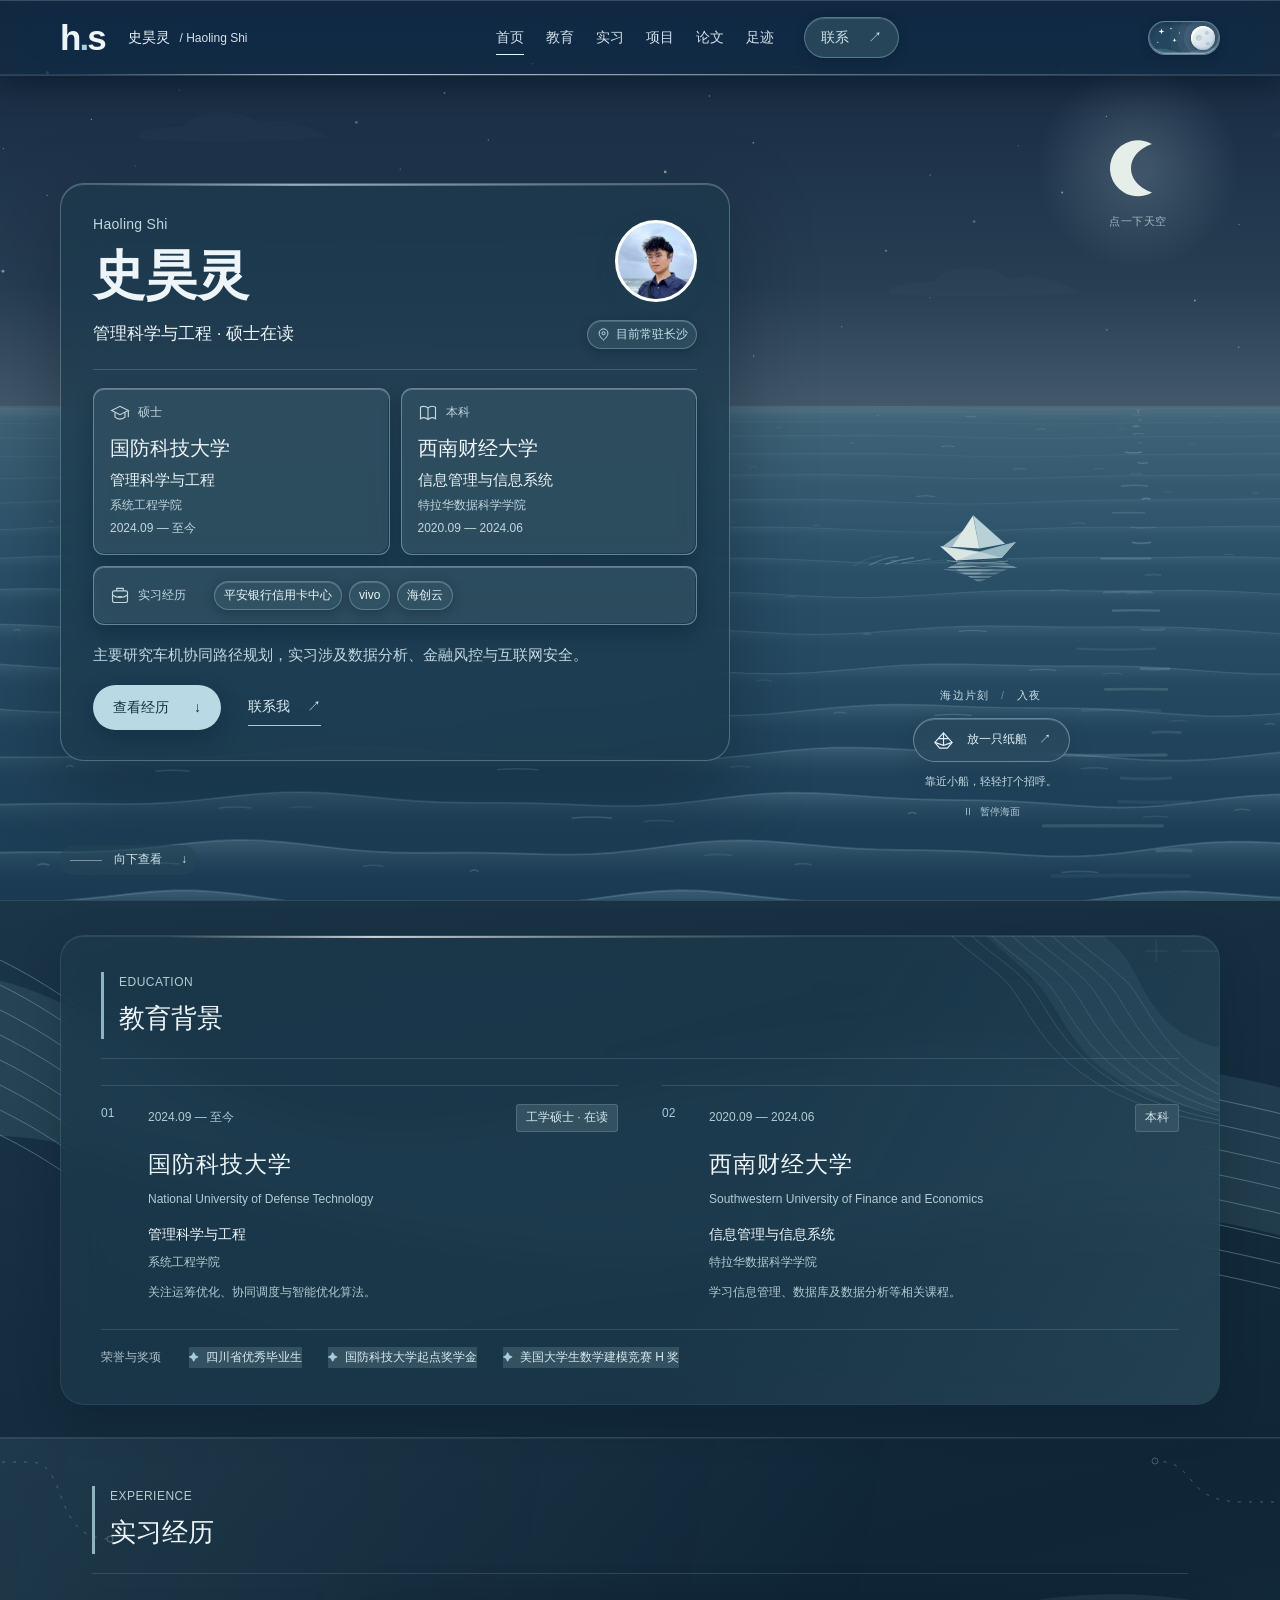
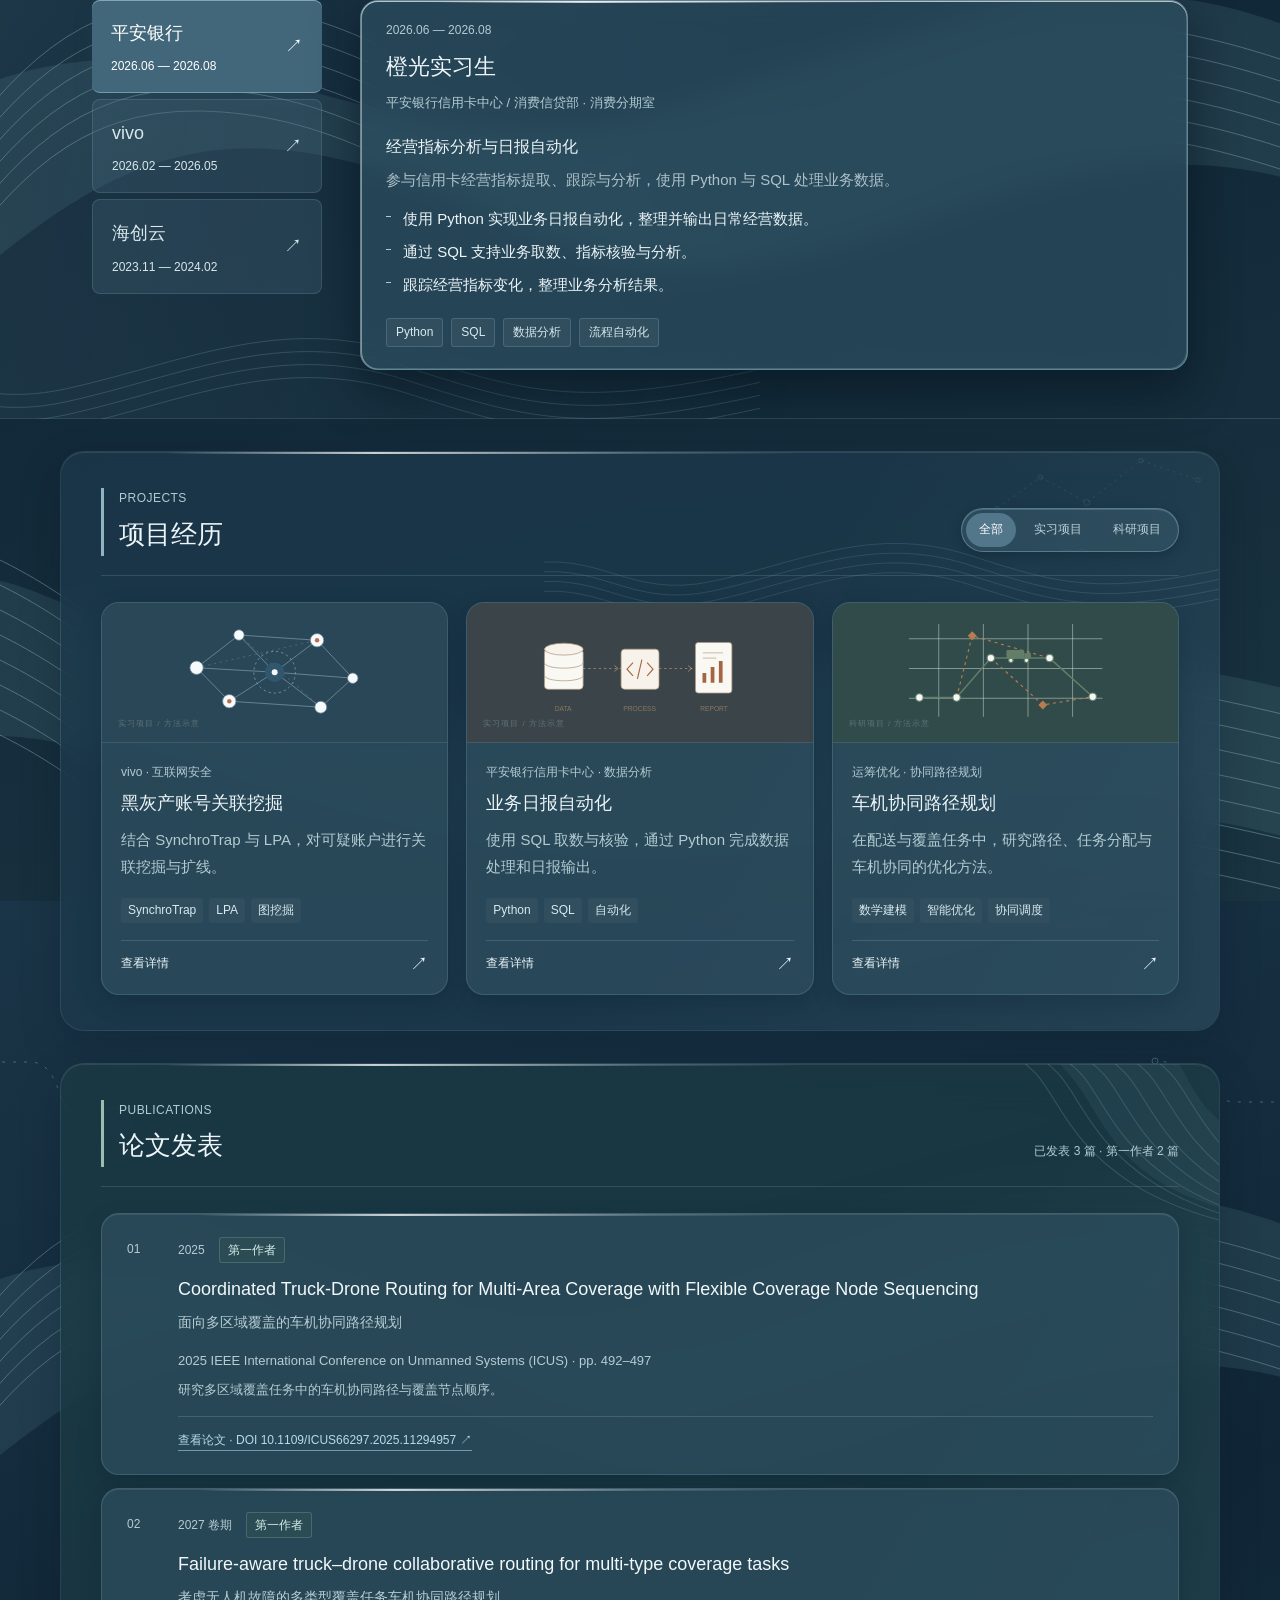
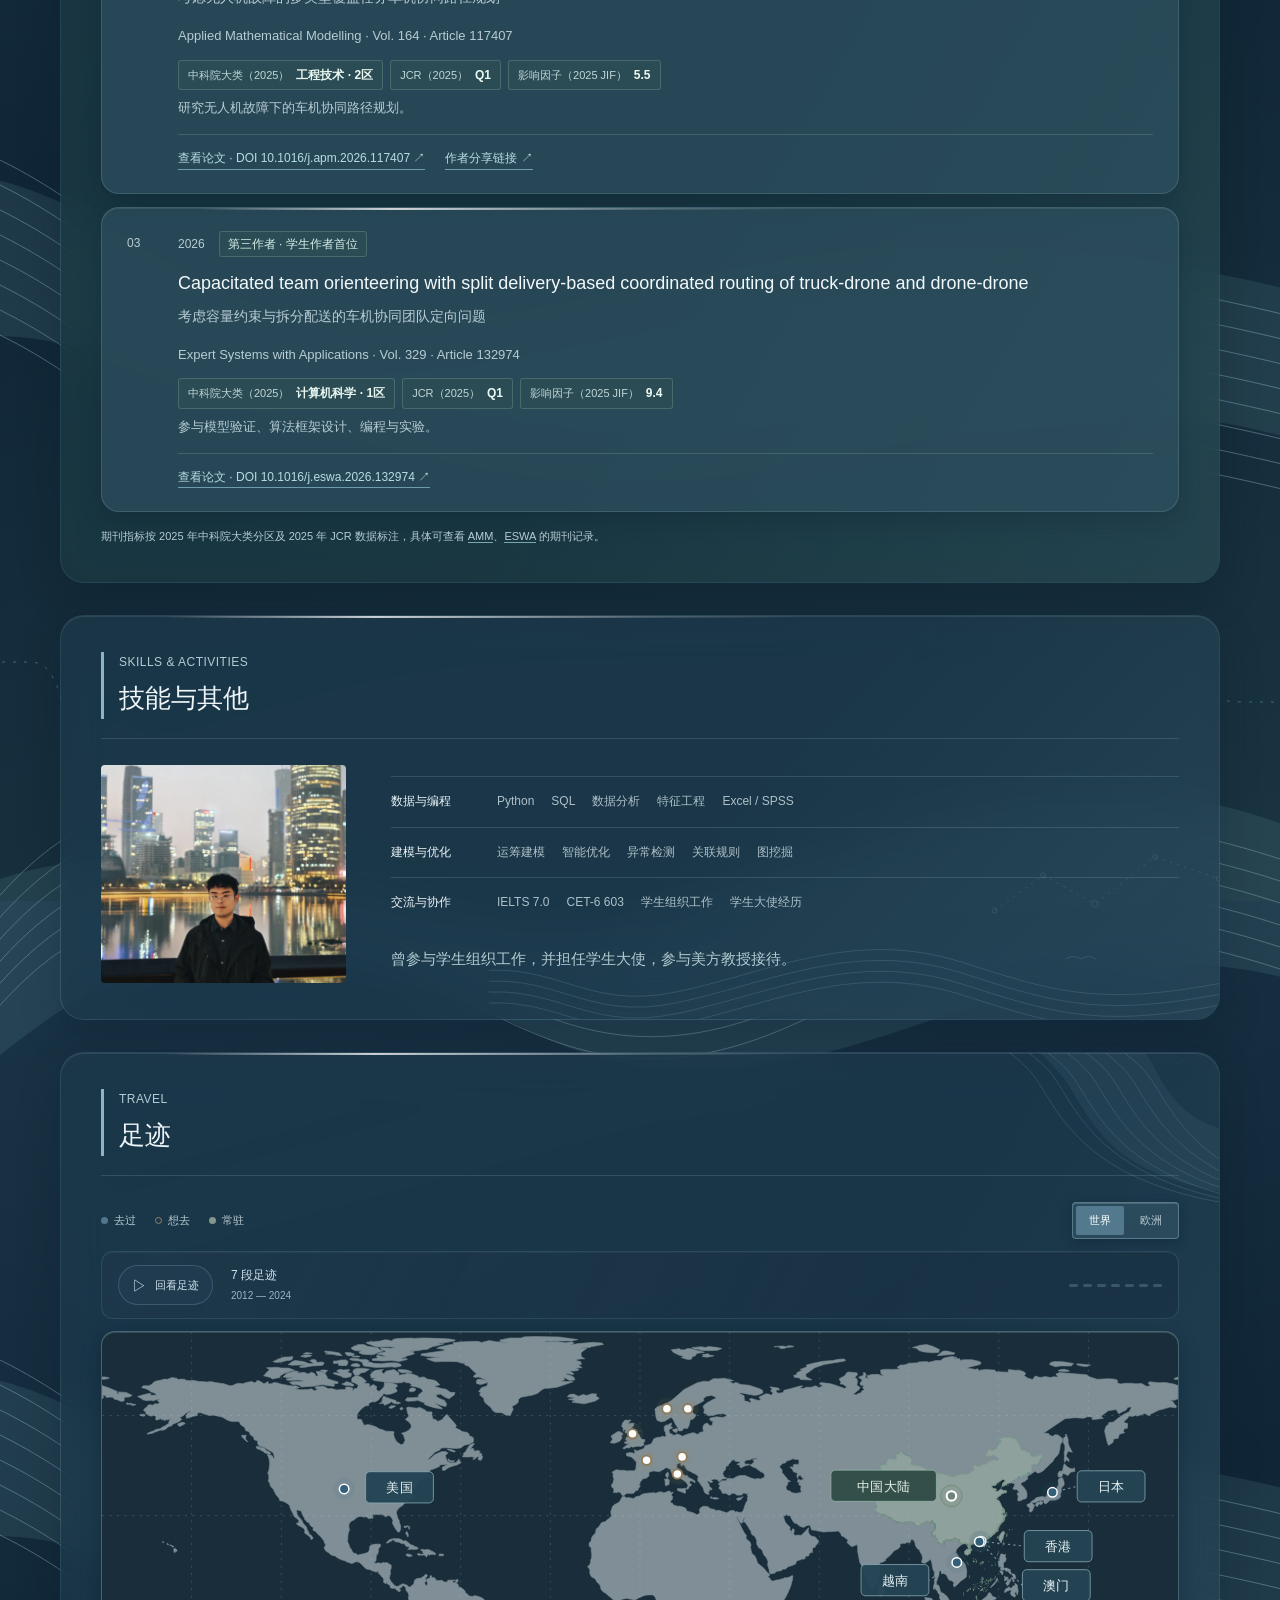
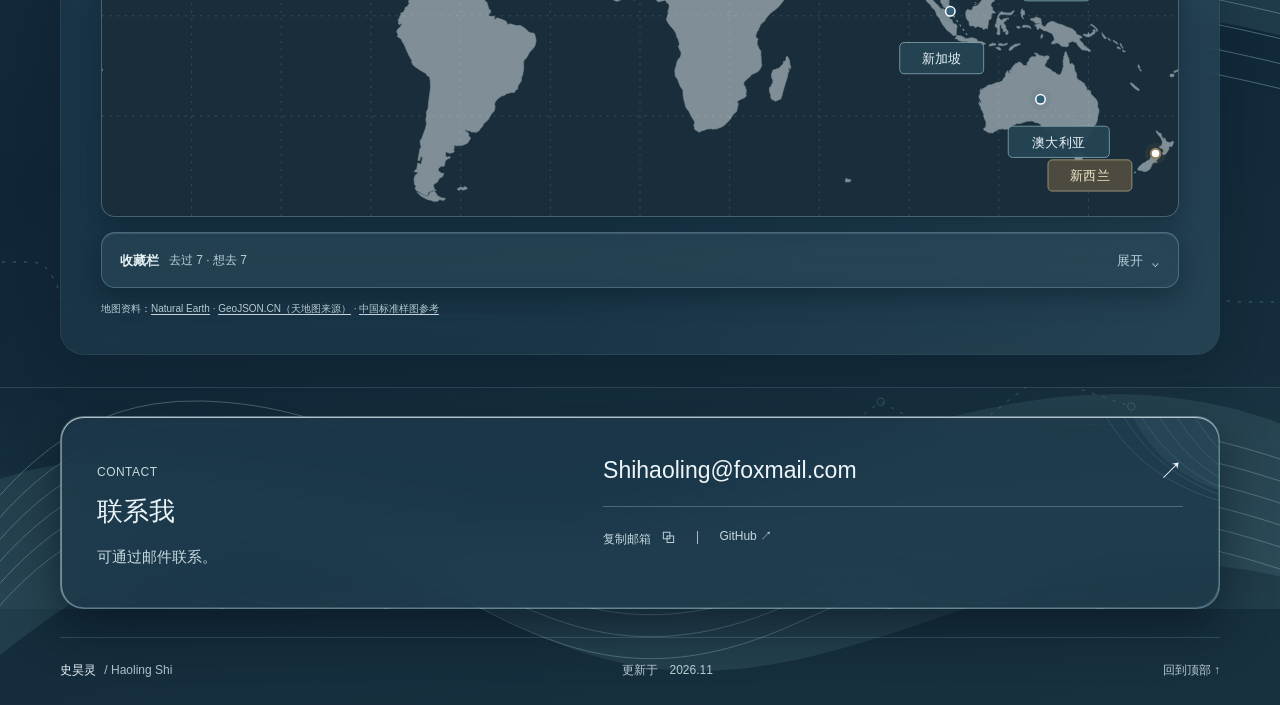
==== index.html @ b0a3d767 "Enrich sky surprises and sea motion; make day-night toggle compact" ====
<!doctype html>
<html lang="zh-CN">
<head>
  <meta charset="UTF-8">
  <meta name="viewport" content="width=device-width, initial-scale=1.0">
  <meta name="theme-color" content="#e6f0f4">
  <meta name="color-scheme" content="light dark">
  <meta name="description" content="史昊灵的个人主页。国防科技大学管理科学与工程硕士在读，展示教育、实习、项目、论文与旅行记录。">
  <title>史昊灵 Haoling Shi · 个人主页</title>
  <script>(() => { const now = new Date(); const hour = now.getHours(); let mode = hour >= 6 && hour < 18 ? 'light' : 'dark'; try { const saved = JSON.parse(localStorage.getItem('haoling-theme-override-v2') || 'null'); const zone = Intl.DateTimeFormat().resolvedOptions().timeZone || ''; if ((saved?.mode === 'light' || saved?.mode === 'dark') && saved.until > now.getTime() && saved.zone === zone) mode = saved.mode; } catch {} document.documentElement.dataset.theme = mode; })();</script>
  <link rel="icon" type="image/svg+xml" href="./assets/favicon.svg">
  <link rel="stylesheet" href="./styles/main.css">
  <link rel="stylesheet" href="./styles/ocean.css">
  <link rel="stylesheet" href="./styles/footprints.css?v=20261110">
  <link rel="stylesheet" href="./styles/refinements.css">
  <link rel="stylesheet" href="./styles/sections.css">
  <link rel="stylesheet" href="./styles/theme.css?v=20261111-switch">
  <link rel="stylesheet" href="./styles/liquid.css">
  <link rel="stylesheet" href="./styles/seaside.css?v=20261111-sky">
  <link rel="stylesheet" href="./styles/backdrops.css?v=20261111-cycle">
  <link rel="stylesheet" href="./styles/theme-switch.css?v=20261111-compact">
  <script type="module" src="./scripts/app.js?v=20261111-sky"></script>
</head>
<body>
  <div class="ocean-scene" aria-hidden="true"></div>
  <a class="skip-link" href="#main">跳到主要内容</a>
  <header class="site-header">
    <div class="nav-wrap">
      <a href="#home" class="brand" aria-label="史昊灵，返回首页"><span class="monogram">h<span>.</span>s</span><span class="brand-name">史昊灵 <span>/ Haoling Shi</span></span></a>
      <nav id="main-nav" aria-label="主要导航"><a href="#home">首页</a><a href="#education">教育</a><a href="#experience">实习</a><a href="#work">项目</a><a href="#publications">论文</a><a href="#travel">足迹</a><a class="nav-contact" href="#contact">联系 <span aria-hidden="true">↗</span></a></nav>
      <div class="header-controls">
        <button class="theme-toggle" id="theme-toggle" type="button" aria-label="夜间模式" aria-pressed="false" title="点击切换日间与夜间；默认按设备本地时间，手动选择保留至下一次昼夜交界">
          <span class="theme-track" aria-hidden="true">
            <span class="theme-clouds"><i></i><i></i></span>
            <svg class="theme-stars" viewBox="0 0 92 44" fill="currentColor"><path d="m15 9 1 3 3 1-3 1-1 3-1-3-3-1 3-1Zm18 13 .8 2.3 2.2.7-2.2.8L33 28l-.8-2.2L30 25l2.2-.7Z"/><circle cx="28" cy="9" r="1"/><circle cx="10" cy="28" r=".8"/><circle cx="40" cy="15" r=".7"/></svg>
            <svg class="theme-tide" viewBox="0 0 92 44" preserveAspectRatio="none"><path d="M0 36 Q14 29 30 35 T60 35 T92 32 V44 H0Z"/></svg>
            <span class="theme-knob"><span class="theme-sun-disc"></span><span class="theme-moon-disc"><i></i><i></i><i></i></span></span>
          </span>
        </button>
        <button class="menu-toggle" aria-expanded="false" aria-controls="main-nav" aria-label="打开导航"><span></span><span></span></button>
      </div>
    </div>
  </header>
  <main id="main">
    <section class="ocean-hero section-wrap" id="home" aria-labelledby="hero-title">
      <div class="profile-overview liquid-surface">
        <div class="identity-row"><div><p class="profile-english" id="hero-english">Haoling Shi</p><h1 id="hero-title">史昊灵</h1></div><div class="profile-avatar"><img src="./assets/portrait.webp" width="1400" height="1867" alt="史昊灵的生活照"></div></div>
        <div class="profile-meta"><p class="profile-role">管理科学与工程 · 硕士在读</p><p class="profile-location"><svg viewBox="0 0 24 24" fill="none" stroke="currentColor" stroke-width="1.6" aria-hidden="true"><path d="M19 10c0 5-7 11-7 11S5 15 5 10a7 7 0 1 1 14 0Z"/><circle cx="12" cy="10" r="2.5"/></svg><span id="hero-location">目前常驻长沙</span></p></div>
        <dl class="profile-facts" id="hero-facts"></dl>
        <p id="intro" class="profile-intro"></p>
        <div class="hero-actions"><a class="button button-primary" href="#experience">查看经历 <span aria-hidden="true">↓</span></a><a class="text-link" href="#contact">联系我 <span aria-hidden="true">↗</span></a></div>
      </div>
      <aside class="seaside" aria-label="海边小互动" hidden>
        <button class="sky-touch" type="button" aria-label="看看天空"><span class="sky-hint">点一下天空</span></button>
        <div class="seaside-dock">
          <span class="seaside-caption">海边片刻 <span aria-hidden="true">/</span> <span id="seaside-time">白天</span></span>
          <button class="launch-boat" type="button"><svg viewBox="0 0 24 24" fill="none" stroke="currentColor" stroke-width="1.2" aria-hidden="true"><path d="m3 14 9-10 9 10-5 6H8Z"/><path d="m3 14 9 3 9-3M12 4v13M7 10h10"/></svg><span>放一只纸船</span><span aria-hidden="true">↗</span></button>
          <p class="seaside-status" id="seaside-status" role="status" aria-live="polite">靠近小船，轻轻打个招呼。</p>
          <button class="sea-motion" type="button" aria-pressed="false" aria-label="暂停海面动画"><span aria-hidden="true">Ⅱ</span><span class="sea-motion-label">暂停海面</span></button>
        </div>
      </aside>
      <a href="#education" class="scroll-cue"><span class="scroll-line"></span> 向下查看 <span aria-hidden="true">↓</span></a>
    </section>
    <div class="content-surface">
      <div class="ambient-glow" aria-hidden="true"><span></span></div>
      <section class="education-section section-wrap liquid-surface" id="education" aria-labelledby="education-title">
        <div class="section-heading"><div><p class="section-kicker">EDUCATION</p><h2 id="education-title">教育背景</h2></div></div>
        <div class="education-grid" id="education-list"></div>
        <div class="honors-strip"><span class="honors-label">荣誉与奖项</span><div id="honors"></div></div>
      </section>
      <section class="experience-band" id="experience" aria-labelledby="experience-title"><div class="section-wrap">
        <div class="section-heading"><div><p class="section-kicker">EXPERIENCE</p><h2 id="experience-title">实习经历</h2></div></div>
        <div class="experience-layout"><div class="experience-tabs" role="tablist" aria-label="选择实习经历" aria-orientation="vertical" id="experience-tabs"></div><div id="experience-panels"></div></div>
      </div></section>
      <section class="work-section section-wrap liquid-surface" id="work" aria-labelledby="work-title">
        <div class="section-heading"><div><p class="section-kicker">PROJECTS</p><h2 id="work-title">项目经历</h2></div><div class="filters" role="group" aria-label="筛选项目"><button class="active" data-filter="all" aria-pressed="true">全部</button><button data-filter="industry" aria-pressed="false">实习项目</button><button data-filter="research" aria-pressed="false">科研项目</button></div></div>
        <div class="projects-grid" id="projects"></div><p class="sr-only" id="filter-status" aria-live="polite"></p>
      </section>
      <section class="publications-section section-wrap liquid-surface" id="publications" aria-labelledby="publications-title">
        <div class="section-heading"><div><p class="section-kicker">PUBLICATIONS</p><h2 id="publications-title">论文发表</h2></div><p id="publications-summary"></p></div>
        <div class="publications-list" id="papers"></div>
        <p class="publications-metric-note">期刊指标按 2025 年中科院大类分区及 2025 年 JCR 数据标注，具体可查看 <a href="https://xrxueshu.com/journal/0307-904X/applied-mathematical-modelling" target="_blank" rel="noopener noreferrer">AMM</a>、<a href="https://xrxueshu.com/journal/0957-4174/expert-systems-with-applications" target="_blank" rel="noopener noreferrer">ESWA</a> 的期刊记录。</p>
      </section>
      <section class="perspective-section section-wrap ruled liquid-surface" id="perspective" aria-labelledby="perspective-title">
        <div class="section-heading"><div><p class="section-kicker">SKILLS & ACTIVITIES</p><h2 id="perspective-title">技能与其他</h2></div></div>
        <div class="perspective-grid"><figure class="life-photo"><img src="./assets/city.webp" width="1000" height="1333" loading="lazy" alt="史昊灵在城市夜景前的生活照"></figure><div class="skills-area"><div id="skills"></div><p class="activities-note">曾参与学生组织工作，并担任学生大使，参与美方教授接待。</p></div></div>
      </section>
      <section class="travel-section section-wrap ruled liquid-surface" id="travel" aria-labelledby="travel-title">
        <div class="section-heading"><div><p class="section-kicker">TRAVEL</p><h2 id="travel-title">足迹</h2></div></div>
        <div class="travel-layout"><div id="travel-map"></div><p class="sr-only" id="travel-status" aria-live="polite"></p><details class="travel-collection"><summary><span class="travel-collection-title">收藏栏</span><span id="travel-summary" class="travel-collection-count"></span><span class="travel-collection-action" aria-hidden="true"><span class="travel-expand-label">展开</span><span class="travel-collapse-label">收起</span><span class="travel-collection-arrow">⌄</span></span></summary><aside class="travel-sidebar liquid-surface liquid-card" aria-label="访问记录"><div id="travel-detail"></div><div id="travel-list"></div></aside></details></div>
        <p class="travel-map-caption">地图资料：<a href="https://www.naturalearthdata.com/" target="_blank" rel="noopener noreferrer">Natural Earth</a> · <a href="https://geojson.cn/data/atlas/tiandi" target="_blank" rel="noopener noreferrer">GeoJSON.CN（天地图来源）</a> · <a href="https://fdi.swt.fujian.gov.cn/uploadfiles/file/20240904/1725417261979732.pdf#page=26" target="_blank" rel="noopener noreferrer">中国标准样图参考</a></p>
      </section>
      <section class="notes-section section-wrap ruled liquid-surface" id="notes" aria-labelledby="notes-title" hidden><div class="section-heading"><div><p class="section-kicker">NOTES</p><h2 id="notes-title">记录</h2></div></div><div id="notes-list"></div></section>
      <section class="contact-section" id="contact" aria-labelledby="contact-title"><div class="section-wrap contact-inner liquid-surface"><div><p class="section-kicker">CONTACT</p><h2 id="contact-title">联系我</h2><p>可通过邮件联系。</p></div><div class="contact-details"><a id="email-link" class="email-link"></a><div class="contact-options"><button id="copy-email">复制邮箱 <span aria-hidden="true">⧉</span></button><span class="contact-divider"></span><span id="github-slot" class="pending-link">GitHub · 待补充</span></div><div id="resume-slot"></div><p class="copy-status" id="copy-status" role="status" aria-live="polite"></p></div></div></section>
      <footer class="site-footer section-wrap"><a href="#home" class="footer-name">史昊灵 <span>/ Haoling Shi</span></a><span>更新于 <span id="updated"></span></span><a href="#home" class="back-top">回到顶部 ↑</a></footer>
    </div>
  </main>
  <dialog id="project-dialog" aria-labelledby="dialog-title"><div class="dialog-top"><span class="section-kicker">项目详情</span><button id="close-dialog" class="dialog-close" aria-label="关闭项目详情">×</button></div><div id="dialog-content"></div></dialog>
  <noscript><div class="noscript-note">史昊灵，国防科技大学管理科学与工程硕士在读。曾在平安银行信用卡中心、vivo、海创云实习。完整经历与地图交互需要启用 JavaScript。邮箱：Shihaoling@foxmail.com。</div></noscript>
</body>
</html>
---- styles/main.css ----
/* Layout and color tokens are centralized for future design changes. */
:root{--paper:#f7f8f7;--white:#fff;--ink:#233c50;--muted:#66747b;--accent:#b46642;--line:#dbe1e2;--tint:#eef1f1;--serif:"Songti SC","STSong","Noto Serif CJK SC",serif;--sans:"PingFang SC","Microsoft YaHei","Helvetica Neue",Arial,sans-serif;--max:1160px}
*{box-sizing:border-box}html{scroll-behavior:smooth;scroll-padding-top:100px}body{margin:0;background:var(--paper);color:var(--ink);font-family:var(--sans);font-size:15px;line-height:1.8;-webkit-font-smoothing:antialiased}body.modal-open{overflow:hidden}a{color:inherit;text-decoration:none}button{font:inherit;color:inherit;cursor:pointer}a,button{-webkit-tap-highlight-color:transparent}button{border:0}img{display:block;width:100%;object-fit:cover}figure,p,h1,h2,h3,h4{margin:0}h1,h2,h3,h4{font-weight:500}svg{display:block}button,a{touch-action:manipulation}button:focus-visible,a:focus-visible,summary:focus-visible{outline:3px solid var(--accent);outline-offset:5px}::selection{background:#d9e5e9}section{scroll-margin-top:30px}[hidden]{display:none!important}.section-wrap{width:min(var(--max),calc(100% - 96px));margin-inline:auto}.ruled{border-top:1px solid var(--line)}.sr-only{position:absolute;width:1px;height:1px;padding:0;margin:-1px;overflow:hidden;clip:rect(0,0,0,0);white-space:nowrap;border:0}.skip-link{position:fixed;top:-70px;left:20px;background:var(--ink);color:#fff;padding:10px 20px;z-index:100}.skip-link:focus{top:10px}
.site-header{height:88px;position:sticky;top:0;z-index:20;background:rgba(247,248,247,.96);border-bottom:1px solid var(--line);backdrop-filter:blur(15px)}.nav-wrap{max-width:1320px;width:calc(100% - 96px);margin:auto;height:100%;display:flex;align-items:center;justify-content:space-between;gap:24px}.brand{display:flex;align-items:center;gap:18px}.monogram{font:italic 35px Georgia,serif;letter-spacing:-4px;display:block;padding-right:5px}.monogram span{color:var(--accent)}.brand-name{font-size:14px;font-weight:500;letter-spacing:1px}.brand-name>span{font-size:11px;font-weight:400;margin-left:6px;letter-spacing:.4px;color:var(--muted)}nav{display:flex;align-items:center;gap:31px;font-size:13px}nav>a{position:relative;padding:10px 0}nav>a:not(.nav-contact):after{content:"";position:absolute;left:0;bottom:5px;width:100%;height:1px;background:var(--ink);transform:scaleX(0);transform-origin:left;transition:transform .2s}nav>a:hover:after,nav>a[aria-current="location"]:after{transform:scaleX(1)}nav .nav-contact{border:1px solid #b7c2c8;border-radius:4px;padding:7px 16px;margin-left:8px}.nav-contact span{margin-left:15px}.menu-toggle{display:none}
.hero{position:relative;display:grid;grid-template-columns:1.35fr 1fr;gap:64px;padding-top:70px;padding-bottom:92px;align-items:center;min-height:690px}.eyebrow,.section-kicker,.section-label>span{font:10px/1.8 "Helvetica Neue",Arial,sans-serif;letter-spacing:2px;font-weight:500}.eyebrow{display:flex;align-items:center;gap:10px;color:var(--muted);margin-bottom:34px}.status-dot{width:6px;height:6px;background:var(--accent);border-radius:50%}.greeting{font-size:20px;letter-spacing:1px;margin-bottom:18px}h1{font-family:var(--serif);font-size:clamp(38px,4.1vw,54px);line-height:1.5;letter-spacing:1px;font-weight:600;white-space:nowrap}.accent-word{position:relative}.accent-word svg{position:absolute;bottom:-10px;left:0;width:100%;height:16px;fill:none;stroke:var(--accent);stroke-width:2.5;opacity:.7}.hero-description{font-size:15px;color:var(--muted);line-height:2;margin-top:30px}.hero-actions{display:flex;align-items:center;gap:28px;margin-top:32px}.button{display:inline-flex;align-items:center;justify-content:center;gap:25px;border-radius:4px;padding:12px 20px;font-size:13px;transition:background .2s,transform .2s}.button-primary{background:var(--ink);color:var(--white)}.button-primary:hover{background:#35566c;transform:translateY(-2px)}.text-link{font-size:13px;border-bottom:1px solid #9aa9b3;padding:5px 0}.text-link span{margin-left:13px}.hero-topics{display:flex;align-items:center;gap:16px;font-size:11px;letter-spacing:1px;color:var(--muted);margin-top:42px}.hero-topics i{width:3px;height:3px;border-radius:50%;background:#9ba9b1}.hero-portrait{position:relative;padding:10px 0 0 12px;max-width:410px;justify-self:end;width:100%}.photo-frame{position:relative;background:#d9e3e7;border-radius:140px 6px 6px 6px;overflow:hidden;aspect-ratio:4/5;box-shadow:12px -10px 0 #e8eded}.photo-frame img{height:100%;object-position:center 62%;transform:scale(1.12)}.photo-corner{position:absolute;right:14px;bottom:12px;font:10px monospace;color:white;letter-spacing:2px;text-shadow:0 1px 4px #223847}.hero-portrait figcaption{display:flex;justify-content:space-between;align-items:center;margin-top:20px;font-size:11px;color:var(--muted)}.caption-en{font:8px Arial,sans-serif;letter-spacing:1.4px}.portrait-side{position:absolute;right:-30px;top:48px;writing-mode:vertical-rl;font:9px Arial,sans-serif;letter-spacing:2.2px;color:var(--muted)}.scroll-cue{position:absolute;left:0;bottom:28px;display:flex;align-items:center;gap:12px;font-size:10px;color:var(--muted);letter-spacing:1px}.scroll-line{height:1px;width:32px;background:#84949e}.scroll-cue>span:last-child{margin-left:7px}
.about-section{display:grid;grid-template-columns:1fr 1.55fr;gap:84px;padding-top:66px;padding-bottom:66px}.section-label>span{color:var(--muted)}h2{font:500 34px/1.5 var(--serif);letter-spacing:1px}.section-label h2{margin-top:15px;font-size:31px}.lead{font-size:17px;line-height:2.1}.secondary-copy{font-size:14px;color:var(--muted);line-height:2.1;margin-top:20px}.about-signoff{border-top:1px solid var(--line);margin-top:25px;padding-top:17px;display:flex;align-items:center;justify-content:space-between;gap:15px}.about-signoff>span:first-child{font-size:11px;letter-spacing:2px}.handwritten{font:italic 25px Georgia,serif;color:#536877}.section-heading{display:flex;align-items:flex-end;justify-content:space-between;gap:30px;margin-bottom:36px}.section-kicker{color:var(--muted);margin-bottom:12px}.section-heading>p{color:var(--muted);font-size:12px;margin-bottom:7px}.education-section{padding-block:62px 64px}.education-grid{display:grid;grid-template-columns:1fr 1fr;gap:50px}.education-item{border-top:1px solid #aab8c1;padding-top:24px;display:grid;grid-template-columns:32px 1fr;gap:15px}.edu-index{font:italic 15px Georgia,serif;color:var(--accent);padding-top:2px}.edu-meta{display:flex;justify-content:space-between;align-items:center;gap:12px;font-size:11px;color:var(--muted);margin-bottom:17px}.edu-degree{border:1px solid var(--line);padding:2px 9px;border-radius:3px;font-size:10px}.education-item h3{font-size:24px;letter-spacing:1px}.edu-en{font:10px/1.6 Arial,sans-serif;color:var(--muted);margin-top:5px;min-height:16px}.edu-major{font-size:14px;margin-top:20px}.edu-faculty{font-size:12px;color:var(--muted);margin-top:4px}.edu-note{font-size:12px;color:var(--muted);margin-top:15px}.honors-strip{display:flex;gap:28px;align-items:flex-start;border-top:1px solid var(--line);margin-top:32px;padding-top:22px;font-size:11px}.honors-label{color:var(--muted);flex-shrink:0}#honors{display:flex;gap:12px 26px;flex-wrap:wrap}#honors span:before{content:"✦";color:var(--accent);margin-right:7px;font-size:10px}
.experience-band{background:var(--tint);padding-block:62px 66px;border-block:1px solid #e2e7e7}.experience-layout{display:grid;grid-template-columns:250px 1fr;gap:48px}.experience-tabs{display:flex;flex-direction:column;gap:6px}.experience-tab{display:grid;grid-template-columns:1fr auto;background:transparent;text-align:left;border-bottom:1px solid #dbe1e1;padding:20px 19px;border-radius:3px;transition:background .2s}.experience-tab[aria-selected="true"]{background:var(--ink);color:#fff;border-color:var(--ink)}.experience-tab:hover:not([aria-selected="true"]){background:#e3e9ea}.tab-company{font-size:18px}.tab-period{font:10px/1.5 Arial,sans-serif;letter-spacing:.5px;margin-top:8px;grid-row:2}.tab-arrow{align-self:center;grid-column:2;grid-row:1/3;font-size:18px}.experience-panel{padding:9px 0;min-height:345px}.experience-panel .exp-period{font:11px Arial,sans-serif;letter-spacing:1px;color:var(--muted)}.experience-panel h3{font-size:22px;margin-top:14px}.exp-department{font-size:12px;color:var(--muted);margin-top:5px}.exp-summary{font-size:16px;font-weight:500;margin-top:24px}.exp-description{font-size:13px;color:var(--muted);margin-top:8px;max-width:670px}.exp-points{padding:0;list-style:none;display:grid;gap:6px;font-size:13px;margin:17px 0}.exp-points li{position:relative;padding-left:17px}.exp-points li:before{content:"";position:absolute;left:0;top:11px;width:5px;height:1px;background:var(--accent)}.tag-list{display:flex;gap:8px;flex-wrap:wrap;margin-top:20px}.tag{display:inline-block;font:10px/1.6 var(--sans);padding:4px 9px;border:1px solid #ced8db;border-radius:3px;color:#526b7a}
.work-section{padding-block:72px 66px}.filters{display:flex;gap:5px;flex-wrap:wrap;padding:4px;border:1px solid var(--line);border-radius:4px;margin-bottom:4px}.filters button{font-size:11px;padding:6px 13px;border-radius:3px;background:transparent;color:var(--muted)}.filters button.active{background:var(--ink);color:#fff}.filters button:hover:not(.active){background:#e7eded}.projects-grid{display:grid;grid-template-columns:repeat(3,1fr);gap:24px}.project-card{border:1px solid var(--line);border-radius:5px;overflow:hidden;background:var(--white);display:flex;flex-direction:column;transition:transform .25s,box-shadow .25s}.project-card:hover{transform:translateY(-5px);box-shadow:0 10px 30px #233c500b}.project-art{position:relative;height:195px;overflow:hidden;background:#e8eff1;border-bottom:1px solid #dce4e7;padding:16px 20px}.project-art>svg{width:100%;height:100%}.project-art.pipeline{background:#f3eee6}.project-art.routing{background:#eaf0e9}.art-label{position:absolute;bottom:10px;left:16px;font-size:8px;letter-spacing:1px;color:#5e7179}.project-body{padding:24px 23px;display:flex;flex:1;flex-direction:column}.project-context{font-size:10px;color:var(--muted);letter-spacing:.3px}.project-body h3{font-size:18px;line-height:1.6;margin-top:10px}.project-summary{font-size:12px;line-height:1.9;color:var(--muted);margin-top:12px;flex:1}.project-body .tag-list{gap:6px;margin-top:18px}.project-body .tag{font-size:9px;padding:3px 7px;background:#f8faf9;border:0}.project-open{display:flex;justify-content:space-between;align-items:center;width:100%;margin-top:23px;padding:12px 0 0;border-top:1px solid var(--line);background:none;font-size:11px;text-align:left}.project-open>span:last-child{font-size:18px;line-height:1}.project-open:hover{color:var(--accent)}.research-heading{display:flex;justify-content:space-between;align-items:center;gap:20px;margin-top:54px;margin-bottom:20px}.research-heading h3{font-size:18px}.research-heading h3 span{font:9px Arial,sans-serif;letter-spacing:1px;margin-left:10px;color:var(--muted)}.research-heading>p{font-size:11px;color:var(--muted)}.paper-item{border-top:1px solid var(--line)}.paper-item:last-child{border-bottom:1px solid var(--line)}.paper-item summary{list-style:none;cursor:pointer;display:grid;grid-template-columns:30px 1fr 78px 18px;gap:15px;align-items:center;padding:22px 0}.paper-item summary::-webkit-details-marker{display:none}.paper-index{font:12px Georgia,serif;color:var(--muted)}.paper-title{font-size:14px;line-height:1.7}.paper-venue{font:10px/1.7 Arial,sans-serif;color:var(--muted);display:block;margin-top:3px}.paper-status{font-size:10px;padding:3px 8px;border:1px solid var(--line);border-radius:3px;justify-self:end;white-space:nowrap}.paper-plus{font-size:20px;color:var(--muted);text-align:center}.paper-item[open] .paper-plus{transform:rotate(45deg)}.paper-detail{padding:0 110px 24px 45px;font-size:12px;color:var(--muted)}.paper-english{color:var(--ink);font:14px/1.7 Georgia,serif;margin-bottom:10px}.paper-link{font-size:11px;display:block;margin-top:12px}.paper-footnote{font-size:10px;line-height:1.8;color:var(--muted);margin-top:15px}
.perspective-section{padding-block:63px 73px}.perspective-grid{display:grid;grid-template-columns:340px 1fr;gap:70px;align-items:center}.life-photo{position:relative}.life-photo img{height:350px;border-radius:4px;object-position:center 69%}.life-photo figcaption{font-size:10px;display:flex;justify-content:space-between;color:var(--muted);padding-top:14px}.life-photo figcaption span{font-size:8px;letter-spacing:1px}.perspective-intro{font:24px/1.7 var(--serif)}.skills-area .secondary-copy{font-size:13px;margin-top:14px}.skill-row{display:grid;grid-template-columns:90px 1fr;gap:16px;border-top:1px solid var(--line);padding:17px 0}.skill-row:first-child{margin-top:26px}.skill-row h3{font-size:12px}.skill-items{display:flex;gap:8px 17px;flex-wrap:wrap;font-size:11px;color:var(--muted)}.notes-section{padding-block:50px}.note-card{border-top:1px solid var(--line);padding:20px 0}.note-card time{font-size:11px;color:var(--muted)}.note-card h3{font-size:18px}.note-card p{font-size:13px;color:var(--muted)}
.contact-section{background:var(--ink);color:#fff}.contact-inner{display:grid;grid-template-columns:1.2fr 1fr;gap:60px;align-items:center;padding-block:60px 58px}.contact-section .section-kicker{color:#b6c7d0}.contact-section h2{font-size:35px;line-height:1.65}.contact-section p:not(.section-kicker):not(.copy-status){font-size:12px;color:#c3d0d8;margin-top:20px}.contact-details{padding-top:28px}.email-link{font:clamp(19px,2.1vw,27px)/1.8 Georgia,serif;border-bottom:1px solid #61778a;padding-bottom:13px;display:flex;justify-content:space-between;align-items:center;gap:14px;overflow-wrap:anywhere}.email-link span{font-size:24px;font-family:var(--sans)}.contact-options{display:flex;align-items:center;gap:21px;margin-top:21px;font-size:11px}.contact-options button{background:transparent;color:#d3dfe7;font-size:11px;padding:5px 0}.contact-options button:hover,.contact-options a:hover{color:#fff}.contact-options button>span{margin-left:7px;font-size:15px}.contact-divider{height:13px;width:1px;background:#6a7f8e}.pending-link{color:#c3d0d8}.copy-status{height:22px;font-size:11px;color:#e6c3a8;margin-top:10px}.resume-link{display:inline-block;font-size:11px;margin-top:15px;border-bottom:1px solid #61778a}.site-footer{display:flex;justify-content:space-between;align-items:center;gap:25px;min-height:88px;font-size:10px;color:var(--muted)}.footer-name{color:var(--ink);font-size:12px}.footer-name span{margin-left:5px;font-size:10px;color:var(--muted)}#updated{margin-left:8px}.back-top{white-space:nowrap}
dialog{width:min(680px,calc(100% - 36px));max-height:85dvh;background:var(--paper);color:var(--ink);border:1px solid var(--line);border-radius:8px;padding:32px 38px;box-shadow:0 20px 100px #0b233533}dialog::backdrop{background:#132c40a8;backdrop-filter:blur(5px)}.dialog-top{display:flex;justify-content:space-between;align-items:center;gap:20px}.dialog-top .section-kicker{margin:0}.dialog-close{background:#e8edef;border-radius:50%;width:36px;height:36px;font:25px Arial,sans-serif;flex-shrink:0}.dialog-context{font-size:12px;color:var(--muted);margin-top:22px}#dialog-title{font:28px/1.6 var(--serif);margin-top:8px}.dialog-block{margin-top:23px}.dialog-block h3{font-size:12px;color:var(--accent);margin-bottom:7px}.dialog-block p{font-size:14px;line-height:1.95}.dialog-footnote{border-top:1px solid var(--line);padding-top:14px;margin-top:25px;font-size:11px;color:var(--muted)}.noscript-note{padding:25px;border:1px solid var(--line)}
@media(min-width:1500px){.hero{gap:85px;padding-block:90px 100px;min-height:750px}.hero-portrait{max-width:430px}}
@media(max-width:1100px){.section-wrap{width:calc(100% - 64px)}.nav-wrap{width:calc(100% - 64px)}nav{gap:20px}.brand-name>span{display:none}.hero{gap:40px;padding-top:50px;min-height:620px}h1{font-size:clamp(32px,4.2vw,46px);letter-spacing:0}.hero-portrait{max-width:350px}.portrait-side{right:-22px;font-size:8px}.about-section{gap:45px}.experience-layout{grid-template-columns:210px 1fr;gap:35px}.projects-grid{gap:16px}.project-body{padding:20px 18px}.project-body h3{font-size:16px}.perspective-grid{grid-template-columns:300px 1fr;gap:40px}.hero-topics{margin-top:30px}.hero-description{font-size:14px}.hero-actions{gap:20px}.contact-inner{gap:30px}.contact-section h2{font-size:30px}}
@media(max-width:800px){.site-header{height:72px}.brand-name>span{display:inline}.nav-wrap{width:calc(100% - 40px)}.menu-toggle{display:flex;flex-direction:column;justify-content:center;gap:6px;width:44px;height:44px;background:transparent;padding:10px}.menu-toggle span{display:block;width:23px;height:1px;background:var(--ink);transition:transform .2s}.menu-toggle[aria-expanded="true"] span:first-child{transform:translateY(3.5px) rotate(45deg)}.menu-toggle[aria-expanded="true"] span:last-child{transform:translateY(-3.5px) rotate(-45deg)}nav{display:none;position:absolute;left:0;top:71px;width:100%;background:var(--paper);padding:18px 24px 25px;box-shadow:0 10px 15px #233c500d;border-bottom:1px solid var(--line);flex-direction:column;align-items:stretch;gap:4px}nav.open{display:flex}nav>a{padding:11px 5px}nav .nav-contact{margin:8px 0 0;align-self:flex-start}.section-wrap{width:calc(100% - 48px)}.hero{gap:30px;min-height:570px;padding-block:45px 75px;grid-template-columns:1.3fr 1fr}.eyebrow{font-size:8px;letter-spacing:1.3px;margin-bottom:25px}.greeting{font-size:17px}h1{font-size:30px}.hero-description{font-size:12px;margin-top:26px}.hero-actions{gap:15px;margin-top:25px}.hero-actions .button{padding:10px 13px;gap:12px;font-size:11px}.hero-actions .text-link{font-size:11px}.hero-topics{font-size:9px;gap:10px}.photo-frame{border-top-left-radius:90px}.hero-portrait figcaption{font-size:9px;margin-top:14px}.caption-en{display:none}.portrait-side{right:-18px;font-size:7px}.about-section{gap:25px;padding-block:45px;grid-template-columns:1fr 1.5fr}.section-label h2{font-size:25px}.lead{font-size:15px}.secondary-copy{font-size:13px}h2{font-size:29px}.section-heading{gap:20px}.education-grid{gap:26px}.edu-meta{flex-direction:column;align-items:flex-start;gap:9px}.edu-en{min-height:32px}.education-item h3{font-size:21px}.education-item{grid-template-columns:22px 1fr;gap:8px}.education-section{padding-block:45px}.honors-strip{gap:18px;font-size:10px}#honors{gap:9px 18px}.experience-band{padding-block:45px}.experience-layout{grid-template-columns:175px 1fr;gap:26px}.experience-tab{padding:17px 14px}.tab-company{font-size:16px}.tab-period{font-size:9px}.experience-panel h3{font-size:19px}.exp-summary{font-size:15px}.exp-points,.exp-description{font-size:12px}.work-section{padding-block:48px}.projects-grid{gap:12px}.project-art{height:150px;padding:10px}.project-body{padding:18px 13px}.project-context{font-size:9px}.project-body h3{font-size:15px}.project-body .tag-list{gap:4px}.project-body .tag{font-size:8px;padding:2px 5px}.project-summary{font-size:11px}.research-heading{align-items:flex-start}.research-heading>p{max-width:180px}.perspective-section{padding-block:48px}.perspective-grid{grid-template-columns:250px 1fr;gap:28px}.perspective-intro{font-size:20px}.skill-row{grid-template-columns:1fr;gap:5px;padding-block:12px}.skills-area .secondary-copy{font-size:12px}.life-photo img{height:360px}.contact-inner{grid-template-columns:1.05fr 1fr;gap:24px;padding-block:45px}.contact-section h2{font-size:26px}.contact-section p:not(.section-kicker):not(.copy-status){font-size:11px}.email-link{font-size:18px}.contact-options{gap:14px}.site-footer{gap:10px}.site-footer>span{font-size:9px}}
@media(max-width:600px){html{scroll-padding-top:86px}.brand{gap:13px}.brand-name{font-size:12px}.brand-name>span{font-size:9px}.monogram{font-size:32px}.section-wrap{width:calc(100% - 40px)}.hero{display:flex;flex-direction:column;align-items:stretch;gap:37px;padding-top:39px;padding-bottom:68px;min-height:auto}.hero-copy{padding:0 4px}.eyebrow{font-size:8px;margin-bottom:22px;letter-spacing:1.4px}.greeting{font-size:17px;margin-bottom:12px}h1{font-size:clamp(29px,7.8vw,42px);line-height:1.55}.hero-description{font-size:13px;margin-top:25px}.hero-actions{margin-top:25px;gap:26px}.hero-actions .button{font-size:12px;padding:12px 17px;gap:20px}.hero-actions .text-link{font-size:12px}.hero-topics{margin-top:26px;font-size:10px;gap:14px}.hero-portrait{max-width:none;padding:8px 14px 0 0;align-self:stretch;width:100%}.photo-frame{height:330px;aspect-ratio:auto;border-radius:90px 4px 4px 4px;box-shadow:8px -8px 0 #e8eded}.photo-frame img{object-position:50% 56%;transform:scale(1.02)}.hero-portrait figcaption{font-size:10px;margin-top:14px}.caption-en{display:inline;font-size:7px}.portrait-side{right:-2px;top:27px;font-size:7px;letter-spacing:1.5px}.scroll-cue{bottom:23px;font-size:9px}.about-section{display:block;padding-block:40px}.section-label h2{font-size:28px;margin-top:12px}.section-label h2 br{display:none}.about-body{margin-top:23px}.lead{font-size:15px;line-height:2.05}.secondary-copy{font-size:13px}.about-signoff{margin-top:21px;padding-top:13px}.about-signoff>span:first-child{font-size:10px}.handwritten{font-size:23px}.section-heading{display:block;margin-bottom:26px}.section-heading>p{font-size:11px;margin-top:12px}.section-kicker,.section-label>span{font-size:9px;letter-spacing:1.8px;margin-bottom:10px}h2{font-size:29px}.education-grid{grid-template-columns:1fr;gap:29px}.education-item{grid-template-columns:26px 1fr;gap:10px;padding-top:21px}.edu-meta{flex-direction:row;align-items:center;margin-bottom:13px}.edu-en{min-height:auto;font-size:9px}.edu-major{margin-top:16px}.education-item h3{font-size:23px}.honors-strip{flex-direction:column;gap:10px;margin-top:26px;padding-top:17px}#honors{gap:9px 15px}.experience-layout{display:block}.experience-tabs{flex-direction:row;gap:6px;margin-bottom:22px}.experience-tab{display:block;flex:1;border:1px solid #d6dfe0;text-align:center;padding:12px 5px}.tab-company{font-size:14px}.tab-period{display:block;font-size:8px;margin-top:4px;letter-spacing:0}.tab-arrow{display:none}.experience-panel{min-height:390px;padding:7px 1px}.experience-panel h3{font-size:20px}.exp-summary{font-size:15px;margin-top:21px}.exp-description,.exp-points{font-size:13px}.exp-points{gap:8px}.tag-list{margin-top:18px}.filters{width:max-content;margin-top:20px}.filters button{font-size:11px;padding:6px 15px}.projects-grid{grid-template-columns:1fr;gap:20px}.project-art{height:190px;padding:15px 30px}.project-body{padding:23px}.project-body h3{font-size:20px}.project-context{font-size:10px}.project-summary{font-size:13px}.project-body .tag{font-size:10px;padding:3px 8px}.project-body .tag-list{gap:7px}.project-open{margin-top:20px;font-size:12px}.research-heading{display:block;margin-top:40px}.research-heading>p{max-width:none;font-size:10px;margin-top:8px}.paper-item summary{grid-template-columns:19px 1fr 66px 12px;gap:8px;padding:20px 0}.paper-title{font-size:13px}.paper-venue{font-size:9px}.paper-status{font-size:9px;padding:2px 5px}.paper-index{font-size:11px}.paper-detail{padding:0 20px 21px 27px;font-size:12px}.paper-english{font-size:13px;overflow-wrap:anywhere}.paper-footnote{font-size:10px}.perspective-grid{display:flex;flex-direction:column-reverse;gap:30px;align-items:stretch}.skills-area .secondary-copy{font-size:13px}.perspective-intro{font-size:22px}.skill-row{grid-template-columns:82px 1fr;gap:10px;padding-block:17px}.skill-row:first-child{margin-top:23px}.skill-items{gap:7px 13px}.life-photo img{height:310px;object-position:center 66%}.contact-inner{display:block;padding-block:42px 32px}.contact-section h2{font-size:30px}.contact-section p:not(.section-kicker):not(.copy-status){font-size:12px;max-width:280px}.contact-details{padding-top:30px}.email-link{font-size:24px}.contact-options{gap:20px}.site-footer{min-height:110px;flex-wrap:wrap;gap:12px;padding-block:23px}.site-footer>span{order:3;width:100%;font-size:9px}.footer-name{font-size:12px}.back-top{font-size:10px}dialog{padding:24px}#dialog-title{font-size:25px}.dialog-block p{font-size:13px}.dialog-context{font-size:11px}}
@media(prefers-reduced-motion:reduce){html{scroll-behavior:auto}*,*:before,*:after{transition:none!important;animation:none!important}.project-card:hover,.button-primary:hover{transform:none}}
@media print{.site-header,.scroll-cue,.filters,.project-open,.contact-options,.back-top,.hero-actions{display:none}.section-wrap{width:100%}body{background:#fff;color:#182e46;font-size:11px}.hero{min-height:auto;padding:20px 0 30px;gap:30px}.hero-portrait{max-width:210px}h1{font-size:32px}.experience-layout{display:block}.experience-tabs{display:none}.experience-panel[hidden]{display:block!important}.experience-panel{min-height:0;padding:20px 0}.project-card,.paper-item,.education-item{break-inside:avoid}.contact-section{background:#fff;color:#182e46;border-top:1px solid #ccc}.contact-section p:not(.section-kicker):not(.copy-status),.contact-section .section-kicker{color:#52616a}.section-heading,.about-section,.education-section,.work-section,.perspective-section{padding-top:25px;padding-bottom:25px}.contact-inner{padding:20px 0}.perspective-grid{grid-template-columns:200px 1fr}.site-footer{min-height:50px}dialog{display:none}}
---- styles/ocean.css ----
/* Ocean introduction and compact layout. Component styles remain in main.css. */
:root {
  --ocean-opacity: 1;
  --header-opacity: .35;
  --ink: #203b4e;
  --accent: #507b91;
}
body { isolation: isolate; }
.ocean-scene {
  position: fixed;
  inset: 0;
  z-index: -1;
  pointer-events: none;
  background: url('../assets/ocean.webp') center center / cover no-repeat;
  opacity: var(--ocean-opacity);
  will-change: opacity;
}
.ocean-scene::after {
  content: '';
  position: absolute;
  inset: 0;
  background:
    linear-gradient(90deg, rgba(244,249,250,.85) 0%, rgba(244,249,250,.71) 34%, rgba(244,249,250,.2) 67%, rgba(244,249,250,.02) 100%),
    linear-gradient(0deg, rgba(247,248,247,.38), transparent 30%);
}
.site-header {
  height: 76px;
  background: rgba(247,248,247,var(--header-opacity));
  border-bottom: 1px solid rgba(118,144,157,.17);
  backdrop-filter: blur(12px);
}
.nav-wrap { max-width: 1160px; }
nav { gap: 29px; }
nav .nav-contact { border-color: rgba(32,59,78,.3); }
.ocean-hero {
  position: relative;
  display: flex;
  align-items: center;
  height: calc(100svh - 76px);
  min-height: 640px;
  max-height: 870px;
  padding-block: 35px 80px;
}
.profile-overview { max-width: 720px; width: 100%; }
.identity-row { display: flex; align-items: center; gap: 33px; }
.profile-english { font: 15px/1.6 'Helvetica Neue', Arial, sans-serif; letter-spacing: 2px; color: #496576; }
#hero-title { font: 500 66px/1.4 var(--sans); letter-spacing: 5px; margin: 8px 0 0; }
.profile-avatar { width: 90px; height: 90px; border: 3px solid #ffffffbd; border-radius: 50%; overflow: hidden; flex: 0 0 auto; background: #d5e9f1; }
.profile-avatar img { width: 100%; height: 100%; object-fit: cover; object-position: 50% 47%; transform: scale(1.9); transform-origin: 50% 44%; }
.profile-role { margin-top: 17px; font-size: 19px; letter-spacing: .5px; }
.profile-facts { margin: 29px 0 0; display: grid; gap: 14px; }
.profile-fact { display: grid; grid-template-columns: 48px 1fr; gap: 17px; }
.profile-fact dt { font-size: 12px; color: #526e80; padding-top: 2px; }
.profile-fact dd { margin: 0; font-size: 14px; line-height: 1.85; }
.profile-fact strong { font-weight: 500; }
.profile-fact small { display: block; font-size: 12px; color: #456172; }
.profile-intro { max-width: 530px; font-size: 13px; line-height: 1.95; color: #425e6e; margin-top: 24px; }
.ocean-hero .hero-actions { margin-top: 25px; gap: 27px; }
.ocean-hero .button { padding: 10px 20px; }
.ocean-hero .scroll-cue { bottom: 25px; color: #34576a; font-size: 11px; }
.content-surface { background: rgba(247,248,247,.96); position: relative; }
.content-surface h2 { font: 500 28px/1.5 var(--sans); letter-spacing: 0; }
.section-kicker { font-size: 9px; letter-spacing: 1.5px; margin-bottom: 7px; }
.section-heading { margin-bottom: 24px; }
.education-section, .perspective-section { padding-block: 42px; }
.education-grid { gap: 44px; }
.education-item { padding-top: 18px; }
.education-item h3 { font-size: 23px; }
.edu-meta { margin-bottom: 12px; }
.edu-major { margin-top: 13px; }
.edu-note { margin-top: 9px; }
.honors-strip { margin-top: 25px; padding-top: 17px; }
.experience-band { padding-block: 40px; }
.experience-layout { gap: 38px; grid-template-columns: 230px 1fr; }
.experience-panel { min-height: 300px; }
.experience-panel h3 { margin-top: 10px; }
.exp-summary { margin-top: 18px; font-size: 15px; }
.exp-description { margin-top: 5px; }
.exp-points { margin-block: 12px; }
.experience-tab { padding-block: 17px; }
.work-section { padding-block: 42px; }
.project-art { height: 150px; padding-block: 6px 14px; }
.project-body { padding: 20px; }
.project-body h3 { margin-top: 6px; font-size: 18px; }
.project-summary { margin-top: 8px; }
.project-open { margin-top: 17px; }
.research-heading { margin-top: 32px; margin-bottom: 15px; }
.paper-item summary { padding-block: 17px; }
.perspective-grid { grid-template-columns: 245px 1fr; gap: 45px; }
.life-photo img { height: 225px; object-position: center 66%; }
.skill-row { padding-block: 14px; }
.skill-row:first-child { margin-top: 0; }
.activities-note { margin-top: 17px; font-size: 12px; color: var(--muted); line-height: 1.9; }
.travel-section { padding-block: 42px; }
.travel-note { font-size: 11px; color: var(--muted); margin-top: 14px; }
.contact-section { background: #e9eff0; color: var(--ink); border-top: 1px solid var(--line); }
.contact-inner { padding-block: 32px 25px; grid-template-columns: 1fr 1.3fr; }
.contact-section .section-kicker, .contact-section p:not(.section-kicker):not(.copy-status) { color: var(--muted); }
.contact-section p:not(.section-kicker):not(.copy-status) { margin-top: 10px; }
.contact-details { padding-top: 0; }
.email-link { font: 23px/1.8 var(--sans); border-color: #bacad2; }
.contact-options { margin-top: 12px; }
.contact-options button, .pending-link { color: #536d7c; }
.contact-options button:hover, .contact-options a:hover { color: var(--ink); }
.contact-divider { background: #a7bac5; }
.copy-status { color: #476d82; margin-top: 5px; }
.site-footer { min-height: 68px; }
#dialog-title { font: 500 26px/1.6 var(--sans); }

@media (max-width: 1100px) {
  nav { gap: 22px; }
  .profile-overview { max-width: 640px; }
  .ocean-hero { min-height: 630px; }
  #hero-title { font-size: 60px; }
}
@media (max-width: 800px) {
  .site-header { height: 72px; }
  nav { top: 71px; gap: 4px; }
  .ocean-hero { height: calc(100svh - 72px); min-height: 640px; max-height: 800px; }
  .profile-overview { max-width: 580px; }
  .ocean-scene::after { background: linear-gradient(90deg, #f4f9fadb, #f4f9fa99 55%, #f4f9fa33); }
  .experience-layout { grid-template-columns: 175px 1fr; gap: 25px; }
  .perspective-grid { grid-template-columns: 210px 1fr; gap: 28px; }
  .life-photo img { height: 270px; }
  .skill-row { grid-template-columns: 80px 1fr; gap: 10px; }
  .project-body { padding: 17px 14px; }
  .project-body h3 { font-size: 16px; }
}
@media (max-width: 600px) {
  .ocean-hero { min-height: 650px; max-height: 780px; padding-block: 54px 70px; align-items: flex-start; }
  .ocean-scene { background-position: 60% center; }
  .ocean-scene::after { background: linear-gradient(90deg, #f4f9fad9, #f4f9fa94 70%, #f4f9fa59); }
  .identity-row { gap: 23px; }
  .profile-english { font-size: 12px; letter-spacing: 1.5px; }
  #hero-title { font-size: 49px; letter-spacing: 3px; margin-top: 6px; }
  .profile-avatar { width: 71px; height: 71px; border-width: 2px; }
  .profile-role { font-size: 16px; margin-top: 16px; }
  .profile-facts { gap: 15px; margin-top: 25px; }
  .profile-fact { grid-template-columns: 34px 1fr; gap: 14px; }
  .profile-fact dd { font-size: 13px; }
  .profile-fact dt, .profile-fact small { font-size: 11px; }
  .profile-intro { font-size: 12px; margin-top: 21px; max-width: 330px; }
  .ocean-hero .hero-actions { margin-top: 23px; }
  .ocean-hero .button { font-size: 12px; padding: 10px 18px; }
  .ocean-hero .text-link { font-size: 12px; }
  .ocean-hero .scroll-cue { bottom: 22px; font-size: 10px; }
  .content-surface h2 { font-size: 25px; }
  .education-section, .work-section, .perspective-section, .travel-section { padding-block: 31px; }
  .section-heading { margin-bottom: 22px; }
  .education-grid { gap: 23px; }
  .education-item { padding-top: 17px; }
  .education-item h3 { font-size: 22px; }
  .experience-band { padding-block: 31px; }
  .experience-layout { display: block; }
  .experience-tabs { margin-bottom: 16px; }
  .experience-tab { padding-block: 11px; }
  .experience-panel { min-height: 345px; }
  .experience-panel h3 { font-size: 19px; }
  .exp-summary { margin-top: 15px; }
  .exp-description { font-size: 12px; }
  .exp-points { font-size: 12px; }
  .project-art { height: 155px; padding-inline: 40px; }
  .project-body { padding: 20px; }
  .project-body h3 { font-size: 18px; }
  .paper-item summary { padding-block: 16px; }
  .perspective-grid { display: grid; grid-template-columns: 1fr; gap: 23px; }
  .skills-area { grid-row: 1; }
  .life-photo img { height: 210px; object-position: 50% 64%; }
  .skill-row { grid-template-columns: 80px 1fr; padding-block: 13px; }
  .travel-note { font-size: 10px; }
  .contact-inner { display: block; padding-block: 29px 21px; }
  .contact-details { padding-top: 19px; }
  .email-link { font-size: 20px; }
  .site-footer { min-height: 85px; padding-block: 18px; }
}
@media (prefers-reduced-motion: reduce) {
  .ocean-scene { will-change: auto; }
}
@media print {
  .ocean-scene, .profile-avatar { display: none; }
  .content-surface { background: white; }
  .ocean-hero { height: auto; min-height: 0; padding-block: 20px; }
  #hero-title { font-size: 36px; }
  .profile-facts { margin-top: 15px; gap: 8px; }
  .profile-intro { margin-top: 13px; }
}
---- styles/footprints.css ----
.map-host,.travel-detail,.travel-list{font-family:var(--sans)}
.map-host{position:relative;min-width:0;max-width:100%}
.map-toolbar{display:flex;align-items:center;justify-content:space-between;gap:18px;margin-bottom:12px}
.map-legend{display:flex;align-items:center;gap:19px;color:#667d88;font-size:11px}
.map-legend-item{display:inline-flex;align-items:center;gap:6px;white-space:nowrap}
.map-key-dot{display:inline-block;width:7px;height:7px;border-radius:50%;background:#52768b}
.map-key-wishlist{background:transparent;border:1.5px solid #978367}
.map-key-base{background:#84978b}
.map-view-control{display:flex;padding:3px;border:1px solid #cfdbdf;border-radius:4px;gap:3px;flex-shrink:0}
.map-view-button{padding:5px 13px;background:transparent;border:0;border-radius:2px;color:#647d89;font:11px var(--sans);cursor:pointer;min-height:29px}
.map-view-button[aria-pressed="true"]{background:#2e5268;color:white}
.map-view-button:focus-visible{outline:2px solid #9a805f;outline-offset:3px}
.map-replay{display:flex;align-items:center;gap:18px;min-height:68px;padding:12px 16px;margin:0 0 12px;border:1px solid #d8e3e6;border-radius:12px;background:linear-gradient(115deg,#ffffffb8,#e8f1f480);box-shadow:inset 0 1px 0 #ffffffa8;color:#345568}
.map-replay[hidden],.map-replay-stop[hidden]{display:none}
.map-replay-button{display:inline-flex;align-items:center;justify-content:center;gap:8px;min-height:40px;padding:8px 13px;border:1px solid #bccfd7;border-radius:24px;background:#ffffff94;color:#345568;font:500 11px var(--sans);white-space:nowrap;cursor:pointer;transition:background .2s,border-color .2s}
.map-replay-button:hover{background:#fff;border-color:#86a9b9}
.map-replay-icon{display:inline-block;min-width:12px;font-size:15px;line-height:1;text-align:center}
.map-replay-caption{display:flex;flex-direction:column;gap:3px;min-width:0}
.map-replay-place{font-size:12px;font-weight:500;line-height:1.5}
.map-replay-date{font-size:10px;color:#748994;font-variant-numeric:tabular-nums;white-space:nowrap}
.map-replay-progress{display:flex;gap:5px;margin-left:auto;min-width:65px}
.map-replay-progress span{display:block;width:9px;height:3px;border-radius:3px;background:#cbdbe1;transition:background .3s,width .3s}
.map-replay-progress .is-past{background:#8ca9b7}
.map-replay-progress .is-current{width:21px;background:#3f7189}
.map-replay-stop{flex-shrink:0;min-width:40px;min-height:40px;padding:7px 0;border:0;background:transparent;color:#708591;font:11px var(--sans);cursor:pointer}
.map-replay-stop:hover{color:#244b60}
.map-replay-button:focus-visible,.map-replay-stop:focus-visible{outline:2px solid #9a805f;outline-offset:4px}
.map-host.is-replaying .map-country{transition:fill .65s ease,stroke .65s ease}
.map-host.is-replaying .map-point.is-active .map-pin-halo{stroke-width:1;fill-opacity:.2}
html[data-theme="dark"] .map-replay{border-color:#65869745;background:linear-gradient(115deg,#20394bc2,#152c3d70);box-shadow:inset 0 1px 0 #d4e8f00b;color:#d1e2eb}
html[data-theme="dark"] .map-replay-button{border-color:#6586976b;background:#253f5480;color:#d0e5ef}
html[data-theme="dark"] .map-replay-button:hover{background:#304e64;border-color:#84acbf}
html[data-theme="dark"] .map-replay-date,html[data-theme="dark"] .map-replay-stop{color:#9eb5c4}
html[data-theme="dark"] .map-replay-stop:hover{color:#d8edf6}
html[data-theme="dark"] .map-replay-progress span{background:#3b5668}
html[data-theme="dark"] .map-replay-progress .is-past{background:#668c9f}
html[data-theme="dark"] .map-replay-progress .is-current{background:#a5cfdd}
.map-scroll{overflow-x:auto;overscroll-behavior-x:contain;scrollbar-width:thin;scrollbar-color:#b8c9d0 #eef3f4;border:1px solid #dbe5e9;border-radius:6px;background:#f4f7f8;-webkit-overflow-scrolling:touch}
.map-scroll:focus-visible{outline:2px solid #52768a;outline-offset:4px}
.map-canvas{position:relative;width:100%;min-width:680px}
.map-world{display:block;width:100%;height:auto;overflow:hidden}
.map-grid{stroke:#dde7eb;stroke-width:.65;stroke-dasharray:2 5}
.map-country{fill:transparent;stroke:transparent;stroke-width:1;pointer-events:fill;cursor:pointer;outline:none;transition:fill .12s,stroke .12s}
.map-country-visited.is-active{fill:#7c9cad;fill-opacity:.62;stroke:#66899d}
.map-country-wishlist.is-active{fill:#b9ab8e;fill-opacity:.65;stroke:#9d8b6c}
.map-country-base.is-active{fill:#9aaea1;fill-opacity:.58;stroke:#7d9687}
.map-china-boundary{fill:none;stroke:#7d9687;stroke-width:.8;visibility:hidden;pointer-events:none}
.map-country-base.is-active + .map-china-boundary{visibility:visible}
.map-country:focus-visible{stroke:#6b4f2d;stroke-width:1.8;stroke-dasharray:3 2}
.map-point{--point:#345f78;cursor:pointer;outline:none}
.map-wishlist{--point:#8f7c5d}
.map-base{--point:#6e8476}
.map-leader{stroke:#7b9aaa;stroke-width:1;stroke-dasharray:2 3;pointer-events:none}
.map-pin-halo{fill:var(--point);fill-opacity:.1;stroke:none;pointer-events:all}
.map-pin{fill:var(--point);stroke:#fff;stroke-width:1.4;pointer-events:all}
.map-wishlist .map-pin{fill:#fbfcfc;stroke:var(--point);stroke-width:1.8}
.map-label-bg{fill:#fafcfc;fill-opacity:.97;stroke:#c8d7de;stroke-width:.7}
.map-label{fill:#3b596a;font:12px var(--sans);letter-spacing:.3px;pointer-events:none}
.map-base .map-label{fill:#5a7363}
.map-base .map-label-bg{fill:#f1f5f1;stroke:#cad6cd}
.map-wishlist .map-label{fill:#79694e}
.map-wishlist .map-label-bg{fill:#f8f6f0;stroke:#d8d0c0}
.map-point:hover .map-label-bg,.map-point:focus-visible .map-label-bg,.map-point.is-active .map-label-bg{fill:var(--point);stroke:var(--point)}
.map-point:hover .map-label,.map-point:focus-visible .map-label,.map-point.is-active .map-label{fill:#fff}
.map-point.is-active .map-pin{fill:var(--point);stroke-width:2}
.map-point.is-active .map-pin-halo{fill-opacity:.15;stroke:var(--point);stroke-width:.7}
.map-point:focus-visible .map-label-bg{stroke:#b68755;stroke-width:2.5}
.map-tooltip{position:absolute;z-index:4;pointer-events:none;min-width:125px;padding:10px 14px;border-radius:4px;background:#203f53;color:#fff;box-shadow:0 3px 12px #233c5015;font-size:12px;line-height:1.7;white-space:nowrap}
.map-tooltip strong{font-size:13px;font-weight:500;display:block}
.map-tooltip span{display:block;color:#d5e1e7;font-size:11px}
.map-mobile-hint{display:none;color:#768b96;font-size:10px;line-height:1.6;margin-top:9px}
.travel-detail{display:flex;align-items:baseline;gap:12px;min-height:48px;padding:15px 0;border-bottom:1px solid #dbe5e9;flex-wrap:wrap}
.travel-detail-label{font-size:10px;letter-spacing:.5px;color:#6e8b9b}
.travel-status-wishlist{color:#907b5a}
.travel-status-base{color:#7a8e80}
.travel-detail strong{font-weight:500;font-size:17px;color:#254458}
.travel-detail-date{font-size:12px;color:#617986}
.travel-list{display:block;margin-top:17px}
.travel-group+.travel-group{margin-top:21px}
.travel-group-title{display:flex;gap:9px;align-items:baseline;margin:0 0 1px;font:500 13px var(--sans);color:#345568}
.travel-group-title span{font-size:10px;color:#8a9ba3;font-weight:400}
.travel-group-wishlist .travel-group-title{color:#8c785b}
.travel-group-items{display:grid;grid-template-columns:repeat(4,minmax(0,1fr));gap:0 22px}
.travel-place{display:flex;align-items:center;justify-content:space-between;gap:10px;padding:13px 0;text-align:left;background:transparent;border:0;border-bottom:1px solid #e0e8eb;border-radius:0;color:#345568;font:12px var(--sans);min-height:47px;cursor:pointer;transition:color .15s}
.travel-place-date{font-size:10px;color:#7b8c94;white-space:nowrap}
.travel-place-wish{font-size:13px;color:#9a8a6f;line-height:1}
.travel-place:hover,.travel-place.is-active{color:#183e56;border-bottom-color:#6d92a6}
.travel-place.is-active .travel-place-date{color:#345568}
.travel-place-wishlist:hover,.travel-place-wishlist.is-active{color:#7c6746;border-bottom-color:#a18c6b}
.travel-place-wishlist.is-active .travel-place-wish{color:#7c6746}
.travel-place:focus-visible{outline:2px solid #52768a;outline-offset:3px}
.travel-map-caption{font-size:10px;color:#819098;margin-top:12px}
.travel-map-caption a{border-bottom:1px solid #c8d3d8}
.travel-layout{min-width:0}
.travel-section{padding-block:46px}
@media(max-width:900px){.travel-group-items{grid-template-columns:repeat(3,minmax(0,1fr));gap:0 20px}}
@media(max-width:700px){
 .map-replay{gap:12px;padding:10px 12px;flex-wrap:wrap}.map-replay-caption{flex:1;min-width:95px}.map-replay-progress{gap:3px;min-width:47px}.map-replay-progress span{width:5px}.map-replay-progress .is-current{width:13px}
 .map-label{font-size:15px;letter-spacing:0}.map-mobile-hint{display:block}
 .map-legend{font-size:10px;gap:12px}.map-view-button{font-size:10px;padding-inline:10px}
 .travel-group-items{grid-template-columns:repeat(2,minmax(0,1fr));gap:0 18px}
 .travel-place{font-size:12px;gap:5px}.travel-place-date{font-size:10px}
 .travel-detail{padding-block:12px;gap:9px}.travel-detail strong{font-size:16px}.travel-detail-date{font-size:11px}
 .travel-section{padding-block:36px}
}
@media(max-width:480px){.map-replay-progress{display:none}}
@media(max-width:380px){
 .map-replay{gap:10px;flex-wrap:wrap}.map-replay-button{padding-inline:10px}.map-replay-progress{display:none}.map-replay-stop{margin-left:auto}.map-replay-date{font-size:9px}
 .map-toolbar{gap:9px}.map-legend{gap:9px;font-size:9px}.map-view-button{padding-inline:8px;min-height:30px}
 .travel-group-items{column-gap:12px}.travel-place-visited{flex-direction:column;align-items:flex-start;gap:4px;padding-block:10px}
 .map-mobile-hint{font-size:9px}
}
@media(prefers-reduced-motion:reduce){.travel-place,.map-country,.map-host.is-replaying .map-country,.map-replay-button,.map-replay-progress span{transition:none}}
---- styles/refinements.css ----
/* Typography: one system sans-serif family for natural Chinese/Latin screen reading. */
:root {
  --sans: -apple-system, BlinkMacSystemFont, "PingFang SC", "Hiragino Sans GB", "Microsoft YaHei", "Segoe UI", "Noto Sans CJK SC", sans-serif;
  --serif: var(--sans);
  --ink: #213c4c;
}
body { font-family: var(--sans); font-size: 15px; font-weight: 400; line-height: 1.8; letter-spacing: 0; }
h1, h2, h3, h4, nav, button, .brand, .section-kicker, .profile-role,
.tag, .edu-meta, .edu-faculty, .edu-note, .exp-period, .exp-department,
.project-context, .paper-status, .paper-venue, .paper-action, .paper-footnote,
.skill-items, .travel-section, .site-footer, .contact-options, .copy-status {
  font-family: var(--sans);
}
.section-kicker { font-size: 12px; font-weight: 500; letter-spacing: .04em; }
h1, h2, h3, h4 { letter-spacing: 0; }
.brand-name, .brand-name>span, .profile-role, .project-context { letter-spacing: 0; }
.brand-name>span { font-size: 12px; }
.monogram { font-family: var(--sans); font-style: normal; font-weight: 600; letter-spacing: -2px; }
nav { font-size: 14px; }
.button, .text-link { font-size: 14px; font-weight: 500; }
.edu-en, .edu-index, .paper-index, .tab-period, .experience-panel .exp-period { font-family: var(--sans); font-style: normal; font-size: 12px; letter-spacing: 0; }
.edu-meta, .edu-degree, .edu-faculty, .edu-note, .honors-strip, .project-context, .paper-venue, .paper-status, .paper-footnote, .paper-unavailable { font-size: 12px; }
.tag, .project-body .tag, .filters button, .project-open, .skill-row h3, .skill-items { font-size: 12px; }
.tab-company, .project-body h3, .education-item h3 { font-weight: 500; }
.section-heading>p, .research-heading>p, .contact-options, .contact-options button, .copy-status, .site-footer, .site-footer>span, .footer-name span, .back-top { font-size: 12px; }
.exp-points, .exp-description, .project-summary, .activities-note { line-height: 1.8; }
.dialog-context, .dialog-block h3, .dialog-footnote { font-size: 13px; }
.ocean-hero {
  min-height: calc(100svh - 76px);
  height: auto;
  max-height: none;
  padding-block: 40px 72px;
  align-items: center;
}
.profile-overview {
  max-width: 670px;
  padding: 29px 32px 30px;
  border: 1px solid #ffffffd9;
  border-radius: 12px;
  background: linear-gradient(135deg, #fdfefeef, #f8fbfbd9);
  box-shadow: 0 16px 50px #244a6012, inset 0 1px #ffffff;
  backdrop-filter: blur(14px);
}
.identity-row { justify-content: space-between; gap: 25px; }
.profile-english { font: 14px/1.6 var(--sans); letter-spacing: .02em; }
#hero-title { font: 600 52px/1.3 var(--sans); margin-top: 7px; letter-spacing: 0; }
.profile-avatar { width: 82px; height: 82px; border-color: white; }
.profile-meta { display: flex; flex-wrap: wrap; align-items: center; justify-content: space-between; gap: 10px 16px; margin-top: 9px; padding-bottom: 19px; border-bottom: 1px solid #c7d7dd; }
.profile-role { font-size: 17px; margin: 0; }
.profile-location { display: inline-flex; align-items: center; gap: 5px; padding: 4px 8px; border: 1px solid #d2dfe4; border-radius: 4px; color: #547080; background: #ffffff8c; font: 12px/1.6 var(--sans); white-space: nowrap; }
.profile-location svg { width: 15px; height: 15px; flex-shrink: 0; }
.profile-facts { grid-template-columns: 1fr 1fr; gap: 11px; margin-top: 18px; }
.profile-fact { display: block; padding: 14px 16px; border: 1px solid #d2dfe4; border-radius: 6px; background: #ffffffad; }
.profile-fact dt { display: flex; align-items: center; gap: 8px; padding: 0; font: 12px/1.6 var(--sans); color: #547080; }
.profile-fact dt svg { width: 20px; height: 20px; flex-shrink: 0; }
.profile-fact dd { margin-top: 9px; line-height: 1.75; }
.profile-fact strong { display: block; font: 500 20px/1.6 var(--sans); }
.fact-major { display: block; font: 15px/1.8 var(--sans); margin-top: 2px; }
.profile-fact small { font: 12px/1.8 var(--sans); margin-top: 2px; }
.profile-fact .fact-period { color: #5c6f79; font-size: 12px; letter-spacing: 0; }
.profile-fact-wide { grid-column: 1 / -1; display: grid; grid-template-columns: 92px 1fr; align-items: center; gap: 12px; }
.profile-fact-wide dd { margin-top: 0; }
.internship-chips { display: flex; flex-wrap: wrap; gap: 7px; }
.internship-chips span { font: 12px/1.6 var(--sans); background: #eaf0f2; padding: 4px 9px; border-radius: 3px; }
.profile-intro { font-size: 15px; line-height: 1.8; margin-top: 16px; max-width: none; }
.ocean-hero .hero-actions { margin-top: 17px; }
.ocean-hero .scroll-cue { font-family: var(--sans); font-size: 12px; letter-spacing: 0; }
.content-surface {
  background-color: #f0f4f4;
  background-image: url('../assets/page-texture.svg'), radial-gradient(#a8c0ca38 .7px, transparent .8px);
  background-size: 1440px 960px, 24px 24px;
  background-position: center top, center top;
  background-repeat: repeat-y, repeat;
  padding-top: 24px;
  border-top: 1px solid #dce7eb;
}
.education-section, .work-section, .perspective-section, .travel-section, .notes-section {
  background: #ffffffd9;
  border: 1px solid #dce5e7;
  border-radius: 9px;
  padding: 30px 32px;
  margin-bottom: 24px;
  box-shadow: 0 5px 20px #24475b04;
}
.content-surface h2 { font: 500 26px/1.6 var(--sans); }
.section-heading { margin-bottom: 23px; }
.section-heading>p { font-family: var(--sans); }
.experience-band { background: #e9f0f2cf; margin-block: 24px; border-color: #d7e2e6; padding-block: 31px; }
.experience-band>.section-wrap { padding-inline: 32px; }
.education-item h3 { font-family: var(--sans); }
.honors-strip { font-family: var(--sans); }
.exp-points, .exp-description { font-family: var(--sans); font-size: 15px; }
.exp-summary { font-size: 16px; }
.exp-department { font-size: 13px; }
.project-summary { font: 15px/1.8 var(--sans); }
.project-body h3 { font-family: var(--sans); }
.projects-grid { gap: 18px; }
.project-art { height: 140px; }
.project-body { padding: 19px; }
.research-heading { margin-top: 29px; }
.research-heading>p { font-family: var(--sans); }
.paper-row { display: grid; grid-template-columns: minmax(0, 1fr) 105px; gap: 16px; align-items: start; border-top: 1px solid var(--line); }
.paper-row:last-child { border-bottom: 1px solid var(--line); }
.paper-item, .paper-item:last-child { border: 0; min-width: 0; }
.paper-item summary { grid-template-columns: 24px minmax(0, 1fr) 61px 16px; gap: 12px; }
.paper-title { font-family: var(--sans); font-size: 15px; font-weight: 500; min-width: 0; overflow-wrap: anywhere; }
.paper-status { font-size: 12px; font-weight: 400; }
.paper-plus { font-size: 18px; line-height: 1; }
.paper-item[open] .paper-plus { transform: none; font-size: 0; }
.paper-item[open] .paper-plus::after { content: "−"; font-size: 18px; line-height: 1; }
.paper-action { padding-top: 23px; text-align: right; }
.paper-direct { display: inline-flex; align-items: center; white-space: nowrap; gap: 8px; font-size: 12px; color: #34677e; border-bottom: 1px solid #a7bfca; }
.paper-direct:hover { color: #143e53; border-color: #34677e; }
.paper-unavailable { color: #5c6f79; font-size: 12px; }
.paper-detail { padding-right: 15px; padding-left: 36px; font-size: 14px; }
.paper-english { font: 15px/1.8 var(--sans); }
.paper-citation { font: 12px/1.8 var(--sans); margin-top: 11px; }
.paper-doi { font: 12px/1.8 var(--sans); margin-top: 5px; overflow-wrap: anywhere; }
.activities-note { font: 15px/1.8 var(--sans); }
.life-photo img { height: 218px; }
.contact-section { background: #e1eaede6; }
.contact-inner { padding-inline: 32px; }
.email-link { font-family: var(--sans); }
.contact-section p:not(.section-kicker):not(.copy-status) { font-family: var(--sans); font-size: 15px; }
.travel-note { font-family: var(--sans); }
.travel-place-date, .map-mobile-hint, .travel-detail-date { color: #5c6f79; }
#dialog-title { font-family: var(--sans); }
.dialog-block p { font-family: var(--sans); font-size: 15px; line-height: 1.8; }
.profile-fact .fact-period, .experience-panel .exp-period, .tab-period, .paper-citation { font-variant-numeric: tabular-nums; }

@media (max-width: 1100px) {
  .profile-overview { max-width: 620px; padding: 26px 28px; }
  #hero-title { font-size: 50px; }
  .education-section, .work-section, .perspective-section, .travel-section, .notes-section { padding-inline: 25px; }
  .experience-band>.section-wrap, .contact-inner { padding-inline: 25px; }
}
@media (max-width: 800px) {
  .ocean-hero { min-height: calc(100svh - 72px); height: auto; max-height: none; padding-block: 30px 65px; }
  .profile-overview { max-width: 600px; }
  .paper-row { grid-template-columns: minmax(0,1fr) 80px; gap: 8px; }
  .paper-item summary { grid-template-columns: 20px minmax(0, 1fr) 57px 12px; gap: 8px; }
  .paper-title { font-size: 14px; }
  .paper-direct { font-size: 12px; }
  .project-body { padding: 15px; }
  .project-body h3 { font-size: 16px; }
  .project-summary { font-size: 14px; }
}
@media (max-width: 600px) {
  .ocean-hero { padding-top: 22px; padding-bottom: 62px; align-items: center; }
  .profile-overview { padding: 23px 19px; border-radius: 9px; }
  .identity-row { gap: 15px; }
  #hero-title { font-size: 42px; letter-spacing: 0; }
  .profile-english { font-size: 13px; }
  .profile-avatar { width: 68px; height: 68px; }
  .profile-meta { margin-top: 8px; padding-bottom: 15px; gap: 8px; }
  .profile-role { font-size: 15px; }
  .profile-facts { gap: 9px; margin-top: 13px; }
  .profile-fact { padding: 10px 11px; }
  .profile-fact dt { font-size: 12px; gap: 6px; }
  .profile-fact dt svg { width: 16px; height: 16px; }
  .profile-fact dd { margin-top: 7px; }
  .profile-fact strong { font-size: 16px; line-height: 1.7; }
  .fact-major { font-size: 13px; line-height: 1.8; min-height: 43px; }
  .profile-fact small { font-size: 12px; min-height: 36px; }
  .profile-fact .fact-period { font-size: 12px; letter-spacing: 0; min-height: 0; white-space: normal; }
  .profile-fact-wide { display: block; padding: 11px; }
  .profile-fact-wide dd { margin-top: 8px; }
  .internship-chips { gap: 5px; }
  .internship-chips span { font-size: 12px; padding: 3px 7px; }
  .profile-intro { font-size: 14px; margin-top: 13px; line-height: 1.8; }
  .ocean-hero .hero-actions { gap: 20px; margin-top: 15px; }
  .ocean-hero .button { font-size: 13px; padding: 9px 15px; }
  .ocean-hero .text-link { font-size: 13px; }
  .ocean-hero .scroll-cue { bottom: 21px; }
  .content-surface { padding-top: 16px; background-size: 900px 600px, 22px 22px; }
  .education-section, .work-section, .perspective-section, .travel-section, .notes-section { padding: 23px 17px; margin-bottom: 16px; border-radius: 7px; }
  .content-surface h2 { font-size: 23px; }
  .section-heading { margin-bottom: 20px; }
  .section-heading>p { font-size: 12px; }
  .experience-band { margin-block: 16px; padding-block: 25px; }
  .experience-band>.section-wrap { padding-inline: 0; }
  .experience-panel { padding-inline: 3px; }
  .education-item { grid-template-columns: 20px 1fr; }
  .education-item h3 { font-size: 20px; }
  .edu-meta { gap: 5px; font-size: 12px; }
  .edu-degree { font-size: 12px; padding-inline: 6px; }
  .edu-en { font-size: 12px; }
  .edu-major { font-size: 14px; }
  .edu-note { font-size: 12px; }
  .exp-description, .exp-points { font-size: 14px; }
  .project-body { padding: 18px; }
  .project-body h3 { font-size: 18px; }
  .project-art { height: 143px; }
  .project-summary { font-size: 14px; }
  .paper-row { grid-template-columns: minmax(0,1fr); gap: 0; padding-bottom: 12px; }
  .paper-action { padding-top: 0; padding-left: 28px; text-align: left; }
  .paper-direct { font-size: 12px; }
  .paper-item summary { padding-block: 15px 9px; }
  .paper-detail { padding-left: 28px; padding-right: 0; padding-bottom: 12px; font-size: 14px; }
  .paper-english { font-size: 14px; }
  .paper-footnote { font-size: 12px; }
  .perspective-grid { gap: 19px; }
  .skill-row { grid-template-columns: 67px 1fr; gap: 8px; }
  .skill-items { gap: 7px 11px; }
  .activities-note { font-size: 14px; }
  .contact-inner { padding-inline: 0; }
  .email-link { font-size: 19px; }
}
@media (max-width: 360px) {
  .profile-overview { padding-inline: 15px; }
  .profile-fact { padding-inline: 8px; }
  .profile-fact strong { font-size: 14px; }
  .profile-role { font-size: 14px; }
  #hero-title { font-size: 39px; }
  .profile-avatar { width: 59px; height: 59px; }
  .internship-chips span { font-size: 12px; padding-inline: 6px; }
  .filters button { padding-inline: 10px; }
}
@media print {
  .content-surface { background: white; padding-top: 0; }
  .ocean-hero { min-height: 0; padding-block: 10px; }
  .profile-overview { box-shadow: none; backdrop-filter: none; border: 0; padding: 0; max-width: none; }
  .education-section, .work-section, .perspective-section, .travel-section, .notes-section { box-shadow: none; border: 0; padding: 15px 0; }
}
---- styles/sections.css ----
/* Give each part of the profile its own visual boundary. */
.content-surface { padding-top: 34px; }
.education-section, .work-section, .publications-section, .perspective-section, .travel-section, .notes-section {
  margin-bottom: 32px;
  padding: 36px 40px;
}
.experience-band { margin-block: 0 32px; padding-block: 48px; }
.section-heading {
  align-items: end;
  border-bottom: 1px solid #d5e0e4;
  padding-bottom: 19px;
  margin-bottom: 26px;
}
.section-heading > div:first-child { border-left: 3px solid #8fa8b3; padding-left: 15px; }
.section-heading .section-kicker { margin-bottom: 4px; }
.work-section .projects-grid { margin-bottom: 0; }
.publications-section { background: #e9f1f0; border-color: #d2e1df; }
.publications-section .section-heading > div:first-child { border-left-color: #77968d; }
#publications-summary { color: #587075; line-height: 1.5; }
.publications-list { display: grid; gap: 13px; }
.publication-card {
  display: grid;
  grid-template-columns: 34px minmax(0, 1fr);
  gap: 17px;
  padding: 23px 25px;
  background: #ffffffed;
  border: 1px solid #d4e0df;
  border-radius: 6px;
}
.publication-index { padding-top: 2px; color: #738b8b; font: 500 12px/1.7 var(--sans); font-variant-numeric: tabular-nums; }
.publication-body { min-width: 0; }
.publication-meta { display: flex; flex-wrap: wrap; align-items: center; gap: 9px 14px; color: #687d82; font-size: 12px; line-height: 1.5; }
.publication-role { padding: 3px 8px; border-radius: 3px; border: 1px solid #cddbd8; color: #3e6466; background: #f5f9f8; }
.publication-title { font: 500 18px/1.55 var(--sans); color: #203c4b; margin-top: 13px; overflow-wrap: anywhere; }
.publication-chinese { margin-top: 6px; color: #526d78; font-size: 14px; }
.publication-venue { margin-top: 15px; color: #475f6a; font-size: 13px; line-height: 1.65; overflow-wrap: anywhere; }
.publication-metrics { display: flex; flex-wrap: wrap; gap: 7px; margin-top: 13px; }
.publication-metric { display: inline-flex; flex-wrap: wrap; align-items: baseline; gap: 2px 7px; padding: 5px 9px; border: 1px solid #d7e4e0; border-radius: 3px; background: #f5f9f7; line-height: 1.55; }
.publication-metric small { color: #61777a; font-size: 11px; }
.publication-metric strong { color: #31585d; font-size: 12px; font-weight: 600; }
.publication-note { margin-top: 7px; color: #61777f; font-size: 13px; line-height: 1.7; }
.publication-action { display: flex; flex-wrap: wrap; gap: 7px 20px; margin-top: 15px; padding-top: 13px; border-top: 1px solid #e1e9e8; min-width: 0; }
.publication-link { display: inline-block; color: #315f70; border-bottom: 1px solid #abc2c7; font-size: 12px; line-height: 1.7; overflow-wrap: anywhere; }
.publication-link:hover { color: #1e4556; border-color: #6f9ba5; }
.publication-share-link { color: #52757b; }
.publication-unavailable { color: #6a7b7f; font-size: 12px; }
.publications-metric-note { margin-top: 15px; color: #63797b; font-size: 11px; line-height: 1.7; }
.publications-metric-note a { border-bottom: 1px solid #9cb9b7; }
.publications-metric-note a:hover { color: #315f70; }

@media (max-width: 800px) {
  .education-section, .work-section, .publications-section, .perspective-section, .travel-section, .notes-section { padding: 27px 28px; }
  .publication-title { font-size: 17px; }
}
@media (max-width: 600px) {
  .content-surface { padding-top: 20px; }
  .education-section, .work-section, .publications-section, .perspective-section, .travel-section, .notes-section { margin-bottom: 22px; padding: 25px 18px; }
  .experience-band { margin-block: 0 22px; padding-block: 29px; }
  .section-heading { padding-bottom: 14px; margin-bottom: 21px; }
  .section-heading > div:first-child { padding-left: 11px; }
  #publications-summary { margin-top: 9px; }
  .publication-card { display: block; padding: 18px 17px; }
  .publication-index { display: block; margin-bottom: 6px; }
  .publication-title { font-size: 16px; line-height: 1.55; margin-top: 11px; }
  .publication-chinese { font-size: 13px; }
  .publication-venue, .publication-note { font-size: 12px; }
}
@media print {
  .content-surface { padding-top: 0; }
  .education-section, .work-section, .publications-section, .perspective-section, .travel-section, .notes-section { padding: 20px 0; margin: 0; border: 0; box-shadow: none; background: white; }
  .publication-card { break-inside: avoid; }
}
---- styles/theme.css ----
/* A quiet glass layer over the existing sea, with readable light and dark surfaces. */
:root {
  --paper: #edf3f5;
  --white: #ffffff;
  --ink: #203d4d;
  --muted: #5e7480;
  --line: #d3e0e4;
  --accent: #577f91;
  color-scheme: light;
}
html[data-theme="dark"] {
  --paper: #101e2a;
  --white: #1b303e;
  --ink: #edf5f8;
  --muted: #aec1c9;
  --line: #3c5663;
  --accent: #a7ccdc;
  color-scheme: dark;
}
body { transition: background-color .35s ease, color .35s ease; }
.site-header {
  background: #edf5f8;
  border-bottom-color: #ffffff9c;
  box-shadow: 0 4px 22px #284d6310, inset 0 1px #fff9;
  -webkit-backdrop-filter: blur(22px) saturate(1.35);
  backdrop-filter: blur(22px) saturate(1.35);
  transition: background-color .85s ease, border-color .85s ease, box-shadow .85s ease;
}
.nav-wrap { gap: 16px; }
nav { gap: 22px; }
nav .nav-contact { border-radius: 999px; border-color: #a9c0ca; background: #ffffff45; }
.header-controls { display: flex; align-items: center; gap: 8px; flex: 0 0 auto; }
.ocean-scene::before {
  content: '';
  position: absolute;
  inset: 0;
  background: linear-gradient(90deg, #0b1e2b70 0%, #0b1e2b40 43%, #0b1e2b0d 100%), url('../assets/ocean-night-v2.jpg') center center / cover no-repeat;
  opacity: 0;
  transition: opacity 1.25s cubic-bezier(.22,1,.36,1);
}
.ocean-scene::after { transition: opacity 1.1s ease; }
html[data-theme="dark"] .ocean-scene::before { opacity: 1; }
html[data-theme="dark"] .ocean-scene::after { opacity: 0; }
.ocean-hero { isolation: isolate; }
.sky-decor { position: absolute; top: 8%; right: 4%; width: clamp(120px, 13vw, 175px); height: auto; pointer-events: none; opacity: .78; z-index: 0; filter: drop-shadow(0 10px 24px #f4e6bc66); }
.sky-day, .sky-night { transform-origin: center; transition: opacity .85s ease, transform 1s ease; }
.sky-night { opacity: 0; transform: translateY(8px) scale(.94); }
.sky-halo { fill: #fff3d677; }
.sky-sun { fill: #ffedc4; stroke: #fffcf0; stroke-width: 2; }
.sky-rays { fill: none; stroke: #fff4d4; stroke-width: 2.4; stroke-linecap: round; }
.sky-moon-halo { fill: #a2c4d422; }
.sky-moon { fill: #e3edf7; stroke: #ffffffa8; stroke-width: 1.5; }
.sky-stars { fill: none; stroke: #e7eff8; stroke-width: 2; stroke-linecap: round; }
.sky-small-star { fill: #f5f8ff; }
.profile-overview {
  position: relative;
  z-index: 1;
  overflow: hidden;
  border: 1px solid #ffffffef;
  border-radius: 22px;
  background: #f2fafb;
  box-shadow: 0 24px 70px #224b611d, 0 3px 12px #224b610d, inset 0 1px #fff;
  -webkit-backdrop-filter: blur(26px) saturate(1.32);
  backdrop-filter: blur(26px) saturate(1.32);
  transition: box-shadow .85s ease, border-color .85s ease, background-color .85s ease;
}
.profile-overview::before {
  content: '';
  position: absolute;
  inset: 0 0 auto;
  height: 2px;
  background: linear-gradient(90deg, transparent 4%, #fff 37%, #ffffff52 76%, transparent);
  pointer-events: none;
}
.profile-overview::after {
  content: '';
  position: absolute;
  top: -110px;
  left: -100px;
  width: 300px;
  height: 250px;
  border-radius: 50%;
  background: radial-gradient(circle, #ffffff75, transparent 70%);
  pointer-events: none;
  opacity: .5;
  transition: transform .5s ease, opacity .5s ease;
}
.profile-overview > * { position: relative; z-index: 1; }
.profile-fact {
  border-color: #d5e4e8;
  border-radius: 11px;
  background: #fafdfe;
  box-shadow: 0 5px 16px #3e69730a, inset 0 1px #fff;
  -webkit-backdrop-filter: blur(10px);
  backdrop-filter: blur(10px);
  transition: border-color .75s ease, background-color .75s ease, color .75s ease, transform .25s ease, box-shadow .25s ease;
}
.profile-location { border-radius: 999px; }
.internship-chips span { border-radius: 999px; border: 1px solid #d5e3e7; background: #edf5f6; }
.button-primary { border-radius: 999px; box-shadow: 0 7px 18px #284c6026; }
.ocean-hero .text-link { border-bottom: 1px solid #7d9eaa; }
.content-surface { background-color: #edf3f5; transition: background-color .9s ease, border-color .9s ease; }
.education-section, .work-section, .publications-section, .perspective-section, .travel-section, .notes-section {
  border-radius: 16px;
  border-color: #ffffffd9;
  background: #ffffffed;
  box-shadow: 0 12px 35px #3153640c, inset 0 1px #fff;
  transition: background-color .85s ease, border-color .85s ease, color .85s ease, box-shadow .85s ease;
}
.publications-section { background: #eaf3f1eb; border-color: #ffffffdd; }
.section-heading { border-bottom-color: #d5e2e6; }
.experience-band { background: #e9f3f5dc; border-block: 1px solid #ffffffbb; box-shadow: inset 0 1px #ffffffa8; transition: background-color .85s ease, border-color .85s ease; }
.project-card, .publication-card {
  border-radius: 11px;
  border-color: #d6e3e6;
  box-shadow: 0 6px 18px #284d5e0a, inset 0 1px #fff;
  transition: transform .26s ease, box-shadow .26s ease, border-color .75s ease, background-color .75s ease, color .75s ease;
}
.publication-card { background: #fffffff5; }
.project-art { border-bottom-color: #dbe7e9; }
.filters { border-radius: 999px; background: #ffffff8c; }
.filters button { border-radius: 999px; }
.experience-tab { border-radius: 8px; }
.contact-section { background: #eaf3f3; border-top-color: #fff; transition: background-color .9s ease, border-color .9s ease, color .9s ease; }
.contact-inner { position: relative; }
.contact-inner::before { content: ''; position: absolute; width: 210px; height: 210px; right: 4%; top: -90px; border-radius: 50%; background: radial-gradient(circle, #ffffffb0, transparent 70%); pointer-events: none; }
.contact-inner > * { position: relative; }
dialog { border-radius: 18px; border-color: #f4ffff; background: #f5f9fa; box-shadow: 0 26px 90px #102c3b55, inset 0 1px #fff; }

@supports (backdrop-filter: blur(1px)) {
  .site-header { background: rgb(237 246 249 / var(--header-opacity)); }
  .profile-overview { background: #f7fbfbd8; }
  .profile-fact { background: #ffffffa8; }
}

html[data-theme="dark"] body { background: #0e1b27; }
html[data-theme="dark"] .site-header { background: #172b39; border-bottom-color: #90b7c332; box-shadow: 0 5px 24px #020b1442, inset 0 1px #ffffff18; }
html[data-theme="dark"] .brand-name > span, html[data-theme="dark"] nav a { color: #d4e2e9; }
html[data-theme="dark"] nav .nav-contact { border-color: #7397a67a; background: #a7cfdf12; }
html[data-theme="dark"] .menu-toggle span { background: #e5f0f4; }
html[data-theme="dark"] .sky-decor { filter: drop-shadow(0 10px 28px #c4ddff4d); opacity: .88; }
html[data-theme="dark"] .sky-day { opacity: 0; transform: translateY(-8px) scale(.94); }
html[data-theme="dark"] .sky-night { opacity: 1; transform: none; }
html[data-theme="dark"] .profile-overview { background: #1b3242; border-color: #a1c3d05e; box-shadow: 0 28px 80px #06121f66, inset 0 1px #ffffff35; }
html[data-theme="dark"] .profile-overview::before { background: linear-gradient(90deg, transparent 5%, #d9f1ff8a 35%, #e1f3ff25 75%, transparent); }
html[data-theme="dark"] .profile-overview::after { background: radial-gradient(circle, #87b5c124, transparent 70%); }
html[data-theme="dark"] .profile-english, html[data-theme="dark"] .profile-intro, html[data-theme="dark"] .profile-fact dt, html[data-theme="dark"] .profile-fact small, html[data-theme="dark"] .ocean-hero .scroll-cue { color: #c2d7df; }
html[data-theme="dark"] .profile-meta { border-bottom-color: #84a8b64d; }
html[data-theme="dark"] .profile-location { color: #c8e0e9; background: #a2c7d119; border-color: #aacbd448; }
html[data-theme="dark"] .profile-fact { background: #254253; border-color: #85aebb49; box-shadow: 0 6px 18px #07172230, inset 0 1px #ffffff22; }
html[data-theme="dark"] .internship-chips span { background: #3a5869; color: #ecf6f8; border-color: #8eafbb47; }
html[data-theme="dark"] .button-primary { background: #b9d9e4; color: #17313f; box-shadow: 0 8px 22px #0719274d; }
html[data-theme="dark"] .button-primary:hover { background: #d5edf3; }
html[data-theme="dark"] .ocean-hero .text-link { color: #dfedf2; border-color: #a5cbd7; }
html[data-theme="dark"] .content-surface { background-color: #101f2b; border-top-color: #6a91a033; }
html[data-theme="dark"] .education-section, html[data-theme="dark"] .work-section, html[data-theme="dark"] .publications-section, html[data-theme="dark"] .perspective-section, html[data-theme="dark"] .travel-section, html[data-theme="dark"] .notes-section { background: #1b2f3be8; border-color: #7698a13d; box-shadow: 0 15px 42px #06131e38, inset 0 1px #ffffff18; }
html[data-theme="dark"] .publications-section { background: #1b343ce8; }
html[data-theme="dark"] .section-heading { border-bottom-color: #799ba342; }
html[data-theme="dark"] .section-heading > div:first-child { border-left-color: #8eb5bd; }
html[data-theme="dark"] .publications-section .section-heading > div:first-child { border-left-color: #9bbdb0; }
html[data-theme="dark"] #publications-summary, html[data-theme="dark"] .edu-meta, html[data-theme="dark"] .edu-en, html[data-theme="dark"] .edu-faculty, html[data-theme="dark"] .edu-note, html[data-theme="dark"] .exp-period, html[data-theme="dark"] .exp-department, html[data-theme="dark"] .project-context, html[data-theme="dark"] .project-summary, html[data-theme="dark"] .activities-note, html[data-theme="dark"] .section-kicker { color: #b3cbd2; }
html[data-theme="dark"] .education-item, html[data-theme="dark"] .honors-strip, html[data-theme="dark"] .skill-row { border-color: #7b9aa246; }
html[data-theme="dark"] .honors-strip #honors span, html[data-theme="dark"] .edu-degree { color: #d7eaf0; background: #335161; border-color: #789ca85c; }
html[data-theme="dark"] .experience-band { background: #172e3bdf; border-color: #6f9aab35; box-shadow: inset 0 1px #ffffff12; }
html[data-theme="dark"] .experience-tab { color: #d8e8ed; border-color: #698b994f; }
html[data-theme="dark"] .experience-tab[aria-selected="true"] { background: #42677a; border-color: #719aab; color: #fff; }
html[data-theme="dark"] .experience-tab:hover:not([aria-selected="true"]) { background: #2b4858; }
html[data-theme="dark"] .project-card, html[data-theme="dark"] .publication-card { background: #213946; border-color: #7594a34d; box-shadow: 0 8px 22px #06162133, inset 0 1px #ffffff16; }
html[data-theme="dark"] .project-art { background: #294756; border-bottom-color: #62809059; }
html[data-theme="dark"] .project-art.pipeline { background: #3b4549; }
html[data-theme="dark"] .project-art.routing { background: #304b49; }
html[data-theme="dark"] .project-body .tag, html[data-theme="dark"] .tag { background: #304e5d; border-color: #779ba755; color: #d8e9ef; }
html[data-theme="dark"] .project-open, html[data-theme="dark"] .publication-action { border-top-color: #809fa74d; }
html[data-theme="dark"] .filters { background: #1a313d; border-color: #7498a552; }
html[data-theme="dark"] .filters button { color: #bfd1d8; }
html[data-theme="dark"] .filters button.active { background: #52768a; color: white; }
html[data-theme="dark"] .filters button:hover:not(.active) { background: #2c4c5a; }
html[data-theme="dark"] .publication-title { color: #f1f8fa; }
html[data-theme="dark"] .publication-meta, html[data-theme="dark"] .publication-chinese, html[data-theme="dark"] .publication-venue, html[data-theme="dark"] .publication-note, html[data-theme="dark"] .publication-index, html[data-theme="dark"] .publications-metric-note { color: #b7ccd4; }
html[data-theme="dark"] .publication-role, html[data-theme="dark"] .publication-metric { background: #2b4c55; border-color: #7fa59b57; color: #d4ece6; }
html[data-theme="dark"] .publication-metric small { color: #c0d6d6; }
html[data-theme="dark"] .publication-metric strong { color: #eaf8f1; }
html[data-theme="dark"] .publication-link { color: #b5dde7; border-bottom-color: #6a9ead; }
html[data-theme="dark"] .publication-link:hover { color: #e4f9fd; }
html[data-theme="dark"] .publications-metric-note a { border-bottom-color: #79a6af; }
html[data-theme="dark"] .map-scroll { background: #192e3a; border-color: #6888956b; scrollbar-color: #527080 #1b3441; }
html[data-theme="dark"] .map-world image { opacity: .54; }
html[data-theme="dark"] .map-grid { stroke: #73949d77; }
html[data-theme="dark"] .map-view-control { background: #203a48; border-color: #7596a65e; }
html[data-theme="dark"] .map-view-button, html[data-theme="dark"] .map-legend, html[data-theme="dark"] .map-mobile-hint, html[data-theme="dark"] .travel-map-caption { color: #b8cbd2; }
html[data-theme="dark"] .map-view-button[aria-pressed="true"] { background: #52798d; color: white; }
html[data-theme="dark"] .map-label-bg { fill: #244454; fill-opacity: .96; stroke: #8baeba; }
html[data-theme="dark"] .map-label { fill: #e8f2f5; }
html[data-theme="dark"] .map-base .map-label-bg { fill: #304c47; stroke: #95b4a5; }
html[data-theme="dark"] .map-base .map-label { fill: #e7f4e9; }
html[data-theme="dark"] .map-wishlist .map-label-bg { fill: #504c40; stroke: #b8aa87; }
html[data-theme="dark"] .map-wishlist .map-label { fill: #f2eacb; }
html[data-theme="dark"] .map-tooltip { background: #dbeaf0; color: #173340; box-shadow: 0 8px 20px #020b14a8; }
html[data-theme="dark"] .map-tooltip span { color: #42606c; }
html[data-theme="dark"] .travel-detail { border-bottom-color: #73909c55; }
html[data-theme="dark"] .travel-detail strong, html[data-theme="dark"] .travel-group-title, html[data-theme="dark"] .travel-place { color: #e1eff3; }
html[data-theme="dark"] .travel-detail-label, html[data-theme="dark"] .travel-detail-date, html[data-theme="dark"] .travel-place-date { color: #abc5ce; }
html[data-theme="dark"] .travel-group-wishlist .travel-group-title, html[data-theme="dark"] .travel-place-wish { color: #d4c59e; }
html[data-theme="dark"] .travel-place { border-bottom-color: #6c8a9752; }
html[data-theme="dark"] .travel-place:hover, html[data-theme="dark"] .travel-place.is-active { color: #fff; border-bottom-color: #9dc6d5; }
html[data-theme="dark"] .travel-note { color: #a9c1ca; }
html[data-theme="dark"] .contact-section { background: #1c3442; border-top-color: #6a91a047; }
html[data-theme="dark"] .contact-inner::before { background: radial-gradient(circle, #6a9cad20, transparent 70%); }
html[data-theme="dark"] .contact-section p:not(.section-kicker):not(.copy-status), html[data-theme="dark"] .contact-section .section-kicker, html[data-theme="dark"] .contact-options, html[data-theme="dark"] .contact-options button { color: #c6d9e0; }
html[data-theme="dark"] .email-link { border-color: #82a7b675; }
html[data-theme="dark"] .copy-status { color: #b7d7e0; }
html[data-theme="dark"] .site-footer { color: #b8cbd3; }
html[data-theme="dark"] dialog { background: #1c3341; color: #edf5f8; border-color: #8bb1bd60; box-shadow: 0 28px 90px #030a12ae, inset 0 1px #ffffff27; }
html[data-theme="dark"] .dialog-close { background: #345464; color: #eef8fa; }
html[data-theme="dark"] .dialog-context, html[data-theme="dark"] .dialog-footnote { color: #b5cbd4; }
@supports (backdrop-filter: blur(1px)) {
  html[data-theme="dark"] .site-header { background: rgb(21 40 53 / var(--header-opacity)); }
  html[data-theme="dark"] .profile-overview { background: #223b4cdb; }
  html[data-theme="dark"] .profile-fact { background: #2b4b5eb8; }
}
@media (hover: hover) and (pointer: fine) {
  .profile-overview:hover::after { opacity: .8; transform: translate(26px, 12px); }
  .profile-fact:hover { transform: translateY(-2px); border-color: #a5cad3; box-shadow: 0 9px 20px #3e69731a, inset 0 1px #fff; }
  .project-card:hover, .publication-card:hover { transform: translateY(-3px); border-color: #a9c6cc; box-shadow: 0 16px 35px #284d5e19, inset 0 1px #fff; }
  html[data-theme="dark"] .project-card:hover, html[data-theme="dark"] .publication-card:hover { border-color: #8bb8c4; box-shadow: 0 18px 38px #020f1970, inset 0 1px #ffffff28; }
}
@media (max-width: 1000px) { .sky-decor { width: 105px; right: 0; top: 4%; opacity: .57; } }
@media (max-width: 800px) {
  .site-header nav { background: #edf5f8f2; border-bottom-color: #d6e4e8; }
  html[data-theme="dark"] .site-header nav { background: #1b3442f2; border-bottom-color: #7095a463; }
}
@media (max-width: 600px) {
  .nav-wrap { gap: 8px; }
  .sky-decor { display: none; }
  .ocean-scene::before { background-position: center, 60% center; }
  .profile-overview { border-radius: 16px; }
  .profile-fact { border-radius: 8px; }
  .education-section, .work-section, .publications-section, .perspective-section, .travel-section, .notes-section { border-radius: 12px; }
}
@media (prefers-reduced-transparency: reduce) {
  .site-header, html[data-theme="dark"] .site-header { -webkit-backdrop-filter: none; backdrop-filter: none; }
  .profile-overview, html[data-theme="dark"] .profile-overview, .profile-fact, html[data-theme="dark"] .profile-fact, .theme-toggle { -webkit-backdrop-filter: none; backdrop-filter: none; }
  .site-header { background: #edf5f8 !important; }
  html[data-theme="dark"] .site-header { background: #172b39 !important; }
  .profile-overview { background: #f2fafb !important; }
  html[data-theme="dark"] .profile-overview { background: #1b3242 !important; }
  .profile-fact { background: #fafdfe !important; }
  html[data-theme="dark"] .profile-fact { background: #254253 !important; }
}
@media (prefers-reduced-motion: reduce) {
  body, .site-header, .ocean-scene::before, .ocean-scene::after, .sky-day, .sky-night, .theme-toggle, .theme-symbol::before, .theme-icon, .theme-label > span, .profile-overview, .profile-overview::after, .profile-fact, .project-card, .publication-card, .content-surface, .education-section, .work-section, .publications-section, .perspective-section, .travel-section, .notes-section, .experience-band, .contact-section { transition: none !important; animation: none !important; }
}
@media print {
  :root, html[data-theme="dark"] { --paper: #fff; --white: #fff; --ink: #182e46; --muted: #52616a; --line: #ccd4d8; color-scheme: light; }
  .theme-toggle, .sky-decor { display: none !important; }
  .site-header, .profile-overview, .profile-fact, .education-section, .work-section, .publications-section, .perspective-section, .travel-section, .notes-section, .experience-band, .project-card, .publication-card, .contact-section, dialog { background: #fff !important; color: #182e46 !important; box-shadow: none !important; border-color: #ccd4d8 !important; -webkit-backdrop-filter: none !important; backdrop-filter: none !important; }
  .content-surface { background: #fff !important; }
}
---- styles/liquid.css ----
/* More visible liquid glass on broad panels, with readable content above the shine. */
:root {
  --liquid-solid: #f5fafb;
  --liquid-clear: #f5fafbb8;
  --liquid-card-solid: #f9fcfc;
  --liquid-card-clear: #ffffffae;
  --liquid-edge: #ffffffd9;
  --liquid-glint: #ffffffdc;
  --liquid-caustic: #8ebfcb8a;
  --liquid-rim: #9ebdc864;
  --liquid-shadow: #244d641c;
}
html[data-theme="dark"] {
  --liquid-solid: #203a4a;
  --liquid-clear: #1e394ac4;
  --liquid-card-solid: #294656;
  --liquid-card-clear: #305061ac;
  --liquid-edge: #b6d5df6e;
  --liquid-glint: #c6e7f987;
  --liquid-caustic: #82b8d080;
  --liquid-rim: #91bdcb43;
  --liquid-shadow: #030d1880;
}
.content-surface {
  background-image:
    url('../assets/page-texture.svg'),
    radial-gradient(#a8c0ca38 .7px, transparent .8px);
  background-size: 1440px 960px, 24px 24px;
  background-position: center top, center top;
  background-repeat: repeat-y, repeat;
  isolation: isolate;
}
.content-surface > :not(.ambient-glow) { position: relative; z-index: 1; }
.ambient-glow { position: absolute; inset: 0; z-index: 0; overflow: hidden; pointer-events: none; }
.ambient-glow > span {
  position: absolute;
  top: 0;
  left: 0;
  width: 860px;
  height: 560px;
  background:
    radial-gradient(ellipse 58% 44% at 46% 47%, #9bcfd641 0%, #a9d8d32a 34%, transparent 78%),
    radial-gradient(ellipse 34% 36% at 68% 64%, #83bbce22 0%, transparent 86%);
  opacity: 0;
  transform: translate3d(-900px, -600px, 0);
  transition: opacity .4s ease;
  will-change: transform, opacity;
}
.ambient-glow.is-visible > span { opacity: .6; }
html[data-theme="dark"] .ambient-glow.is-visible > span { opacity: .46; }
.site-header {
  -webkit-backdrop-filter: blur(28px) saturate(1.6);
  backdrop-filter: blur(28px) saturate(1.6);
  box-shadow: 0 8px 30px #254a601e, inset 0 1px #ffffff9e, inset 0 -1px #ffffff75;
}
.site-header::after {
  content: '';
  position: absolute;
  inset: auto 6% 0;
  height: 1px;
  pointer-events: none;
  background: linear-gradient(90deg, transparent, #ffffffc2 24%, #ffffff39 70%, transparent);
}
html[data-theme="dark"] .site-header {
  box-shadow: 0 9px 30px #020b146b, inset 0 1px #d4efff32, inset 0 -1px #add0dd21;
}
.liquid-surface {
  --liquid-x: 18%;
  --liquid-y: 0%;
  position: relative;
  isolation: isolate;
  border: 1px solid var(--liquid-edge);
  border-radius: 24px;
  background-color: var(--liquid-solid);
  box-shadow: inset 0 1px #ffffffac, inset 1px 0 #ffffff6b, inset -1px -1px var(--liquid-rim), 0 19px 46px var(--liquid-shadow), 0 3px 10px #244d6410;
  transition: background-color .85s ease, border-color .85s ease, box-shadow .45s ease;
}
.liquid-surface::after {
  content: '';
  position: absolute;
  inset: 0;
  width: auto;
  height: auto;
  z-index: 0;
  pointer-events: none;
  border-radius: inherit;
  background: radial-gradient(ellipse 330px 220px at var(--liquid-x) var(--liquid-y), var(--liquid-glint) 0%, #ffffff75 21%, var(--liquid-caustic) 42%, transparent 75%);
  opacity: 0;
  transform: none;
  transition: opacity .35s ease;
}
html[data-theme="dark"] .liquid-surface::after {
  background: radial-gradient(ellipse 330px 220px at var(--liquid-x) var(--liquid-y), var(--liquid-glint) 0%, #9fced656 21%, var(--liquid-caustic) 42%, transparent 75%);
}
.liquid-surface > * { position: relative; z-index: 1; }
.liquid-surface:not(.profile-overview):not(.contact-inner)::before {
  content: '';
  position: absolute;
  z-index: 0;
  top: 0;
  left: 9%;
  width: 55%;
  height: 2px;
  pointer-events: none;
  background: linear-gradient(90deg, transparent, #fffffff0 33%, #ffffff33 76%, transparent);
  opacity: .8;
}
.profile-overview.liquid-surface::after { top: 0; left: 0; right: 0; bottom: 0; }
.profile-overview.liquid-surface:hover::after { transform: none; }
.profile-avatar { box-shadow: 0 6px 20px #234a602b, inset 0 1px #fff; }
.liquid-card { border-radius: 18px; background-color: var(--liquid-card-solid); }
.publications-section.liquid-surface { background-color: #eaf5f0; }
html[data-theme="dark"] .publications-section.liquid-surface { background-color: #1d3a42; }
.experience-panel.liquid-card { padding: 22px 25px; min-height: 315px; }
.travel-sidebar.liquid-card { padding: 18px 22px; margin-top: 20px; }
.contact-inner.liquid-surface { padding-inline: 36px; margin-block: 28px; }
.contact-inner::before { display: none; }
.contact-section, html[data-theme="dark"] .contact-section { background-image: none; }
.email-link { overflow-wrap: anywhere; }
.profile-fact {
  background-color: #ffffffb1;
  border-color: #ffffffd6;
  box-shadow: inset 0 1px #fff, inset -1px -1px #a8c4cc50, 0 7px 18px #315d6d18;
}
html[data-theme="dark"] .profile-fact {
  background-color: #355768a9;
  border-color: #9fc5d47a;
  box-shadow: inset 0 1px #dff4ff42, inset -1px -1px #05121e4d, 0 8px 19px #03121d4d;
}
.profile-location, .internship-chips span, nav .nav-contact, .filters, .map-view-control {
  border-color: #ffffffaf;
  background-color: #ffffff96;
  box-shadow: inset 0 1px #ffffffd9, 0 3px 12px #31586a12;
}
html[data-theme="dark"] .profile-location, html[data-theme="dark"] .internship-chips span, html[data-theme="dark"] nav .nav-contact, html[data-theme="dark"] .filters, html[data-theme="dark"] .map-view-control {
  border-color: #9abdc869;
  background-color: #3657689e;
  box-shadow: inset 0 1px #e7f7ff2b, 0 3px 12px #02111d45;
}
.theme-toggle {
  border-color: #ffffffd9;
  box-shadow: inset 0 1px #fff, inset -1px -1px #b3cad258, 0 8px 22px #31586a27;
}
html[data-theme="dark"] .theme-toggle {
  border-color: #a8ccda83;
  box-shadow: inset 0 1px #e8f7ff4d, inset -1px -1px #0719258c, 0 8px 23px #02101c7a;
}
.experience-tab:not([aria-selected="true"]) { background-color: #ffffff52; border: 1px solid #ffffff81; }
html[data-theme="dark"] .experience-tab:not([aria-selected="true"]) { background-color: #43647555; border-color: #7da2af3d; }
.experience-tab[aria-selected="true"] { box-shadow: inset 0 1px #d4f1fb72, 0 8px 20px #1d405526; }
.map-scroll { border-radius: 14px; border-color: #ffffffb7; box-shadow: inset 0 1px #fff, 0 7px 20px #31586a13; }
html[data-theme="dark"] .map-scroll { border-color: #7da5b173; box-shadow: inset 0 1px #cbe8f02b, 0 7px 20px #03121d48; }
.travel-collection { margin-top: 15px; border: 1px solid #ffffffc9; border-radius: 14px; background: #ffffff94; box-shadow: inset 0 1px #fff, 0 8px 24px #31586a13; -webkit-backdrop-filter: blur(14px); backdrop-filter: blur(14px); }
.travel-collection > summary { display: flex; align-items: center; gap: 10px; min-height: 54px; padding: 11px 18px; list-style: none; cursor: pointer; font: 13px/1.5 var(--sans); color: #294d60; }
.travel-collection > summary::-webkit-details-marker { display: none; }
.travel-collection > summary:focus-visible { outline: 2px solid #52768a; outline-offset: 3px; border-radius: 12px; }
.travel-collection-title { font-weight: 600; white-space: nowrap; }
.travel-collection-count { color: #6c858f; font-size: 12px; }
.travel-collection-action { display: inline-flex; align-items: center; gap: 7px; margin-left: auto; white-space: nowrap; color: #4a7083; }
.travel-collapse-label { display: none; }
.travel-collection[open] .travel-expand-label { display: none; }
.travel-collection[open] .travel-collapse-label { display: inline; }
.travel-collection-arrow { display: inline-block; font-size: 19px; line-height: 1; transition: transform .25s ease; }
.travel-collection[open] .travel-collection-arrow { transform: rotate(180deg); }
.travel-collection .travel-sidebar.liquid-card { margin: 0 14px 14px; padding: 8px 18px 18px; }
html[data-theme="dark"] .travel-collection { border-color: #8ab1bc5d; background: #294858a6; box-shadow: inset 0 1px #d8f1ff25, 0 8px 24px #020d1859; }
html[data-theme="dark"] .travel-collection > summary { color: #e5f2f5; }
html[data-theme="dark"] .travel-collection-count, html[data-theme="dark"] .travel-collection-action { color: #b4d0da; }
@supports ((backdrop-filter: blur(1px)) or (-webkit-backdrop-filter: blur(1px))) {
  .liquid-surface {
    background-color: var(--liquid-clear);
    -webkit-backdrop-filter: blur(22px) saturate(1.45);
    backdrop-filter: blur(22px) saturate(1.45);
  }
  html[data-theme="dark"] .liquid-surface { background-color: var(--liquid-clear); }
  .liquid-card {
    background-color: var(--liquid-card-clear);
    -webkit-backdrop-filter: none;
    backdrop-filter: none;
  }
  html[data-theme="dark"] .liquid-card { background-color: var(--liquid-card-clear); }
  .experience-panel.liquid-card { -webkit-backdrop-filter: blur(14px) saturate(1.25); backdrop-filter: blur(14px) saturate(1.25); }
  .publications-section.liquid-surface { background-color: #eaf5f0bc; }
  html[data-theme="dark"] .publications-section.liquid-surface { background-color: #1d3a42c4; }
}
@media (hover: hover) and (pointer: fine) and (prefers-reduced-motion: no-preference) {
  .liquid-surface.is-liquid-active::after { opacity: .42; }
  .liquid-card:hover { box-shadow: inset 0 1px #fff, inset -1px -1px var(--liquid-rim), 0 20px 42px var(--liquid-shadow); }
}
html.pointer-outside .liquid-surface::after { opacity: 0; }
@media (max-width: 800px) {
  .site-header nav { -webkit-backdrop-filter: blur(22px) saturate(1.35); backdrop-filter: blur(22px) saturate(1.35); box-shadow: 0 14px 30px #1a3c501e, inset 0 1px #fff8; }
  html[data-theme="dark"] .site-header nav { box-shadow: 0 14px 30px #020b1469, inset 0 1px #d7efff22; }
}
@media (max-width: 600px) {
  .liquid-surface { border-radius: 17px; }
  .liquid-card { border-radius: 14px; }
  .experience-panel.liquid-card { padding: 18px; min-height: 0; }
  .travel-sidebar.liquid-card { padding: 14px 15px; }
  .travel-collection > summary { padding-inline: 13px; gap: 7px; }
  .travel-collection-count { font-size: 10px; }
  .travel-collection .travel-sidebar.liquid-card { margin: 0 9px 9px; padding: 7px 12px 14px; }
  .contact-inner.liquid-surface { padding-inline: 18px; margin-block: 18px; }
}
@media (prefers-reduced-transparency: reduce) {
  .ambient-glow { display: none; }
  .travel-collection, html[data-theme="dark"] .travel-collection { background: var(--liquid-solid); -webkit-backdrop-filter: none; backdrop-filter: none; }
  .liquid-surface, html[data-theme="dark"] .liquid-surface { background-color: var(--liquid-solid) !important; -webkit-backdrop-filter: none !important; backdrop-filter: none !important; }
  .liquid-card, html[data-theme="dark"] .liquid-card { background-color: var(--liquid-card-solid) !important; }
  .liquid-surface::after, .liquid-surface::before { display: none !important; }
  .site-header nav, .site-header { -webkit-backdrop-filter: none !important; backdrop-filter: none !important; }
}
@media (prefers-reduced-motion: reduce) {
  .ambient-glow { display: none; }
  .travel-collection-arrow { transition: none; }
  .liquid-surface, .liquid-surface::after { transition: none !important; }
  .liquid-surface::after { display: none; }
}
@media print {
  .ambient-glow { display: none; }
  .liquid-surface, html[data-theme="dark"] .liquid-surface, .liquid-card, html[data-theme="dark"] .liquid-card { background: #fff !important; color: #182e46 !important; box-shadow: none !important; border-color: #ccd4d8 !important; -webkit-backdrop-filter: none !important; backdrop-filter: none !important; }
  .liquid-surface::before, .liquid-surface::after, .site-header::after { display: none !important; }
}
---- styles/seaside.css ----
/* One illustrated scene: sky, moonlight, moving water and paper boats. */
.ocean-scene { position: absolute; inset: 0 0 auto; height: var(--seaside-height, 100svh); }
.ocean-scene.is-painted { background: none; }
.ocean-scene.is-painted::before, .ocean-scene.is-painted::after { display: none; }
.painted-ocean { display: block; width: 100%; height: 100%; }
.ocean-hero.has-seaside { display: grid; grid-template-columns: minmax(0, 670px) minmax(230px, 1fr); gap: 32px; }
.seaside { position: relative; align-self: stretch; min-height: 460px; isolation: isolate; }
.sky-touch { position: absolute; top: 2%; right: 7%; width: 100px; height: 100px; padding: 0; background: none; border-radius: 50%; color: #426b79; }
.sky-hint { position: absolute; bottom: 0; width: 100%; left: 0; display: block; font: 11px/1.6 var(--sans); letter-spacing: .05em; opacity: .75; transition: opacity .2s; }
.sky-touch:hover .sky-hint, .sky-touch:focus-visible .sky-hint { opacity: 1; }
.seaside.is-changing .sky-touch { pointer-events: none; }
.seaside.is-changing .sky-hint { opacity: 0; }
.sky-touch:focus-visible { outline-offset: 2px; }
.seaside.is-playing .sky-hint { opacity: .35; }
.seaside-dock { position: absolute; bottom: 0; left: 0; right: 0; display: flex; flex-direction: column; align-items: center; text-align: center; }
.seaside-caption { color: #173e50; font-size: 11px; letter-spacing: .12em; margin-bottom: 12px; }
.seaside-caption > span:first-child { margin-inline: 7px; opacity: .45; }
.launch-boat { display: inline-flex; align-items: center; gap: 12px; min-height: 44px; padding: 9px 18px; border: 1px solid #ffffffbf; border-radius: 999px; background: #edf7f9b8; color: #305363; box-shadow: inset 0 1px #fff, 0 7px 22px #23475b12; backdrop-filter: blur(12px); -webkit-backdrop-filter: blur(12px); font-size: 12px; transition: background-color .3s, transform .3s; }
.launch-boat svg { width: 23px; height: 23px; transition: transform .3s; }
.launch-boat:hover svg { transform: rotate(-8deg) translateY(-2px); }
.launch-boat:active { transform: scale(.97); }
.seaside-status { min-height: 24px; margin-top: 10px; max-width: 270px; padding-inline: 6px; color: #173e50; font-size: 11px; line-height: 1.8; }
.sea-motion { display: inline-flex; align-items: center; justify-content: center; gap: 7px; min-height: 32px; padding: 5px 10px; background: transparent; border-radius: 20px; color: #173e50; font-size: 10px; }
.sea-motion:hover { background: #ffffff26; }
.sea-motion[aria-disabled="true"] { cursor: default; }
.ocean-hero.has-seaside .scroll-cue { color: #173e50; background: #f1fafb94; padding: 4px 10px; border-radius: 20px; }
html[data-theme="dark"] .ocean-hero.has-seaside .scroll-cue { color: #d1e5ed; background: #27475994; }
html[data-theme="dark"] .sky-touch, html[data-theme="dark"] .seaside-caption, html[data-theme="dark"] .seaside-status { color: #c6dce6; }
html[data-theme="dark"] .sea-motion { color: #b1cbd9; }
html[data-theme="dark"] .launch-boat { background: #29495dbb; color: #e3f0f5; border-color: #bcdbe96b; box-shadow: inset 0 1px #e2f4ff35, 0 8px 24px #05101e22; }
@media (max-width: 1000px) {
  .ocean-hero.has-seaside { grid-template-columns: minmax(0, 1fr) 220px; gap: 22px; }
  .seaside { min-height: 460px; }
  .seaside-status { max-width: 210px; }
}
@media (max-width: 800px) {
  .ocean-hero.has-seaside { grid-template-columns: 1fr; gap: 10px; }
  .ocean-hero.has-seaside .profile-overview { max-width: none; }
  .seaside { min-height: 325px; }
  .sky-touch { width: 82px; height: 80px; right: 5%; top: 1%; }
  .sky-hint { font-size: 10px; }
  .seaside-dock { bottom: 0; }
  .seaside-caption { margin-bottom: 7px; }
  .seaside-status { margin-top: 7px; min-height: 20px; max-width: none; }
  .sea-motion { min-height: 36px; }
}
@media (prefers-reduced-motion: reduce) { .seaside *, .seaside *::before, .seaside *::after { animation: none !important; transition: none !important; } }
@media (prefers-reduced-transparency: reduce) {
  .launch-boat { background: #edf7f9; backdrop-filter: none; -webkit-backdrop-filter: none; }
  html[data-theme="dark"] .launch-boat { background: #29495d; }
}
@media print { .seaside, .painted-ocean { display: none !important; } .ocean-hero.has-seaside { display: block; } }
---- styles/backdrops.css ----
/* Quiet nautical layers beneath the glass; decorative only, with no motion. */
:root {
  --shore-paper: #dfecef;
  --shore-top: #eaf3f5;
  --shore-mid: #dbe9ec;
  --shore-bottom: #e7efec;
  --shore-wash: #bfdde126;
  --shore-edge: #b5cfd75c;
}
html[data-theme="dark"] {
  --shore-paper: #142b3b;
  --shore-top: #1a3547;
  --shore-mid: #102637;
  --shore-bottom: #1a3441;
  --shore-wash: #6c9aa620;
  --shore-edge: #a8cdd12e;
}
.content-surface,
html[data-theme="dark"] .content-surface {
  background-color: var(--shore-paper);
  background-image:
    url('../assets/coastal-contours.svg'),
    linear-gradient(165deg, var(--shore-top) 0%, var(--shore-mid) 46%, var(--shore-bottom) 100%);
  background-position: center top, center top;
  background-size: 1600px 1200px, 100% 1600px;
  background-repeat: repeat-y;
  border-top-color: var(--shore-edge);
}
/* Each pane gets a different crop, leaving the reading area calm. */
:root .content-surface :is(.education-section, .work-section, .publications-section, .perspective-section, .travel-section, .notes-section) {
  background-image: url('../assets/current-corner.svg'), linear-gradient(120deg, transparent 58%, var(--shore-wash));
  background-position: right -34px top -30px, center;
  background-size: 420px 238px, 100% 100%;
  background-repeat: no-repeat;
  background-clip: padding-box;
}
:root .content-surface .work-section {
  background-image: url('../assets/tidal-route.svg'), linear-gradient(120deg, transparent 55%, var(--shore-wash));
  background-position: right -15px top -20px, center;
  background-size: 690px 195px, 100% 100%;
}
:root .content-surface .publications-section {
  background-position: right -92px top -76px, center;
  background-size: 470px 266px, 100% 100%;
}
:root .content-surface .perspective-section {
  background-image: url('../assets/tidal-route.svg'), linear-gradient(135deg, transparent 54%, var(--shore-wash));
  background-position: right -40px bottom -24px, center;
  background-size: 770px 218px, 100% 100%;
}
:root .content-surface .travel-section {
  background-position: right -44px top -56px, center;
  background-size: 400px 226px, 100% 100%;
}
.content-surface .experience-band,
html[data-theme="dark"] .content-surface .experience-band {
  background-color: transparent;
  background-image: url('../assets/tidal-route.svg'), linear-gradient(100deg, var(--shore-wash), transparent 65%);
  background-position: left -160px bottom -32px, center;
  background-size: 920px 260px, 100% 100%;
  background-repeat: no-repeat;
  border-color: var(--shore-edge);
}
.content-surface .contact-section,
html[data-theme="dark"] .content-surface .contact-section {
  background-color: transparent;
  background-image: url('../assets/tidal-route.svg'), linear-gradient(175deg, transparent, var(--shore-wash));
  background-position: center bottom -32px, center;
  background-size: 1100px 310px, 100% 100%;
  background-repeat: no-repeat;
  border-top-color: var(--shore-edge);
}
:root .content-surface .contact-inner {
  background-image: url('../assets/current-corner.svg');
  background-position: right -85px top -95px;
  background-size: 370px auto;
  background-repeat: no-repeat;
  background-clip: padding-box;
}
.site-footer { border-top: 1px solid var(--shore-edge); }
@media (max-width: 800px) {
  .content-surface, html[data-theme="dark"] .content-surface { background-size: 1100px 825px, 100% 1400px; }
  :root .content-surface :is(.education-section, .work-section, .publications-section, .perspective-section, .travel-section, .notes-section) { background-size: 300px auto, 100% 100%; background-position: right -68px top -40px, center; }
  :root .content-surface .work-section { background-size: 550px auto, 100% 100%; background-position: right -145px top -20px, center; }
  :root .content-surface .perspective-section { background-size: 620px auto, 100% 100%; background-position: right -95px bottom -35px, center; }
}
@media (max-width: 480px) {
  .content-surface, html[data-theme="dark"] .content-surface { background-size: 850px 638px, 100% 1200px; }
  :root .content-surface :is(.education-section, .work-section, .publications-section, .perspective-section, .travel-section, .notes-section) { background-size: 240px auto, 100% 100%; background-position: right -95px top -36px, center; }
  :root .content-surface .work-section, :root .content-surface .perspective-section { background-size: 450px auto, 100% 100%; background-position: right -190px top -24px, center; }
  :root .content-surface .contact-inner { background-size: 260px auto; background-position: right -100px top -55px; }
}
@media (prefers-reduced-transparency: reduce) {
  :root .content-surface :is(.education-section, .work-section, .publications-section, .perspective-section, .travel-section, .notes-section, .contact-inner) { background-image: none; }
}
@media print {
  .content-surface, html[data-theme="dark"] .content-surface,
  :root .content-surface :is(.education-section, .work-section, .publications-section, .perspective-section, .travel-section, .notes-section, .experience-band, .contact-section, .contact-inner) { background-image: none !important; }
  .site-footer { border-top: 0; }
}
---- styles/theme-switch.css ----
/* A tiny coastal sky. Original CSS; the button retains native keyboard behavior. */
.theme-toggle {
  --switch-travel: 38px;
  position: relative;
  width: 72px;
  min-width: 72px;
  height: 44px;
  flex: 0 0 auto;
  padding: 0;
  border: 0;
  border-radius: 999px;
  background: transparent;
  box-shadow: none;
  cursor: pointer;
  -webkit-tap-highlight-color: transparent;
}
/* Keep the 44px touch target; the visible track is only 34px high. */
.theme-track {
  position: absolute; inset: 5px 0; overflow: hidden;
  border: 1px solid #ffffffdb; border-radius: inherit;
  background: #9ec9dc;
  box-shadow: inset 0 2px 4px #36698432, 0 3px 10px #365a6e22;
  pointer-events: none;
  transition: background-color 1.1s ease, border-color .8s ease, box-shadow .4s ease;
}
.theme-track::after { content: ''; position: absolute; inset: 0; border-radius: inherit; box-shadow: inset 0 1px 3px #1f405a2b, inset 0 -1px 2px #ffffff9c; }
.theme-knob {
  position: absolute; left: 4px; top: 4px; width: 24px; height: 24px;
  border-radius: 50%;
  box-shadow: 0 2px 4px #334b6640, 0 0 0 7px #ffffff18, 0 0 0 14px #ffffff13, 0 0 0 21px #ffffff0e;
  transform: translateX(0);
  transition: transform 1s cubic-bezier(.22,.8,.24,1), box-shadow 1s ease;
}
.theme-sun-disc, .theme-moon-disc { position: absolute; inset: 0; border-radius: 50%; transition: opacity .75s ease, transform 1s cubic-bezier(.22,.8,.24,1); }
.theme-sun-disc { background: linear-gradient(145deg, #fff5ba, #f6d476 80%); box-shadow: inset 1px 2px 2px #fff9dd, inset -1px -2px 2px #dca85580; }
.theme-moon-disc { opacity: 0; transform: rotate(-65deg) scale(.82); background: linear-gradient(135deg, #f3f6f3, #c2d4e4); box-shadow: inset 1px 2px 2px #fff, inset -1px -2px 2px #849bb55c; }
.theme-moon-disc i { position: absolute; display: block; border-radius: 50%; background: #93adc450; box-shadow: inset 1px 1px 2px #647e9526, 0 1px 1px #ffffff60; }
.theme-moon-disc i:nth-child(1) { width: 6px; height: 6px; left: 5px; top: 9px; }
.theme-moon-disc i:nth-child(2) { width: 4px; height: 4px; left: 14px; top: 5px; }
.theme-moon-disc i:nth-child(3) { width: 4px; height: 4px; left: 15px; top: 16px; }
.theme-clouds { position: absolute; inset: 0; transition: transform .85s ease, opacity .65s ease; }
.theme-clouds i { position: absolute; display: block; height: 6px; width: 22px; right: 0; bottom: 7px; border-radius: 12px; background: #f6fcffed; box-shadow: 0 1px 2px #416c8212; }
.theme-clouds i::before, .theme-clouds i::after { content: ''; position: absolute; border-radius: 50%; background: inherit; }
.theme-clouds i::before { width: 9px; height: 9px; left: 3px; bottom: 1px; }
.theme-clouds i::after { width: 7px; height: 7px; right: 3px; bottom: 2px; }
.theme-clouds i + i { width: 16px; height: 4px; bottom: 19px; right: 9px; opacity: .5; transform: scale(.7); }
.theme-stars { position: absolute; inset: 0; width: 100%; height: 100%; color: #e9f4ff; opacity: 0; transform: translateY(-10px); transition: opacity .45s ease, transform .7s ease; }
.theme-tide { position: absolute; inset: 0; width: 100%; height: 100%; fill: #d7edf2; opacity: .65; transition: fill 1s ease, transform 1s ease; }
html[data-theme="dark"] .theme-toggle { background: transparent; border: 0; box-shadow: none; }
html[data-theme="dark"] .theme-track { background: #25465f; border-color: #9dc3d67a; box-shadow: inset 0 2px 4px #061c375e, 0 3px 10px #03101c40; }
html[data-theme="dark"] .theme-knob { transform: translateX(var(--switch-travel)); box-shadow: 0 2px 4px #071a3155, 0 0 0 7px #ffffff0f, 0 0 0 14px #ffffff0b, 0 0 0 21px #ffffff08; }
html[data-theme="dark"] .theme-sun-disc { opacity: 0; transform: rotate(70deg) scale(.82); }
html[data-theme="dark"] .theme-moon-disc { opacity: 1; transform: rotate(0) scale(1); }
html[data-theme="dark"] .theme-clouds { opacity: 0; transform: translate(12px, 14px); }
html[data-theme="dark"] .theme-stars { opacity: 1; transform: translateY(0); transition-delay: .2s; }
html[data-theme="dark"] .theme-tide { fill: #416a84; transform: translateY(3px); }
.theme-toggle:focus-visible { outline: 3px solid #80b6cf; outline-offset: 4px; }
.theme-toggle:active .theme-knob { box-shadow: 0 1px 2px #19344d40, 0 0 0 8px #ffffff1c, 0 0 0 16px #ffffff10; }
@media (hover: hover) and (pointer: fine) {
  .theme-toggle:hover .theme-track { border-color: #fff; box-shadow: inset 0 2px 5px #36698432, 0 5px 15px #365a6e30; }
  html[data-theme="dark"] .theme-toggle:hover .theme-track { border-color: #d4eafa; box-shadow: inset 0 2px 5px #061c375e, 0 5px 15px #03101c60; }
}
@media (max-width: 600px) {
  .theme-toggle { --switch-travel: 30px; width: 64px; min-width: 64px; }
}
@media (max-width: 380px) {
  .brand-name > span { display: none; }
  .brand-name { white-space: nowrap; }
}
@media (prefers-reduced-motion: reduce) {
  .theme-toggle, .theme-toggle * { animation: none !important; transition: none !important; }
}
@media (forced-colors: active) {
  .theme-track, .theme-toggle:hover .theme-track, html[data-theme="dark"] .theme-track, html[data-theme="dark"] .theme-toggle:hover .theme-track { background: Canvas; border-color: ButtonText; box-shadow: none; }
  .theme-knob, .theme-toggle:active .theme-knob, html[data-theme="dark"] .theme-knob { background: ButtonText; box-shadow: none; }
  .theme-track::after { box-shadow: none; }
  .theme-toggle:focus-visible { outline-color: ButtonText; }
  .theme-clouds, .theme-stars, .theme-tide, .theme-sun-disc, .theme-moon-disc { display: none; }
}
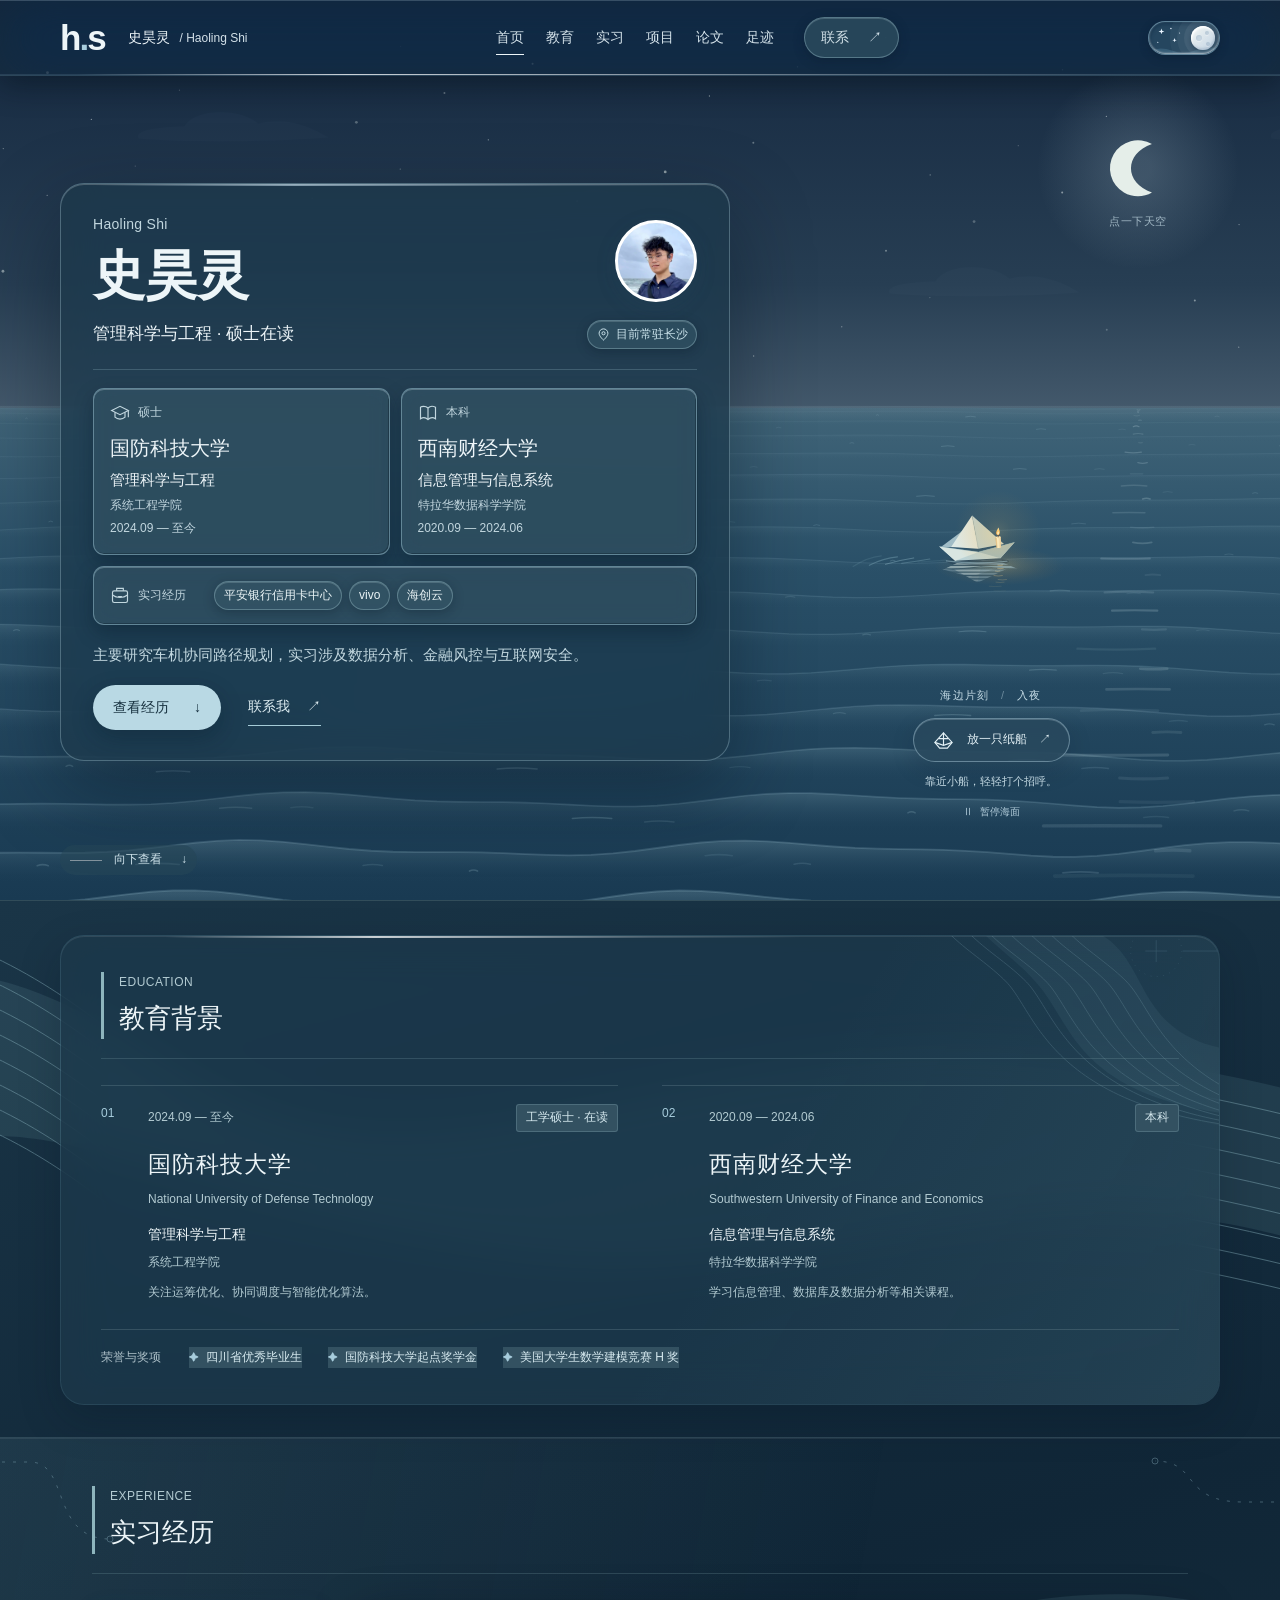
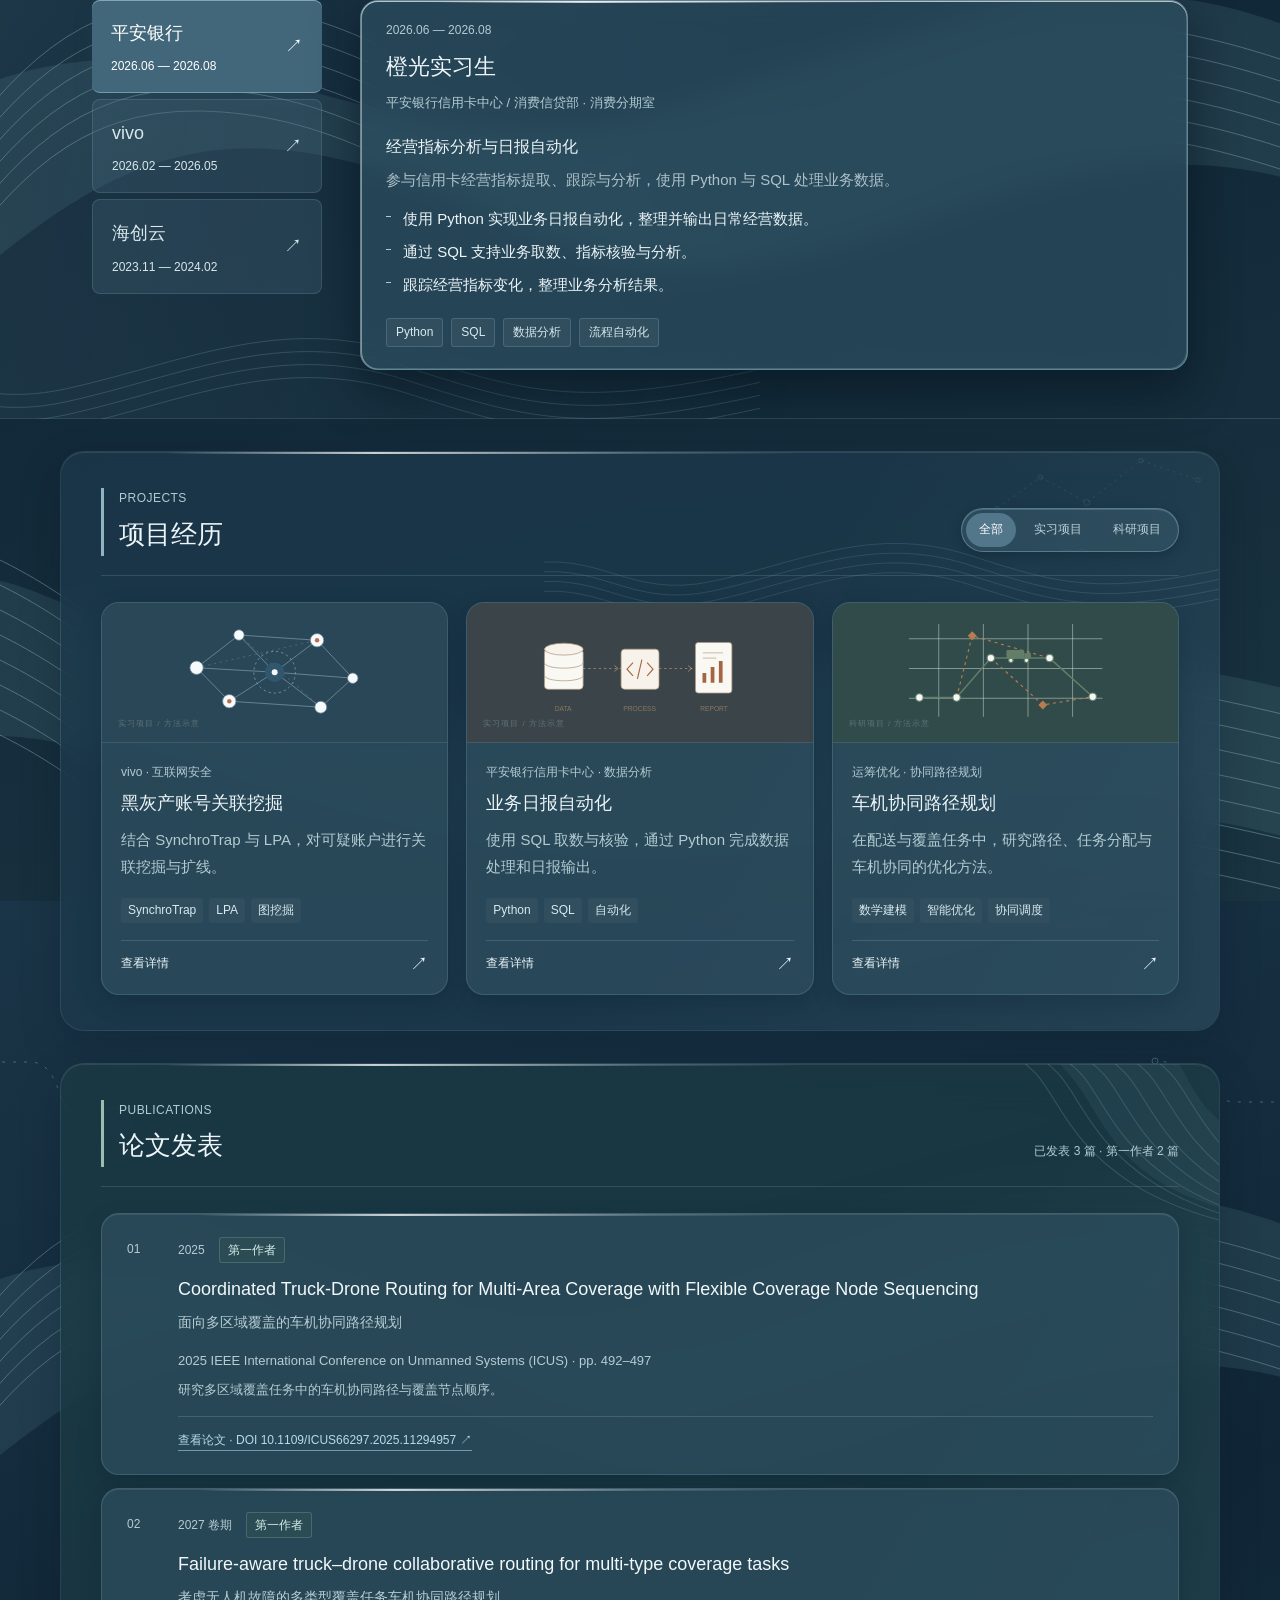
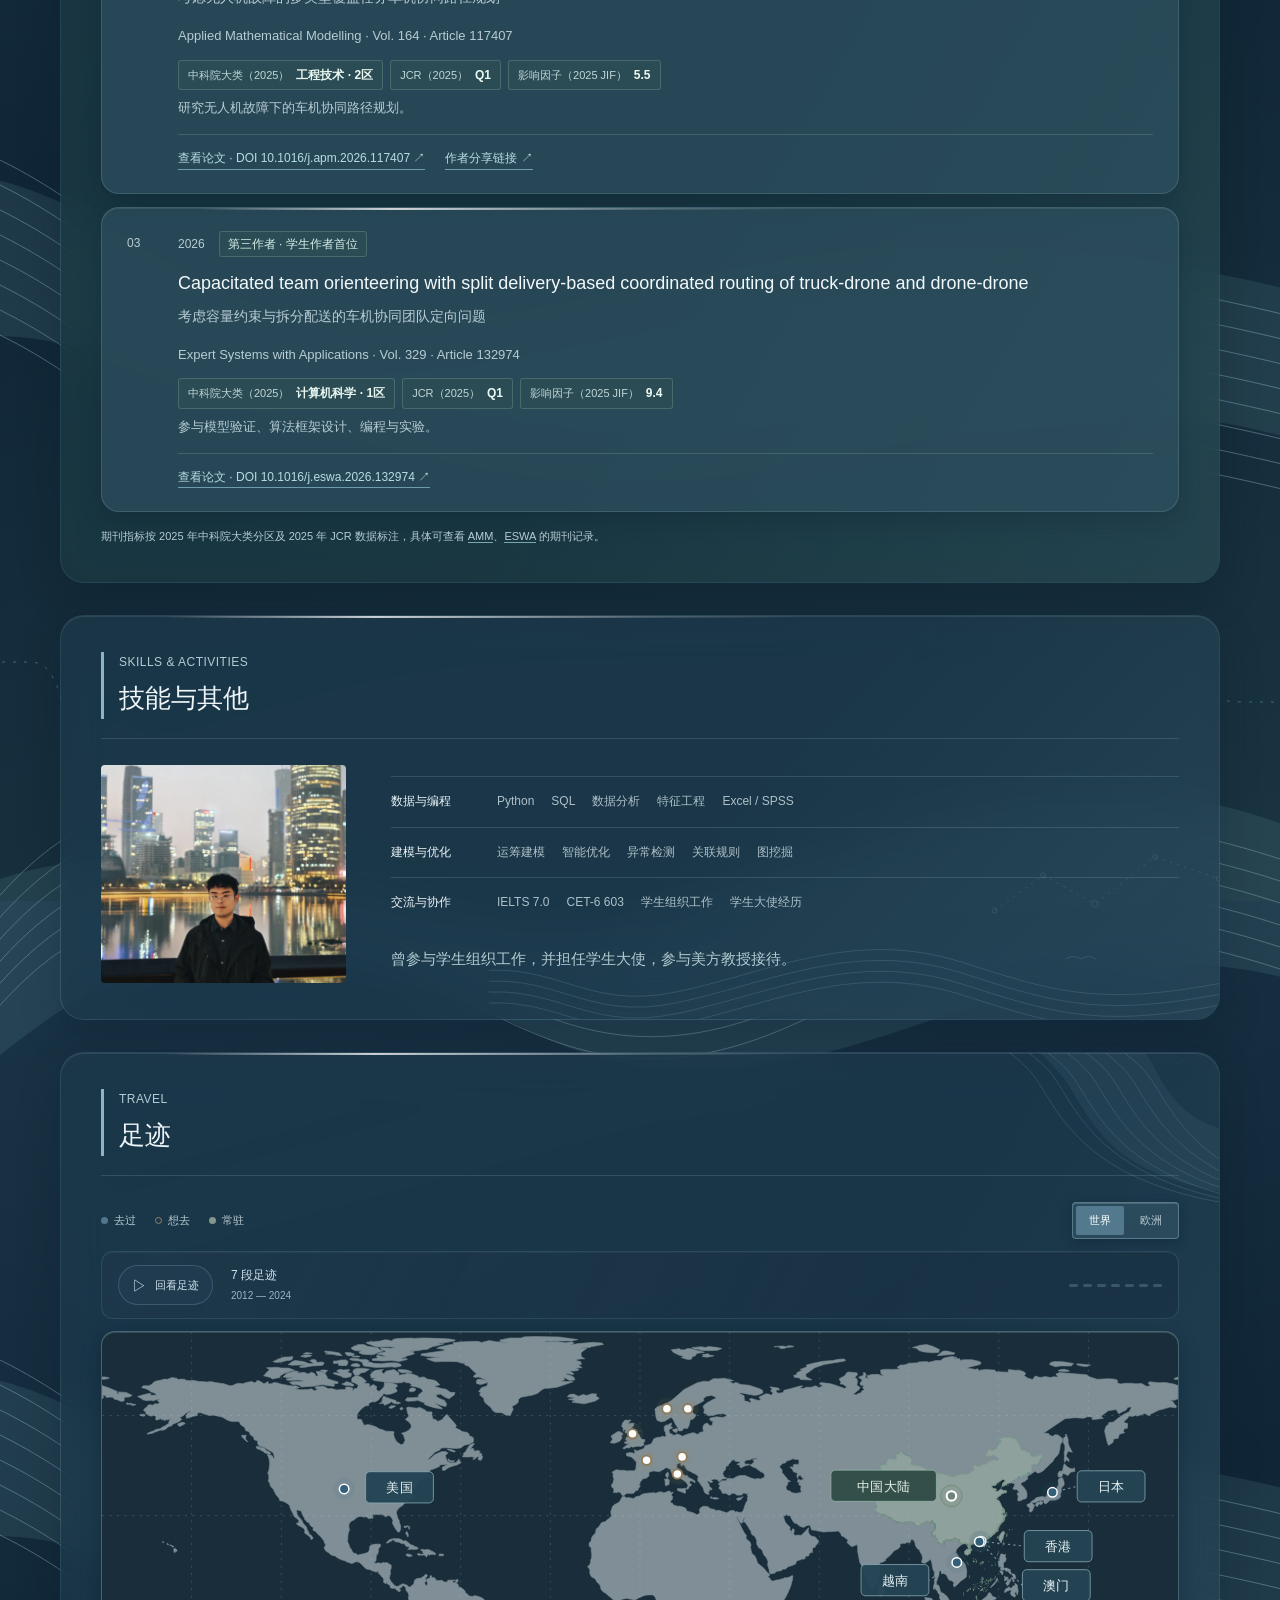
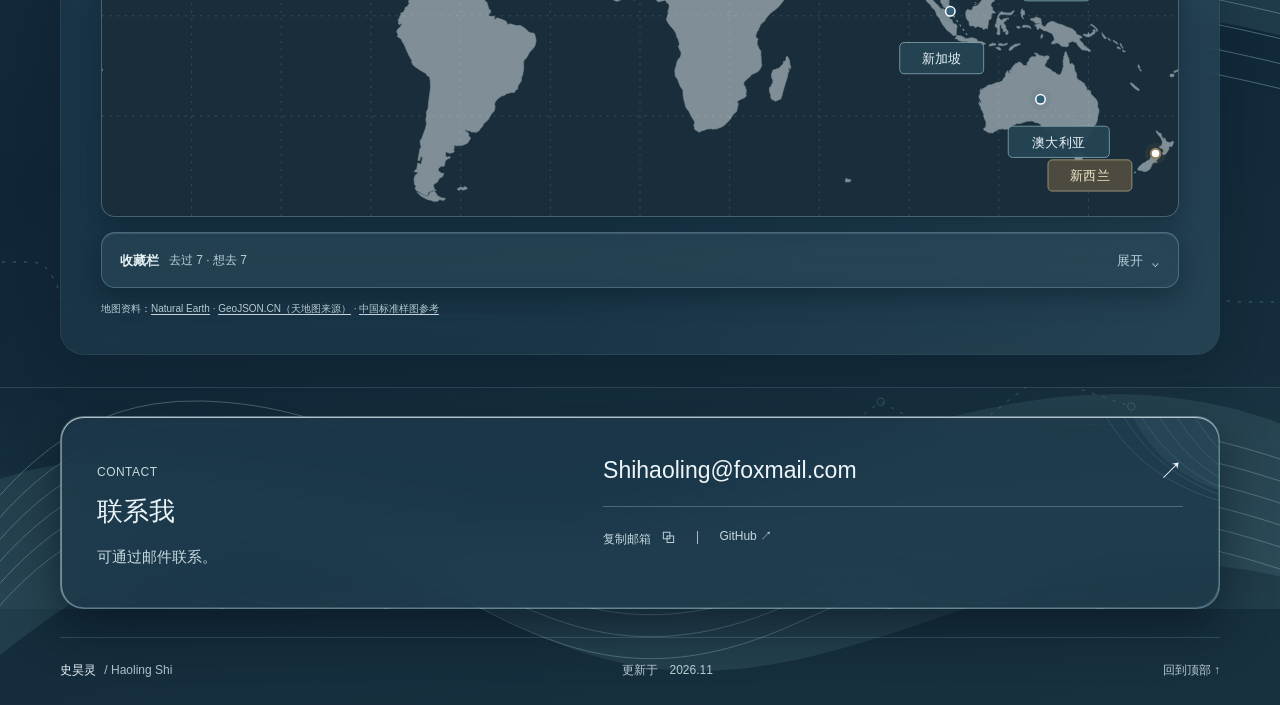
==== commit ff49ecf2: "Add spaced random flocks, varied constellations and candlelit boats" ====
--- a/index.html
+++ b/index.html
@@ -16,10 +16,10 @@
   <link rel="stylesheet" href="./styles/sections.css">
   <link rel="stylesheet" href="./styles/theme.css?v=20261111-switch">
   <link rel="stylesheet" href="./styles/liquid.css">
-  <link rel="stylesheet" href="./styles/seaside.css?v=20261111-sky">
+  <link rel="stylesheet" href="./styles/seaside.css?v=20261111-living">
   <link rel="stylesheet" href="./styles/backdrops.css?v=20261111-cycle">
   <link rel="stylesheet" href="./styles/theme-switch.css?v=20261111-compact">
-  <script type="module" src="./scripts/app.js?v=20261111-sky"></script>
+  <script type="module" src="./scripts/app.js?v=20261111-living"></script>
 </head>
 <body>
   <div class="ocean-scene" aria-hidden="true"></div>
@@ -54,7 +54,7 @@
         <button class="sky-touch" type="button" aria-label="看看天空"><span class="sky-hint">点一下天空</span></button>
         <div class="seaside-dock">
           <span class="seaside-caption">海边片刻 <span aria-hidden="true">/</span> <span id="seaside-time">白天</span></span>
-          <button class="launch-boat" type="button"><svg viewBox="0 0 24 24" fill="none" stroke="currentColor" stroke-width="1.2" aria-hidden="true"><path d="m3 14 9-10 9 10-5 6H8Z"/><path d="m3 14 9 3 9-3M12 4v13M7 10h10"/></svg><span>放一只纸船</span><span aria-hidden="true">↗</span></button>
+          <button class="launch-boat" type="button"><svg viewBox="0 0 24 24" fill="none" stroke="currentColor" stroke-width="1.2" aria-hidden="true"><path d="m3 14 9-10 9 10-5 6H8Z"/><path d="m3 14 9 3 9-3M12 4v13M7 10h10"/></svg><span class="launch-boat-label">放一只纸船</span><span aria-hidden="true">↗</span></button>
           <p class="seaside-status" id="seaside-status" role="status" aria-live="polite">靠近小船，轻轻打个招呼。</p>
           <button class="sea-motion" type="button" aria-pressed="false" aria-label="暂停海面动画"><span aria-hidden="true">Ⅱ</span><span class="sea-motion-label">暂停海面</span></button>
         </div>
--- a/styles/seaside.css
+++ b/styles/seaside.css
@@ -18,6 +18,7 @@
 .launch-boat { display: inline-flex; align-items: center; gap: 12px; min-height: 44px; padding: 9px 18px; border: 1px solid #ffffffbf; border-radius: 999px; background: #edf7f9b8; color: #305363; box-shadow: inset 0 1px #fff, 0 7px 22px #23475b12; backdrop-filter: blur(12px); -webkit-backdrop-filter: blur(12px); font-size: 12px; transition: background-color .3s, transform .3s; }
 .launch-boat svg { width: 23px; height: 23px; transition: transform .3s; }
 .launch-boat:hover svg { transform: rotate(-8deg) translateY(-2px); }
+.launch-boat[aria-disabled="true"] { cursor: default; opacity: .7; }
 .launch-boat:active { transform: scale(.97); }
 .seaside-status { min-height: 24px; margin-top: 10px; max-width: 270px; padding-inline: 6px; color: #173e50; font-size: 11px; line-height: 1.8; }
 .sea-motion { display: inline-flex; align-items: center; justify-content: center; gap: 7px; min-height: 32px; padding: 5px 10px; background: transparent; border-radius: 20px; color: #173e50; font-size: 10px; }
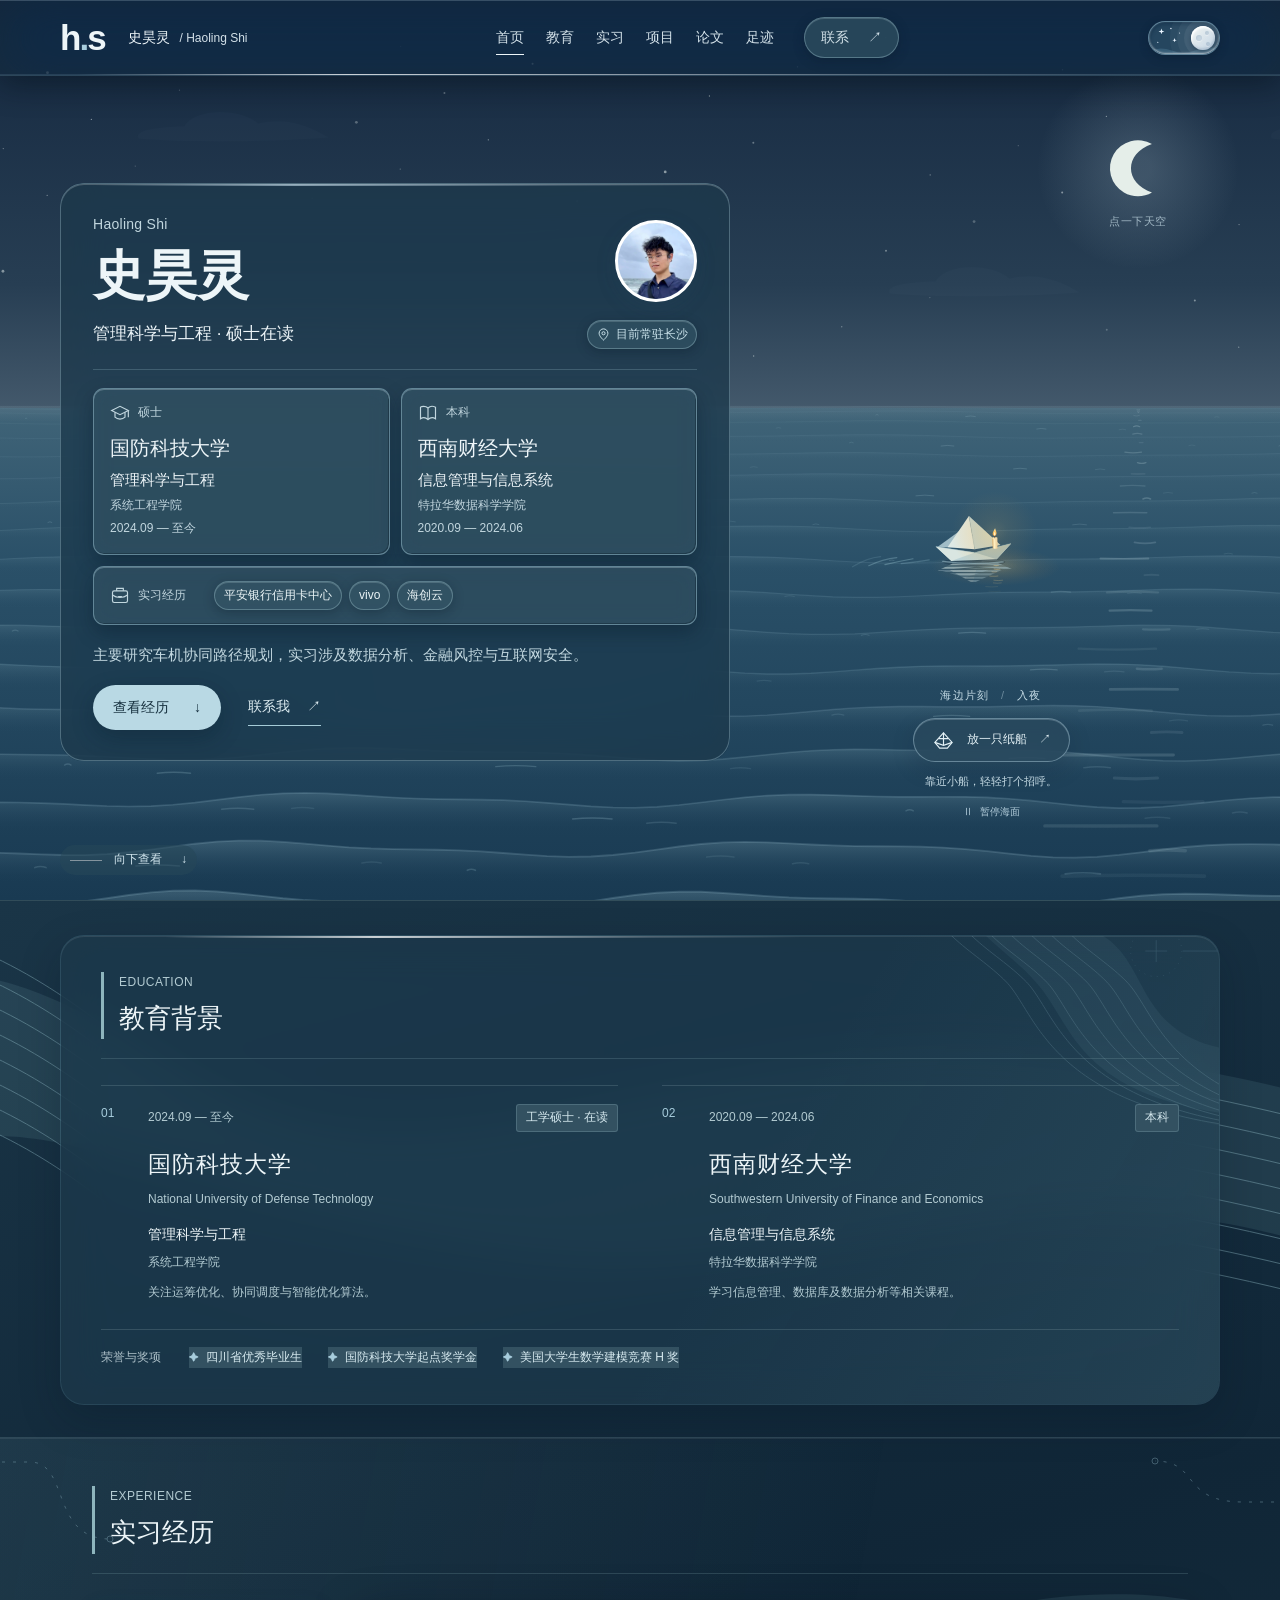
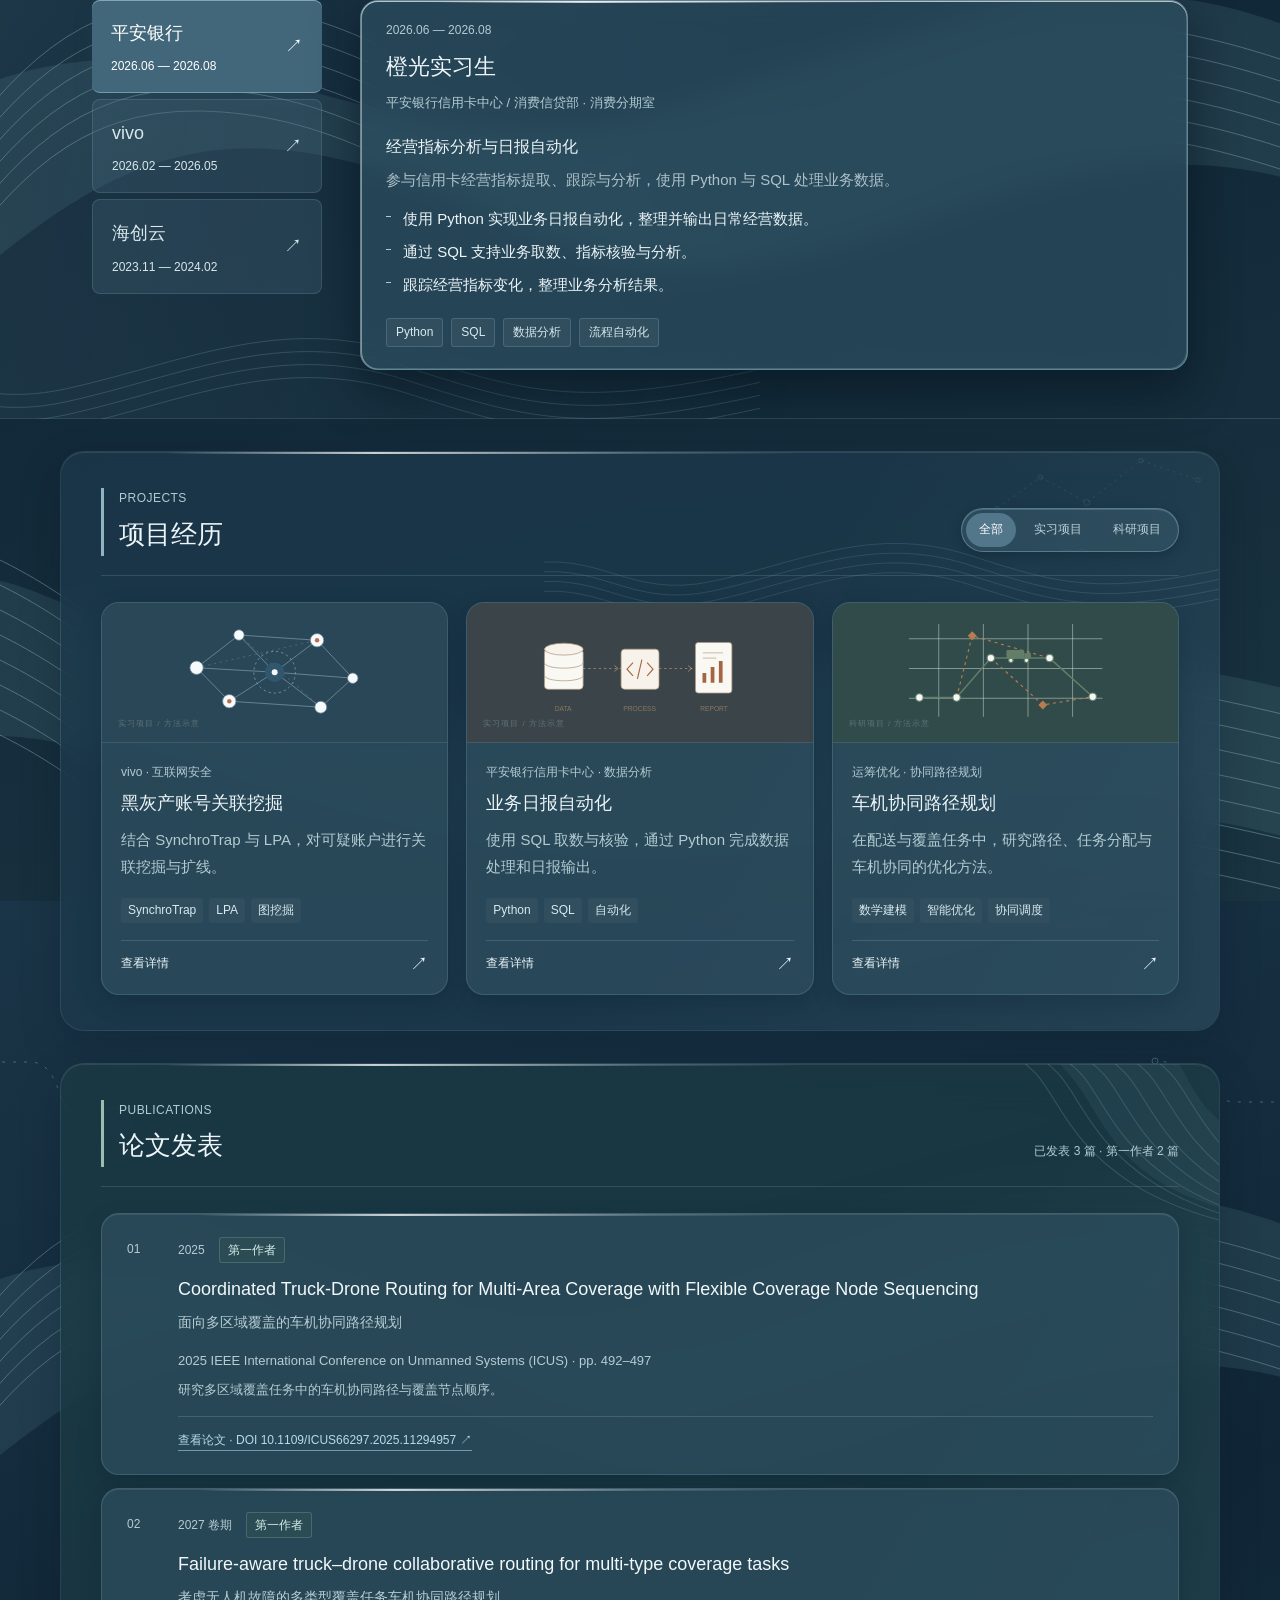
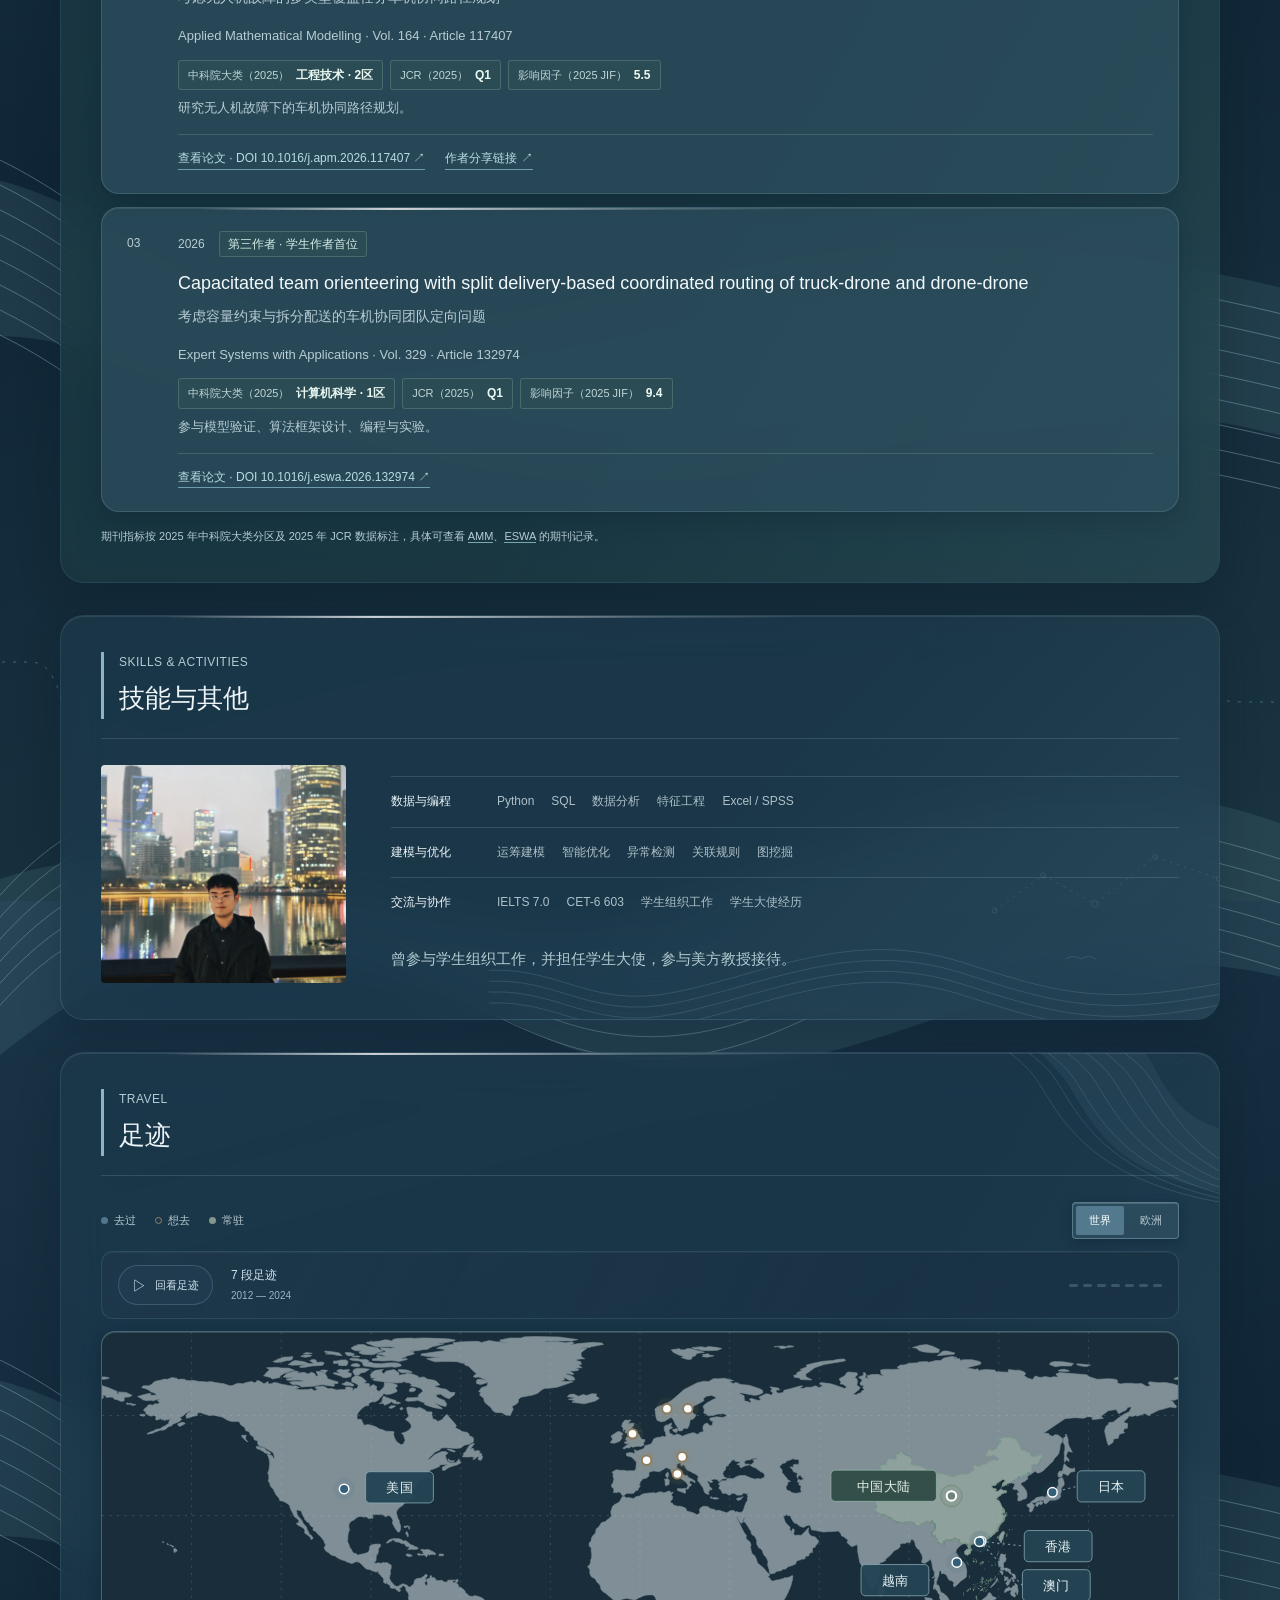
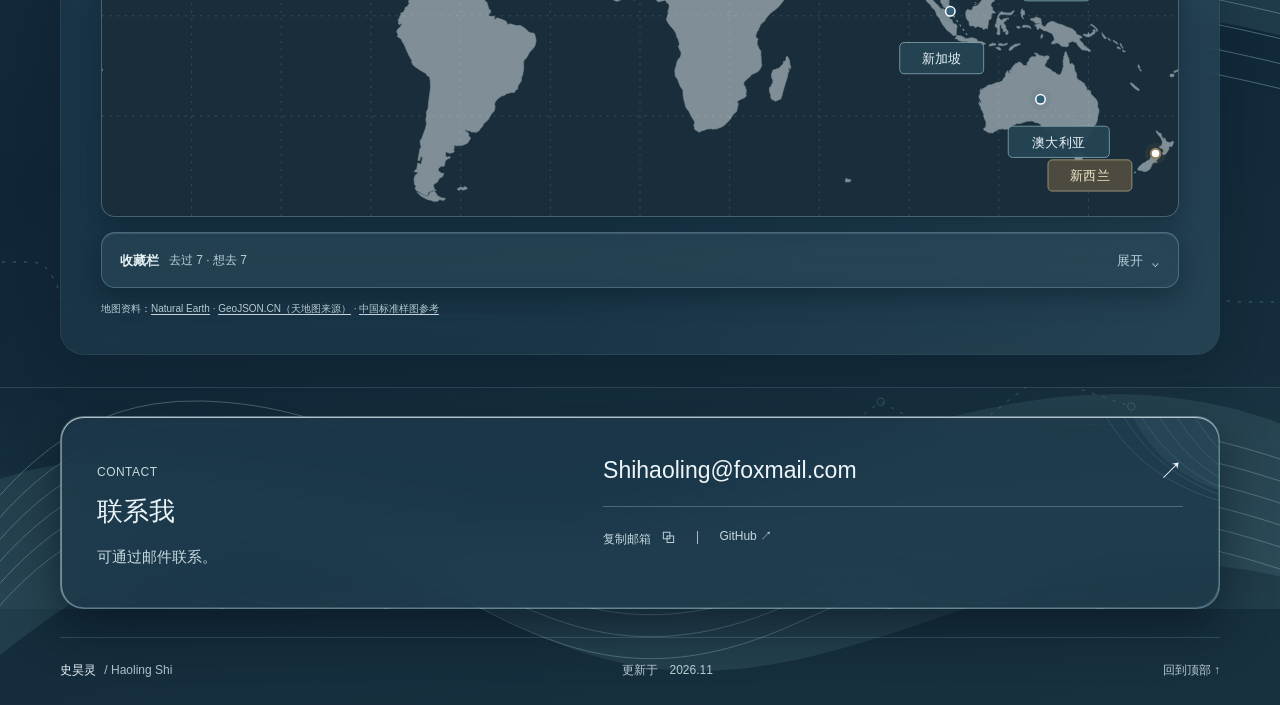
==== commit 42ac20d5: "Clip the hero glass layer cleanly over the animated ocean" ====
--- a/index.html
+++ b/index.html
@@ -16,7 +16,7 @@
   <link rel="stylesheet" href="./styles/sections.css">
   <link rel="stylesheet" href="./styles/theme.css?v=20261111-switch">
   <link rel="stylesheet" href="./styles/liquid.css">
-  <link rel="stylesheet" href="./styles/seaside.css?v=20261111-living">
+  <link rel="stylesheet" href="./styles/seaside.css?v=20261111-living-2">
   <link rel="stylesheet" href="./styles/backdrops.css?v=20261111-cycle">
   <link rel="stylesheet" href="./styles/theme-switch.css?v=20261111-compact">
   <script type="module" src="./scripts/app.js?v=20261111-living"></script>
--- a/styles/seaside.css
+++ b/styles/seaside.css
@@ -4,6 +4,7 @@
 .ocean-scene.is-painted::before, .ocean-scene.is-painted::after { display: none; }
 .painted-ocean { display: block; width: 100%; height: 100%; }
 .ocean-hero.has-seaside { display: grid; grid-template-columns: minmax(0, 670px) minmax(230px, 1fr); gap: 32px; }
+.ocean-hero.has-seaside .profile-overview { clip-path: inset(0 round 22px); }
 .seaside { position: relative; align-self: stretch; min-height: 460px; isolation: isolate; }
 .sky-touch { position: absolute; top: 2%; right: 7%; width: 100px; height: 100px; padding: 0; background: none; border-radius: 50%; color: #426b79; }
 .sky-hint { position: absolute; bottom: 0; width: 100%; left: 0; display: block; font: 11px/1.6 var(--sans); letter-spacing: .05em; opacity: .75; transition: opacity .2s; }
@@ -45,6 +46,7 @@
   .seaside-status { margin-top: 7px; min-height: 20px; max-width: none; }
   .sea-motion { min-height: 36px; }
 }
+@media (max-width: 600px) { .ocean-hero.has-seaside .profile-overview { clip-path: inset(0 round 16px); } }
 @media (prefers-reduced-motion: reduce) { .seaside *, .seaside *::before, .seaside *::after { animation: none !important; transition: none !important; } }
 @media (prefers-reduced-transparency: reduce) {
   .launch-boat { background: #edf7f9; backdrop-filter: none; -webkit-backdrop-filter: none; }
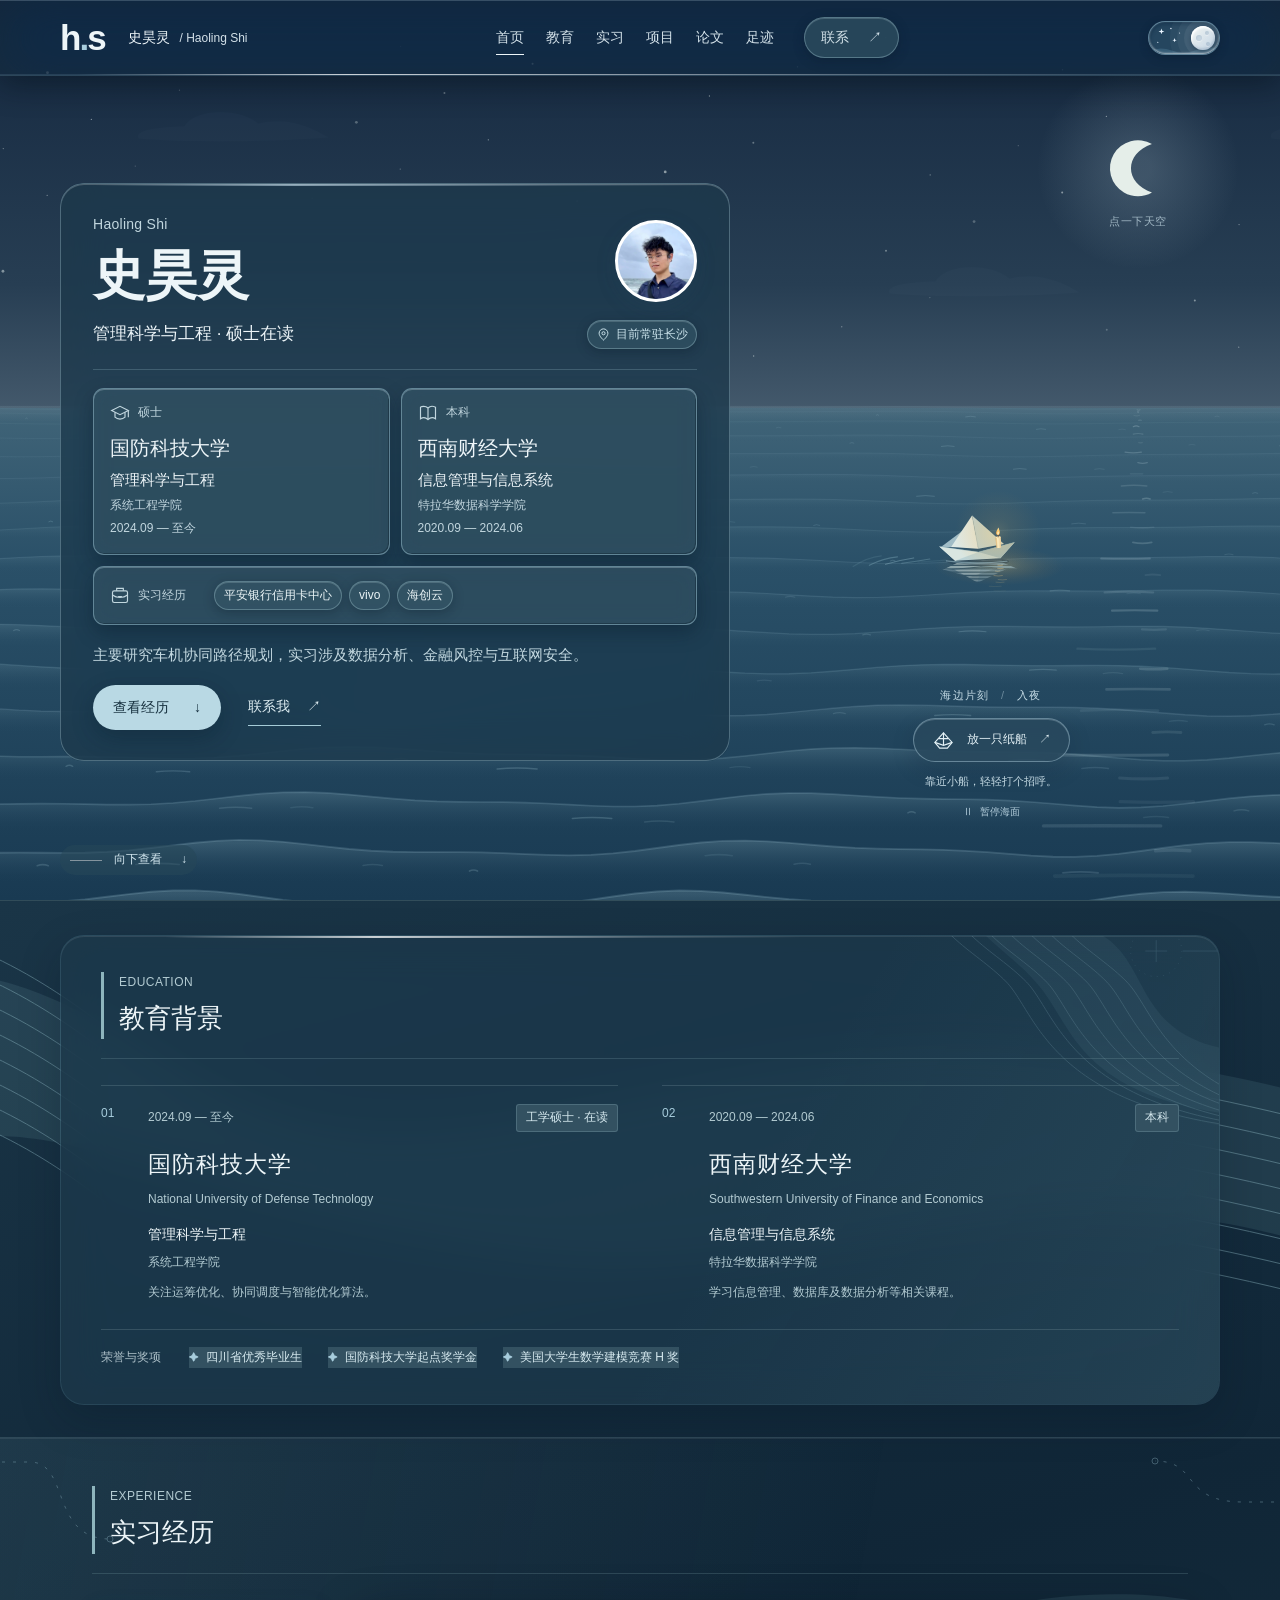
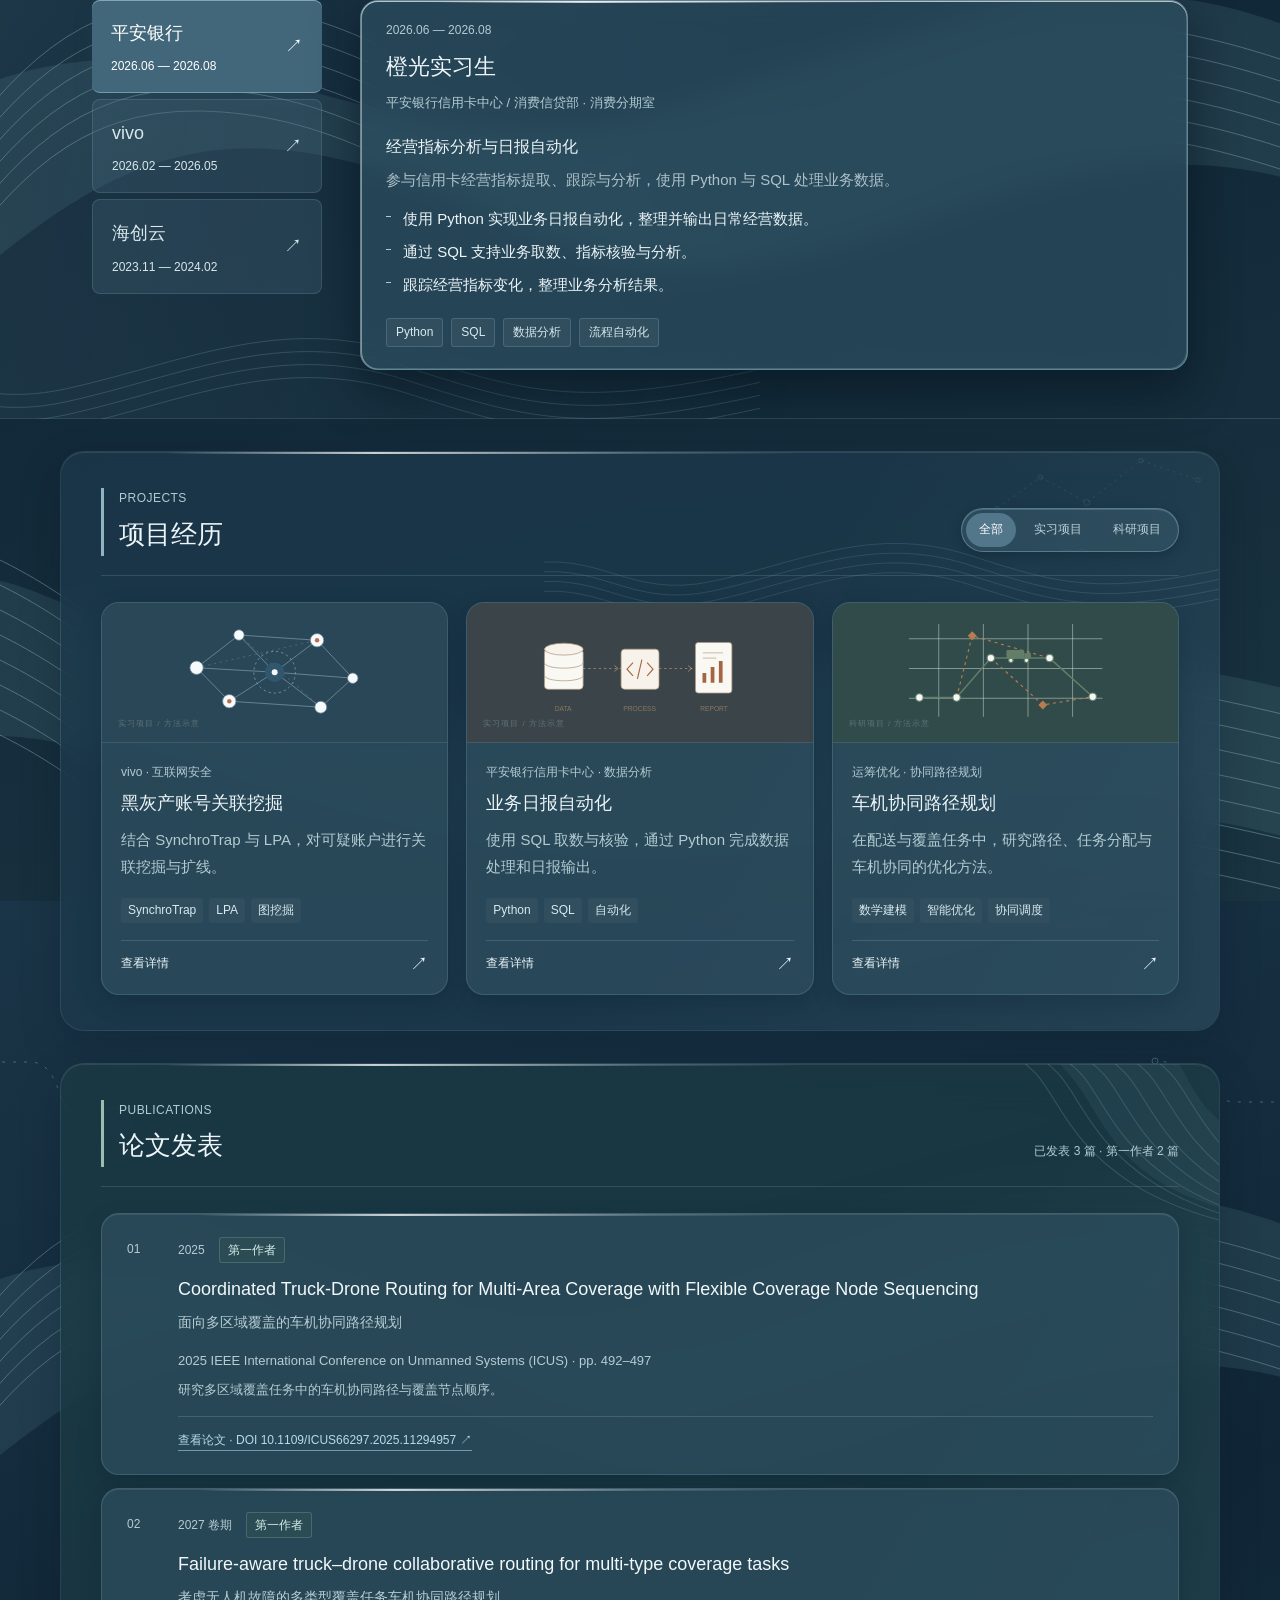
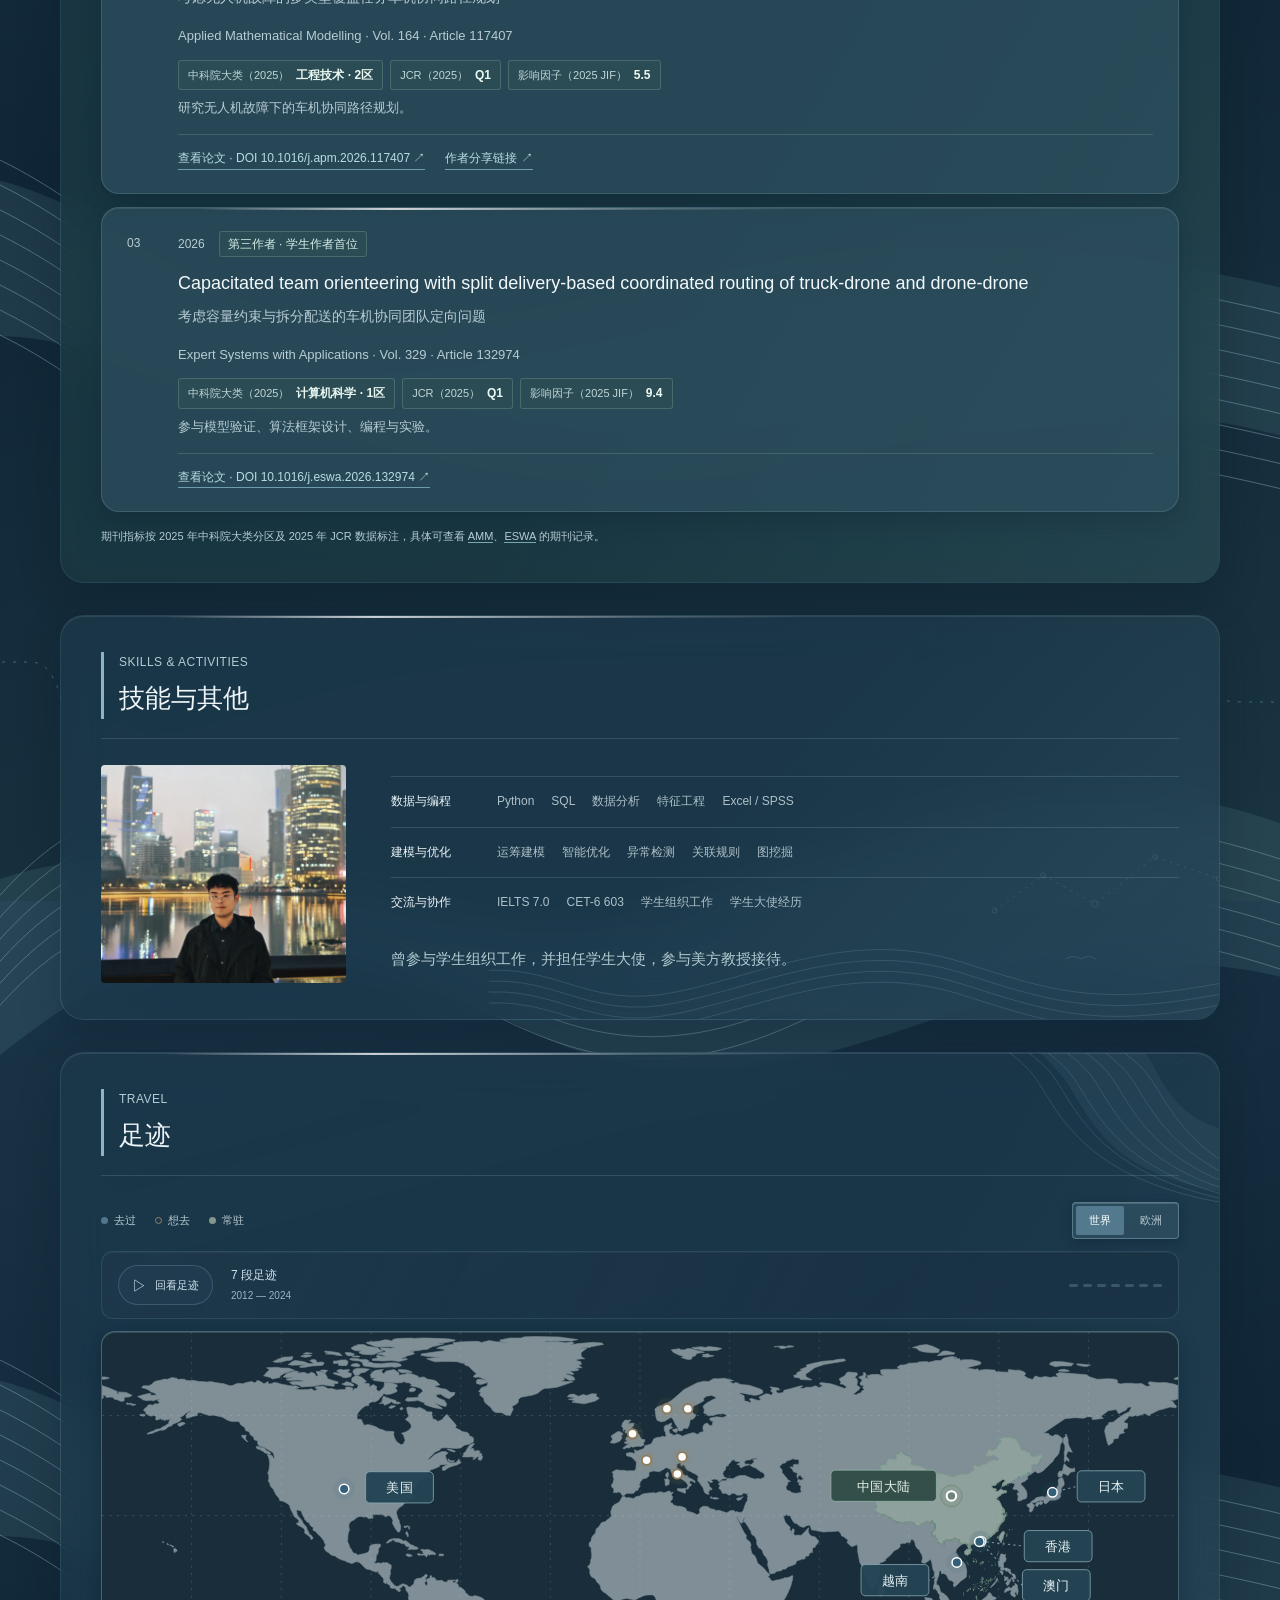
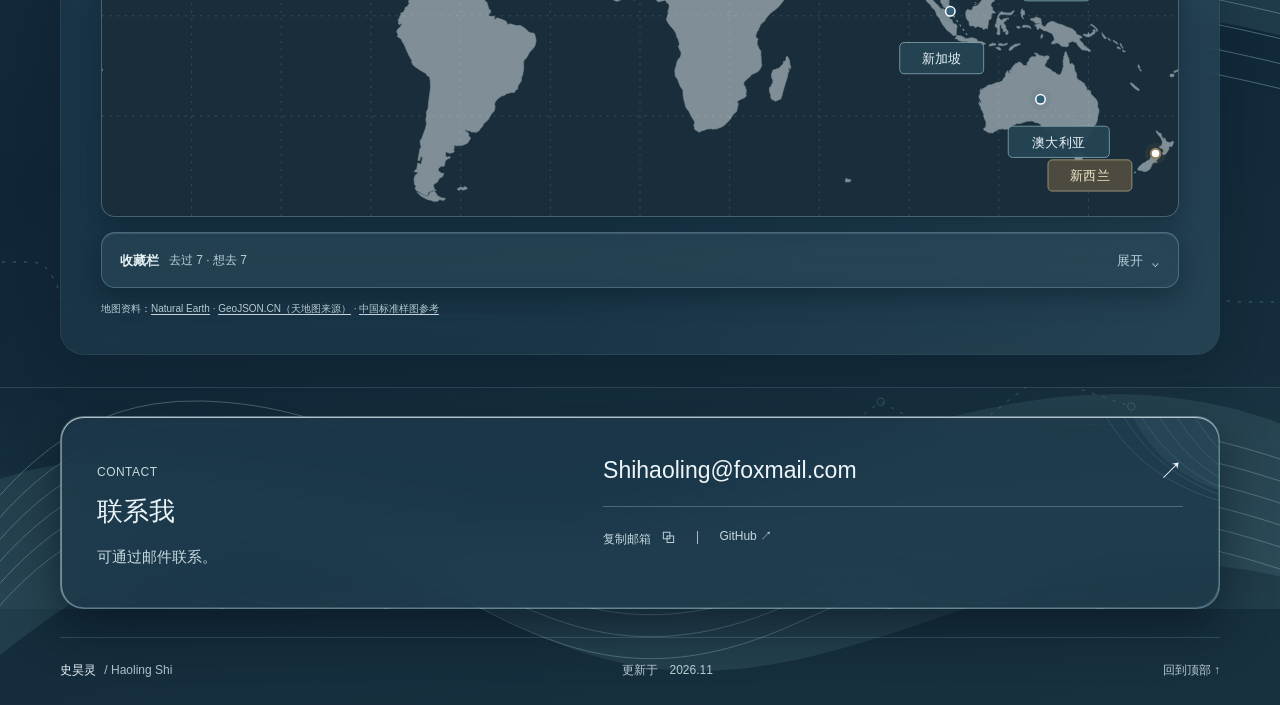
==== commit f2f4babb: "Fade constellations naturally into moonlight and allow three spaced boats" ====
--- a/index.html
+++ b/index.html
@@ -19,7 +19,7 @@
   <link rel="stylesheet" href="./styles/seaside.css?v=20261111-living-2">
   <link rel="stylesheet" href="./styles/backdrops.css?v=20261111-cycle">
   <link rel="stylesheet" href="./styles/theme-switch.css?v=20261111-compact">
-  <script type="module" src="./scripts/app.js?v=20261111-living"></script>
+  <script type="module" src="./scripts/app.js?v=20261111-moonlight"></script>
 </head>
 <body>
   <div class="ocean-scene" aria-hidden="true"></div>
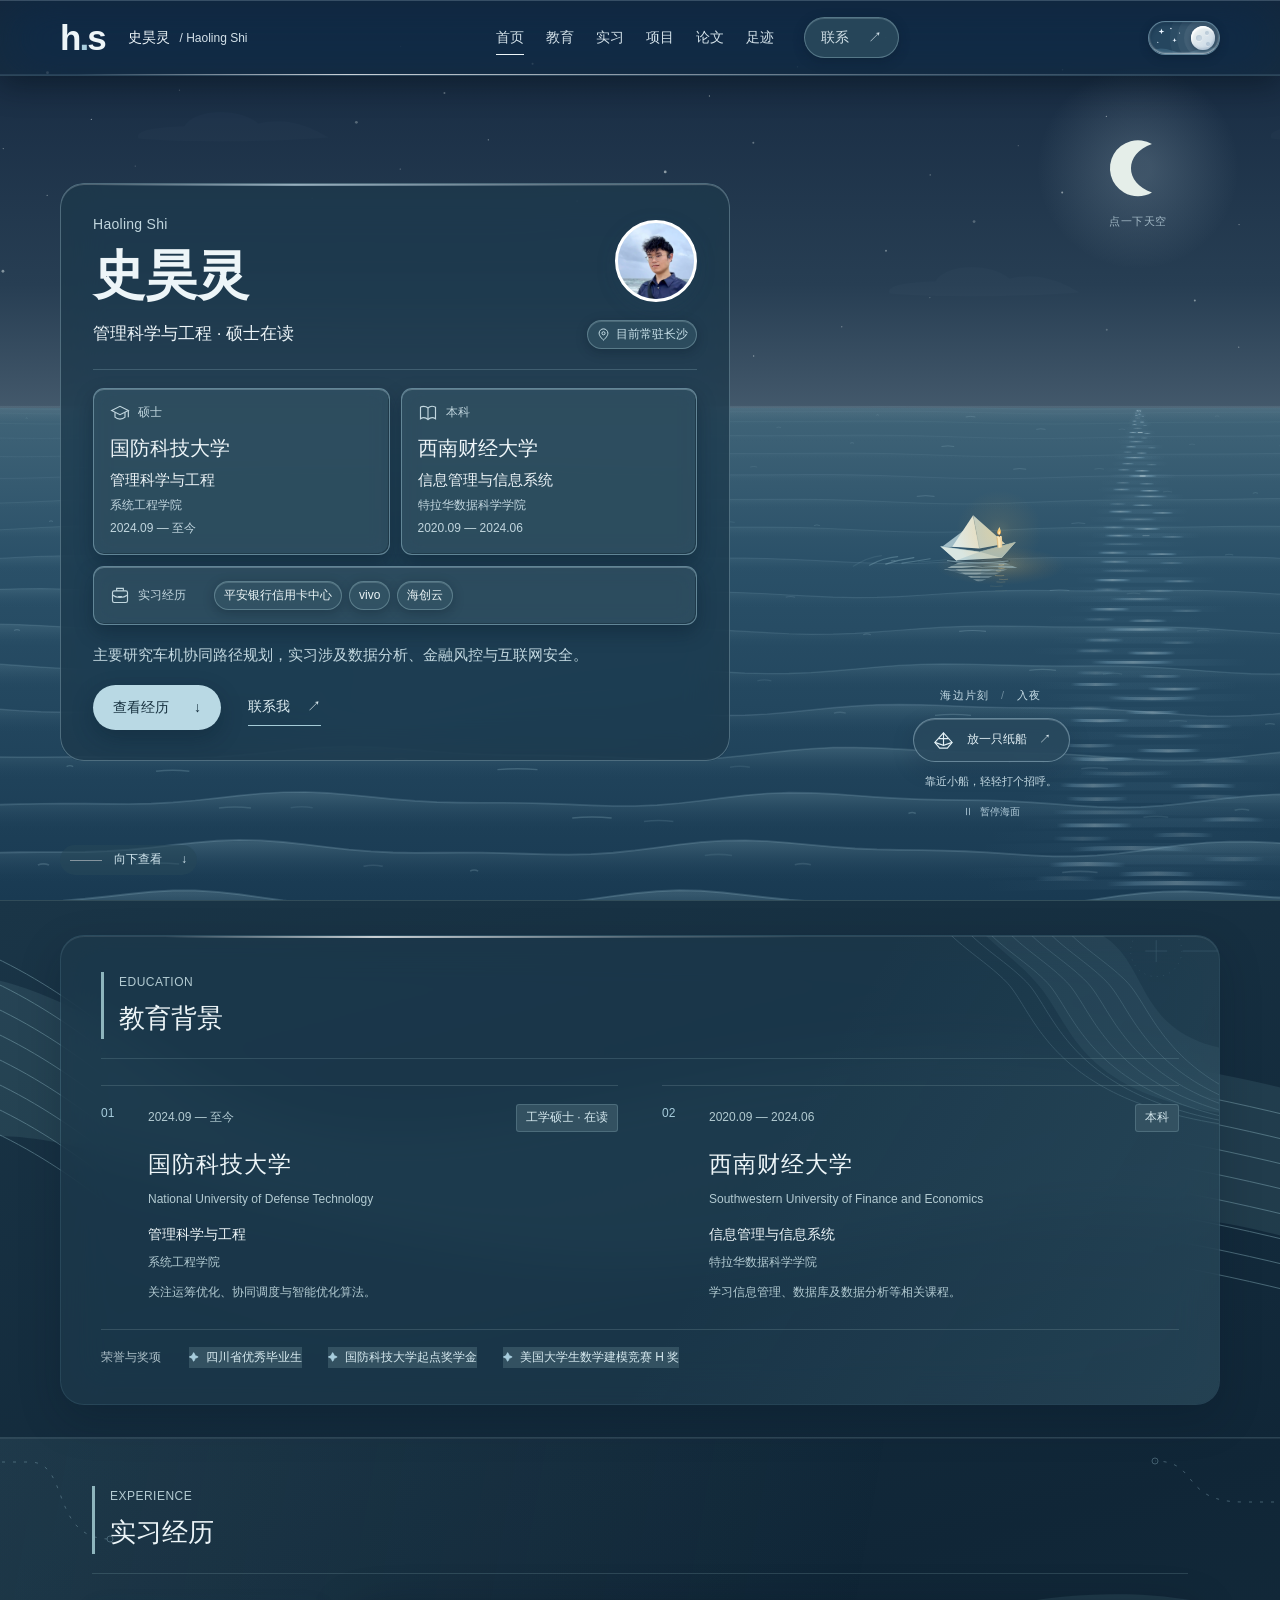
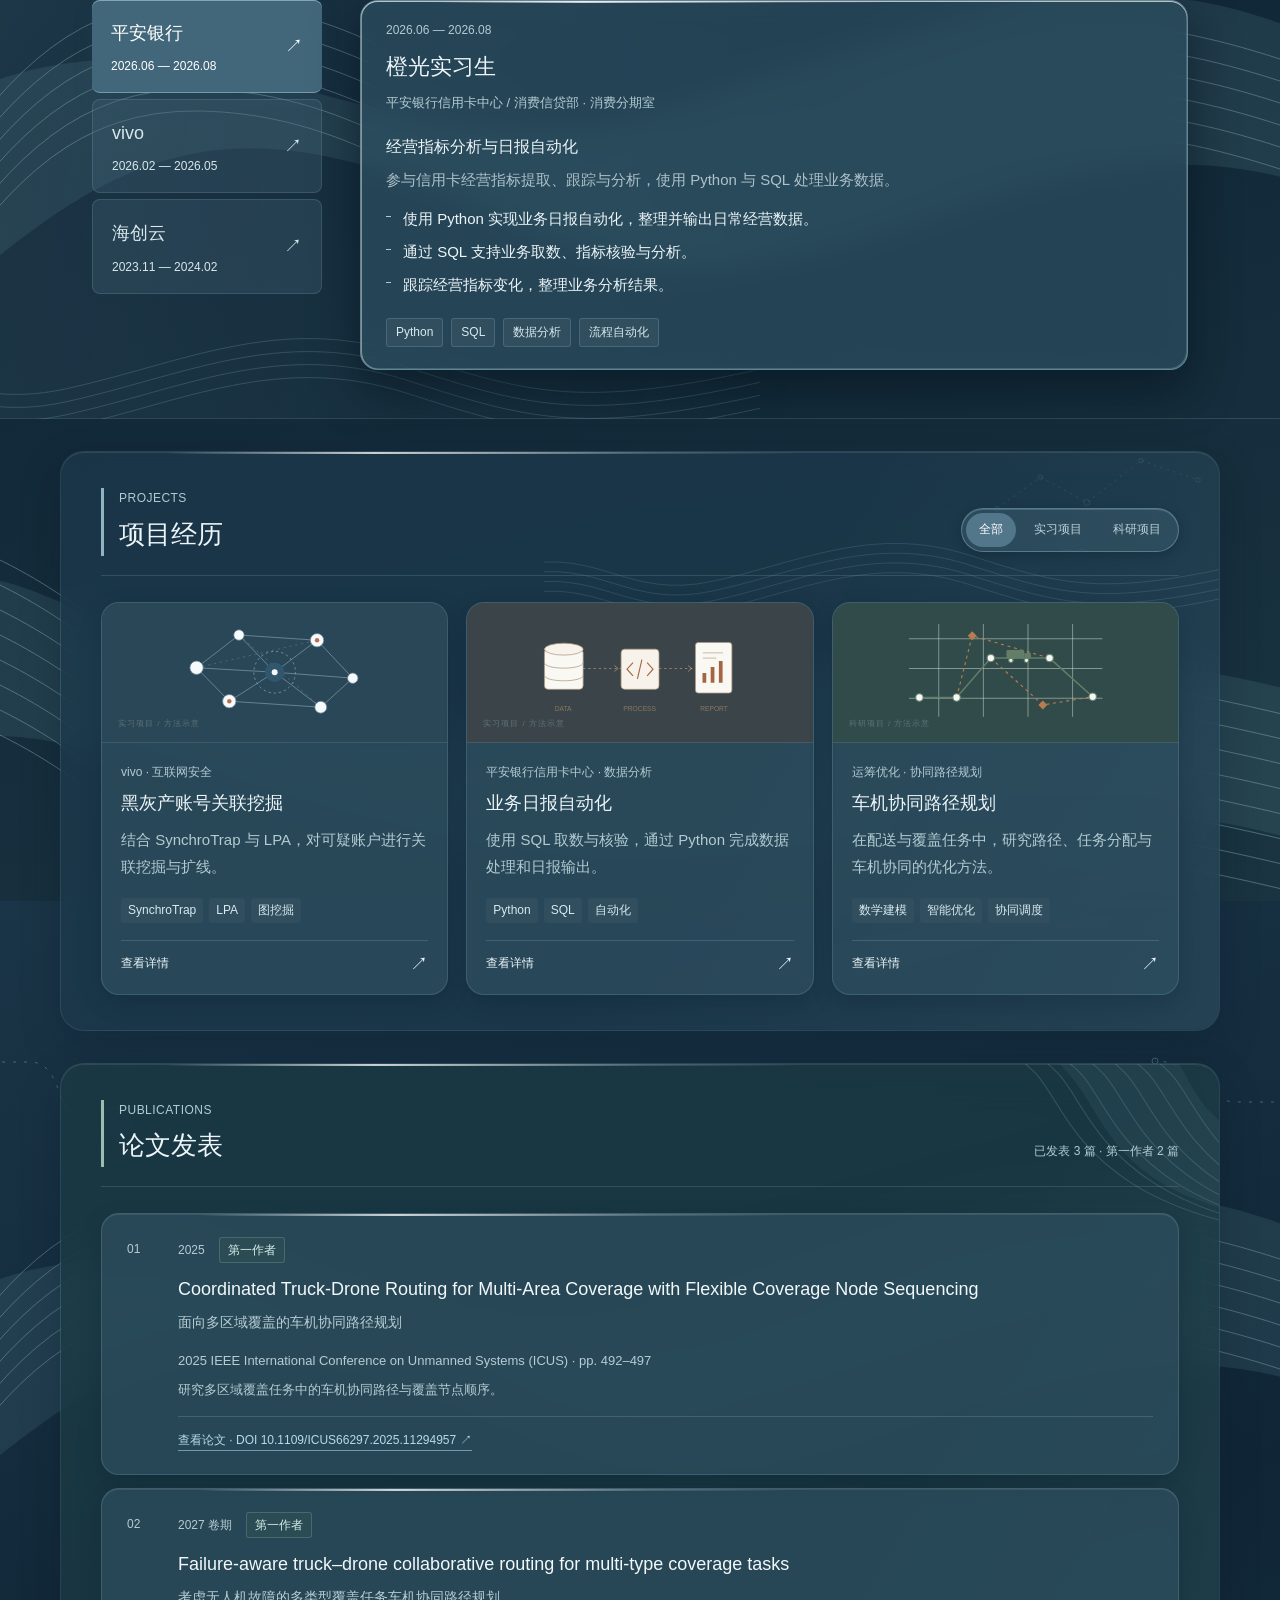
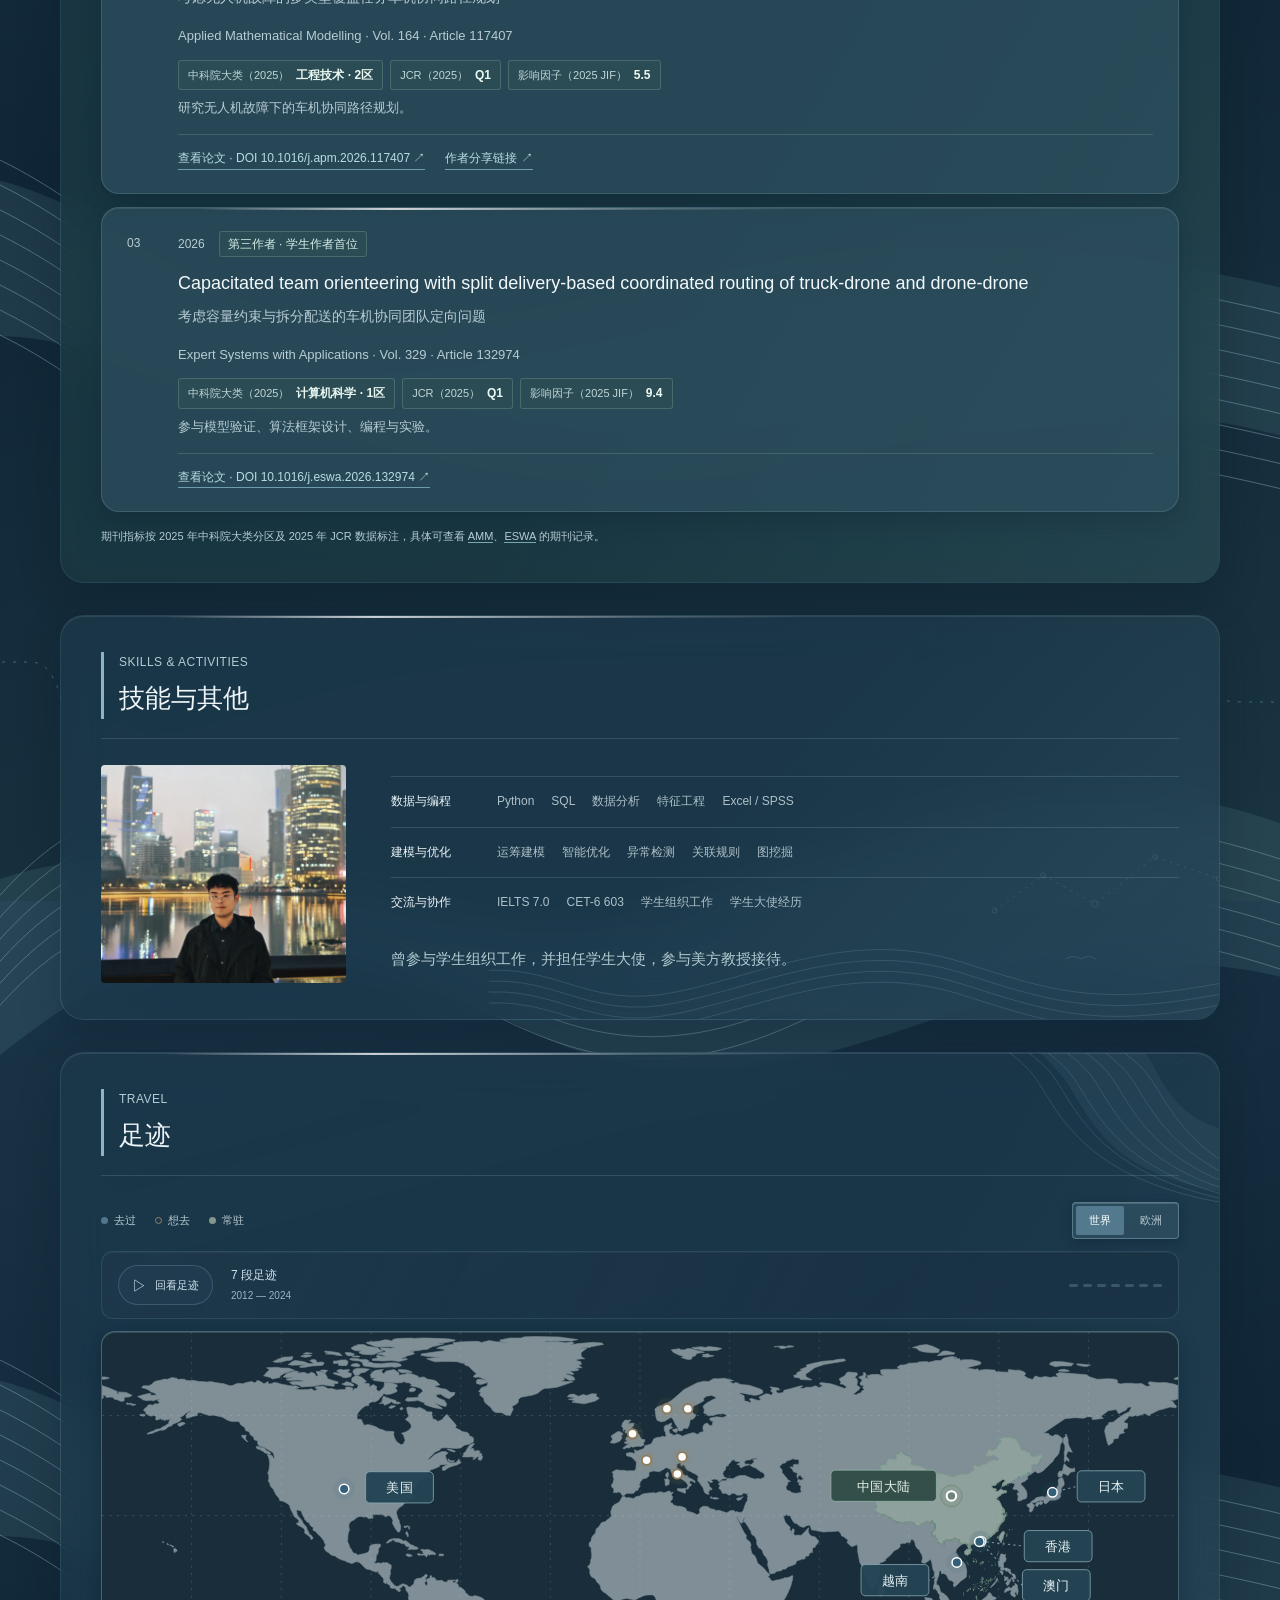
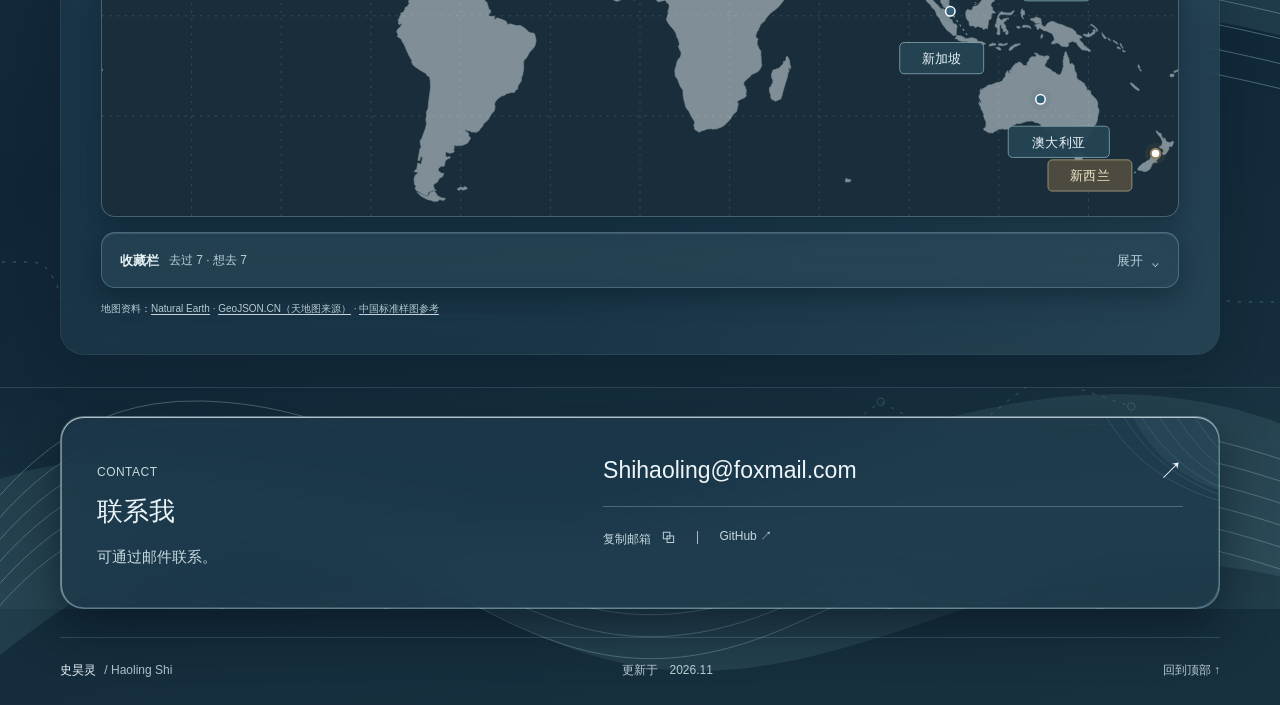
==== commit f96c2f75: "Keep sky animations continuous and add moving sun and moon reflections" ====
--- a/index.html
+++ b/index.html
@@ -19,7 +19,7 @@
   <link rel="stylesheet" href="./styles/seaside.css?v=20261111-living-2">
   <link rel="stylesheet" href="./styles/backdrops.css?v=20261111-cycle">
   <link rel="stylesheet" href="./styles/theme-switch.css?v=20261111-compact">
-  <script type="module" src="./scripts/app.js?v=20261111-moonlight"></script>
+  <script type="module" src="./scripts/app.js?v=20261111-reflections"></script>
 </head>
 <body>
   <div class="ocean-scene" aria-hidden="true"></div>
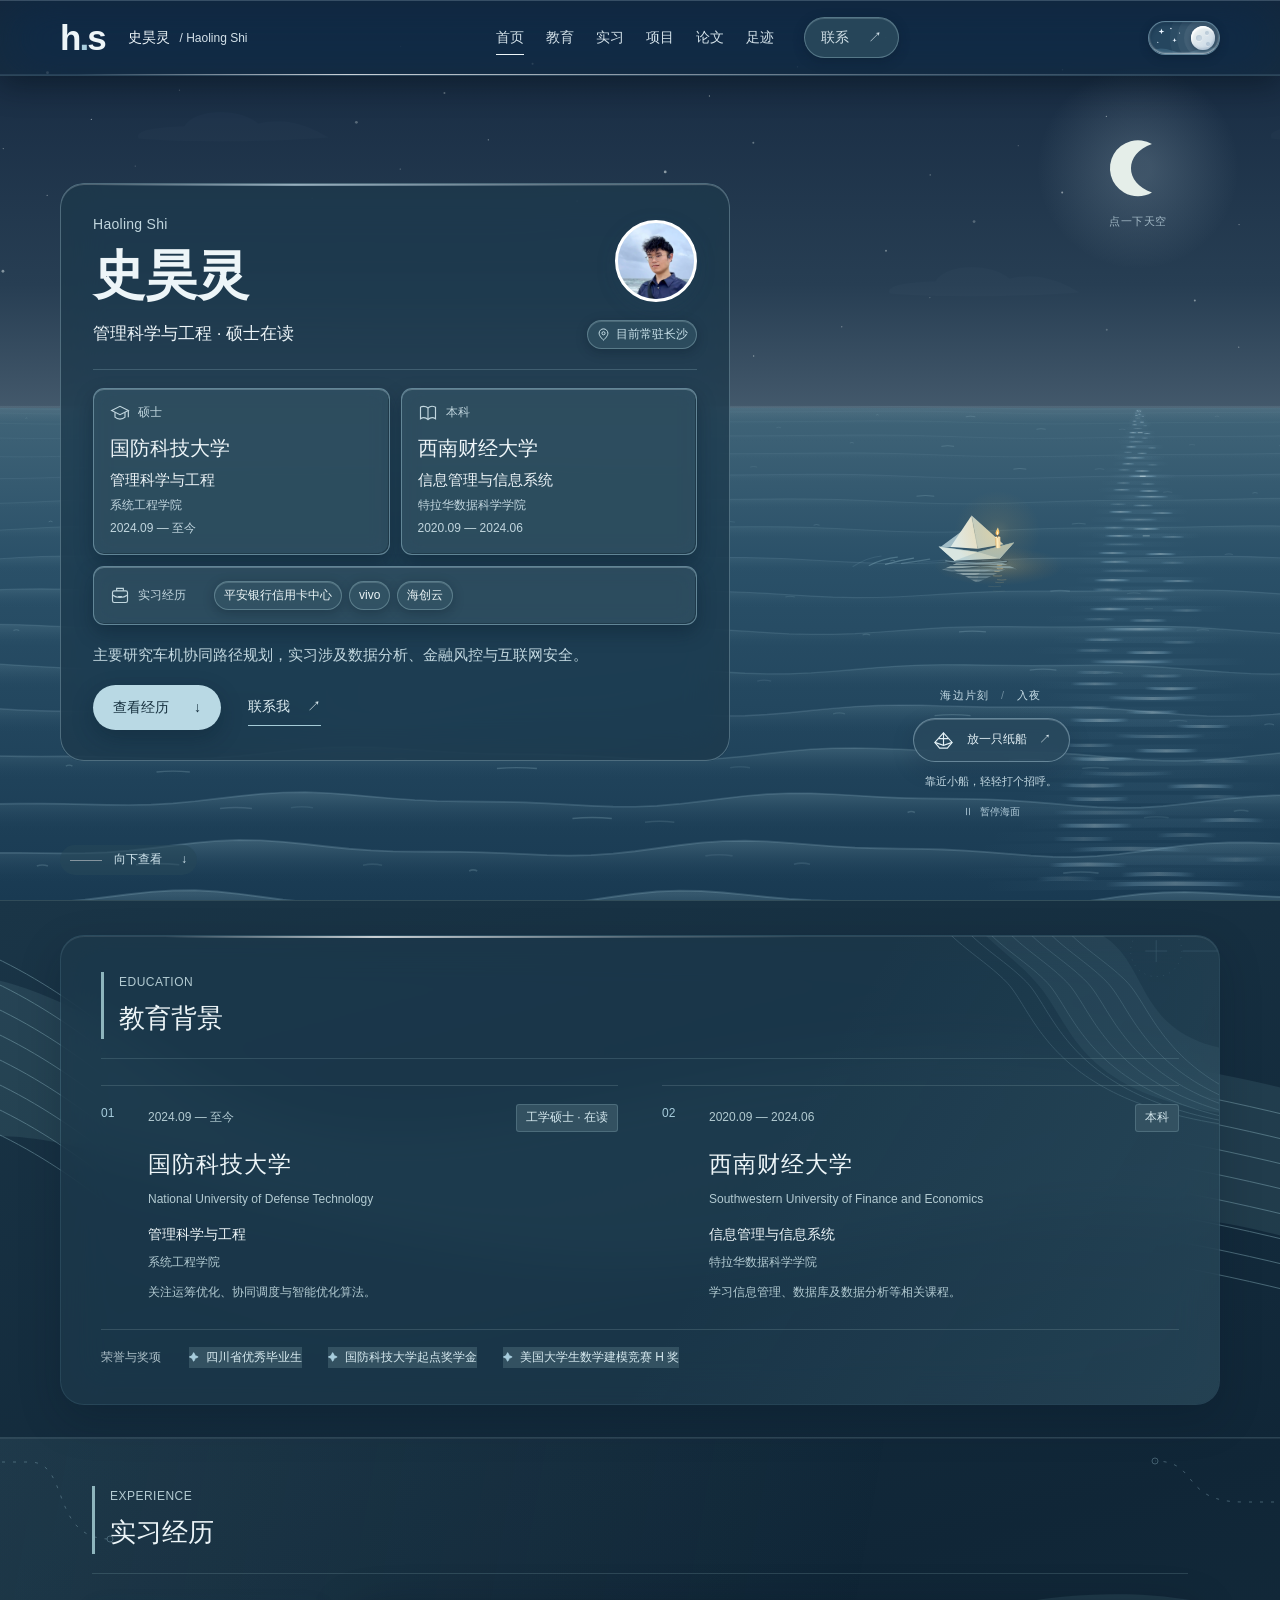
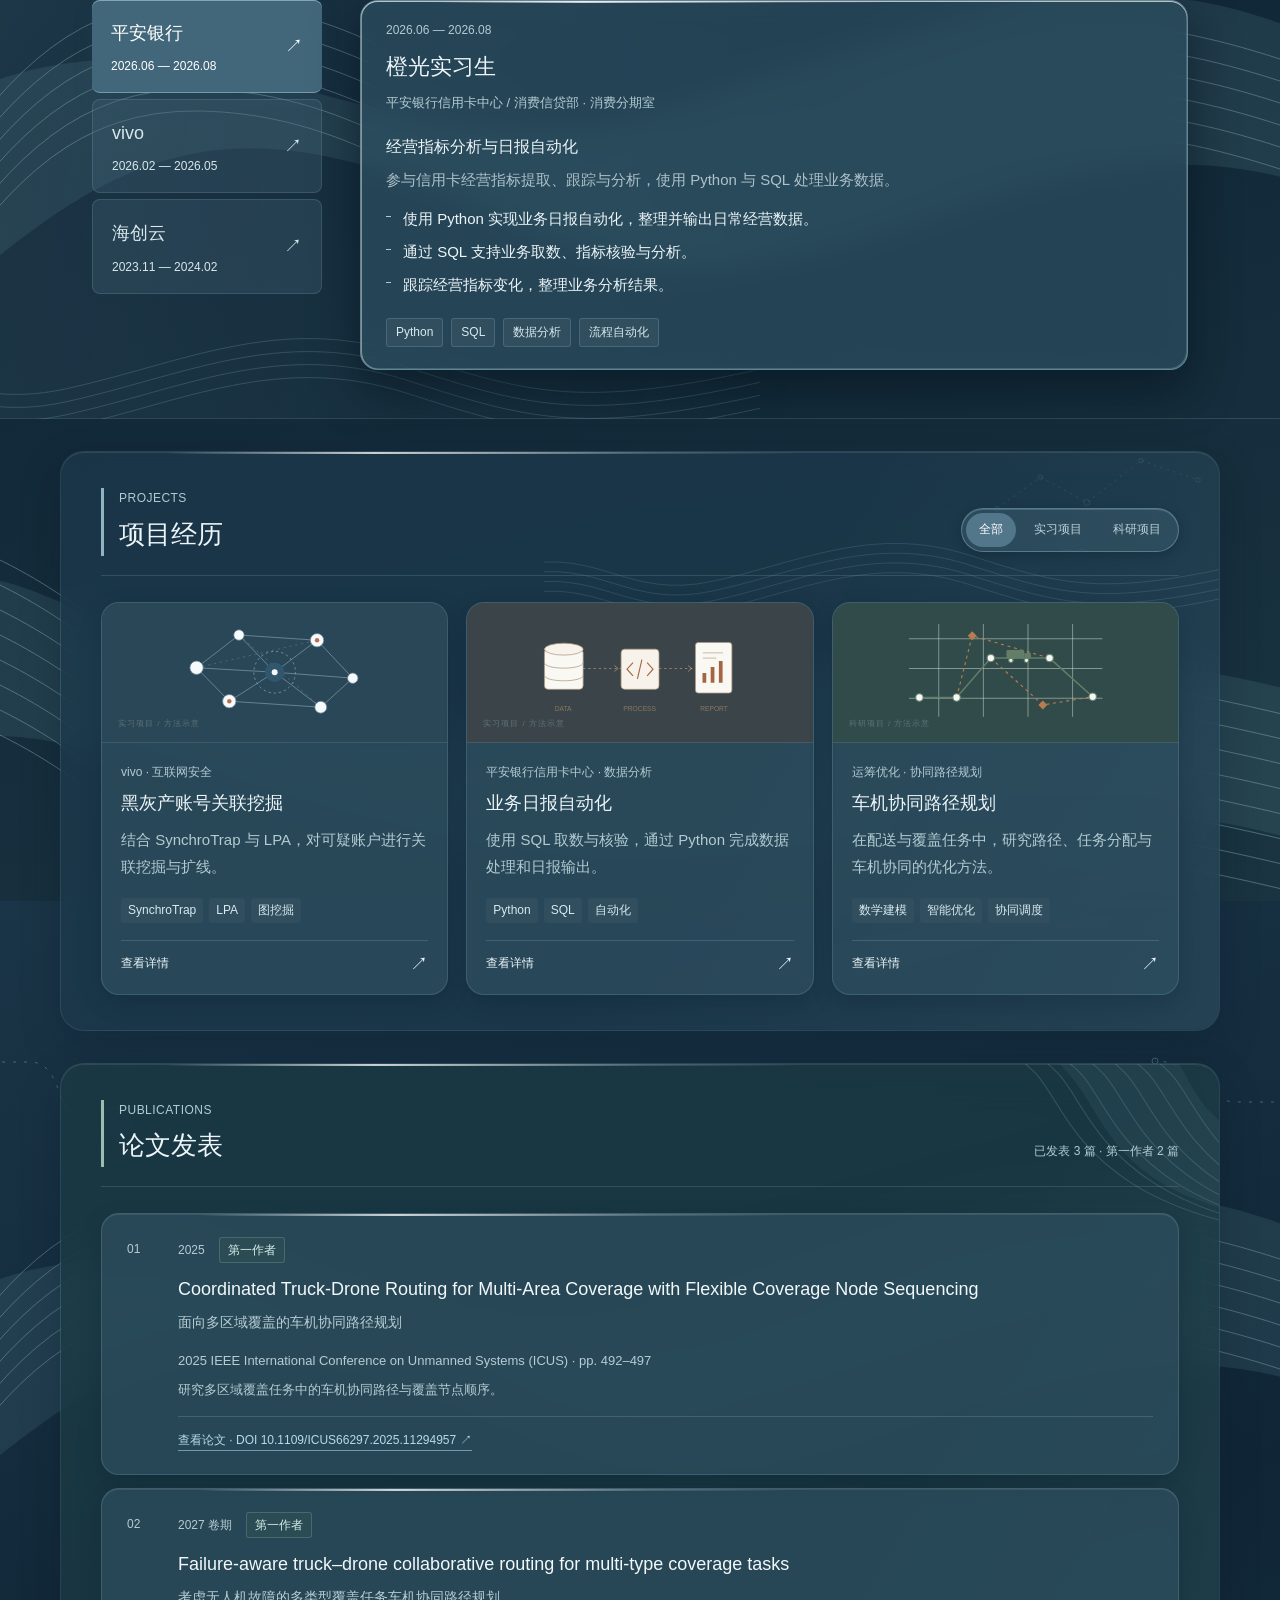
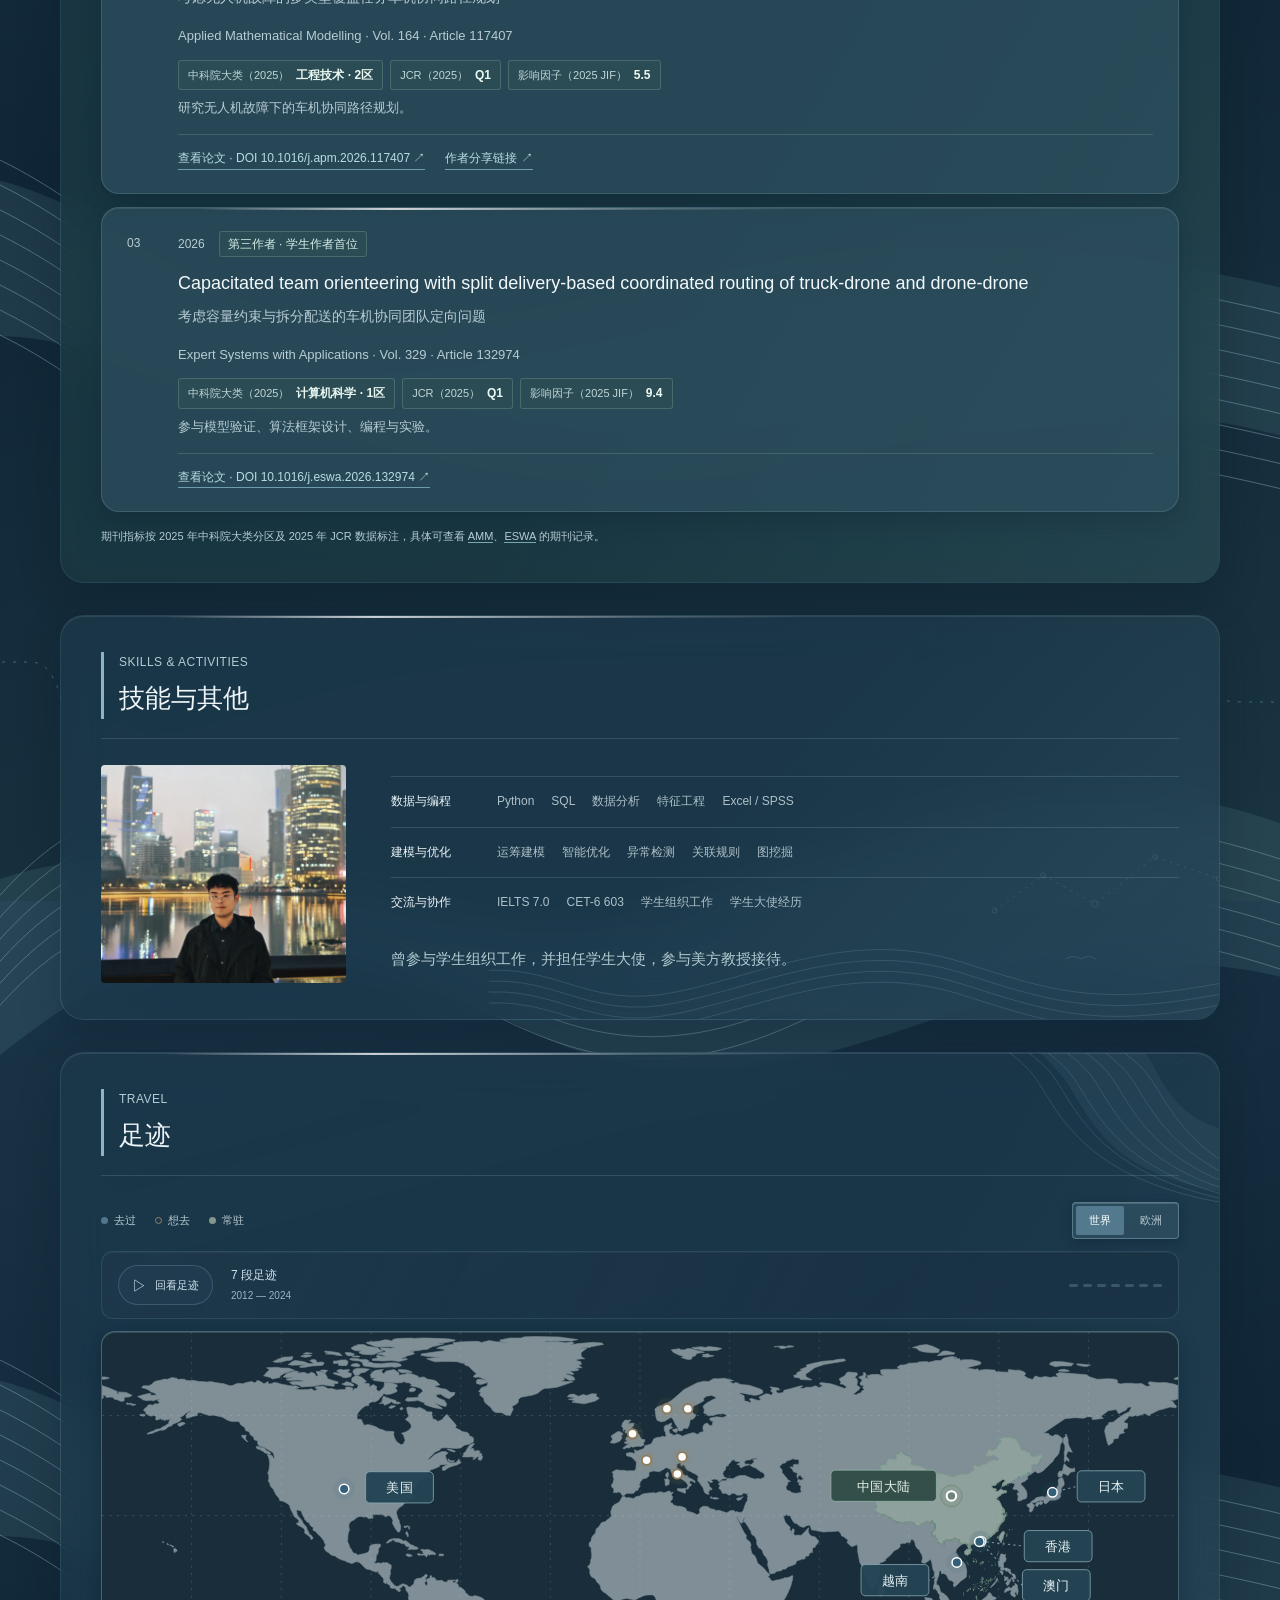
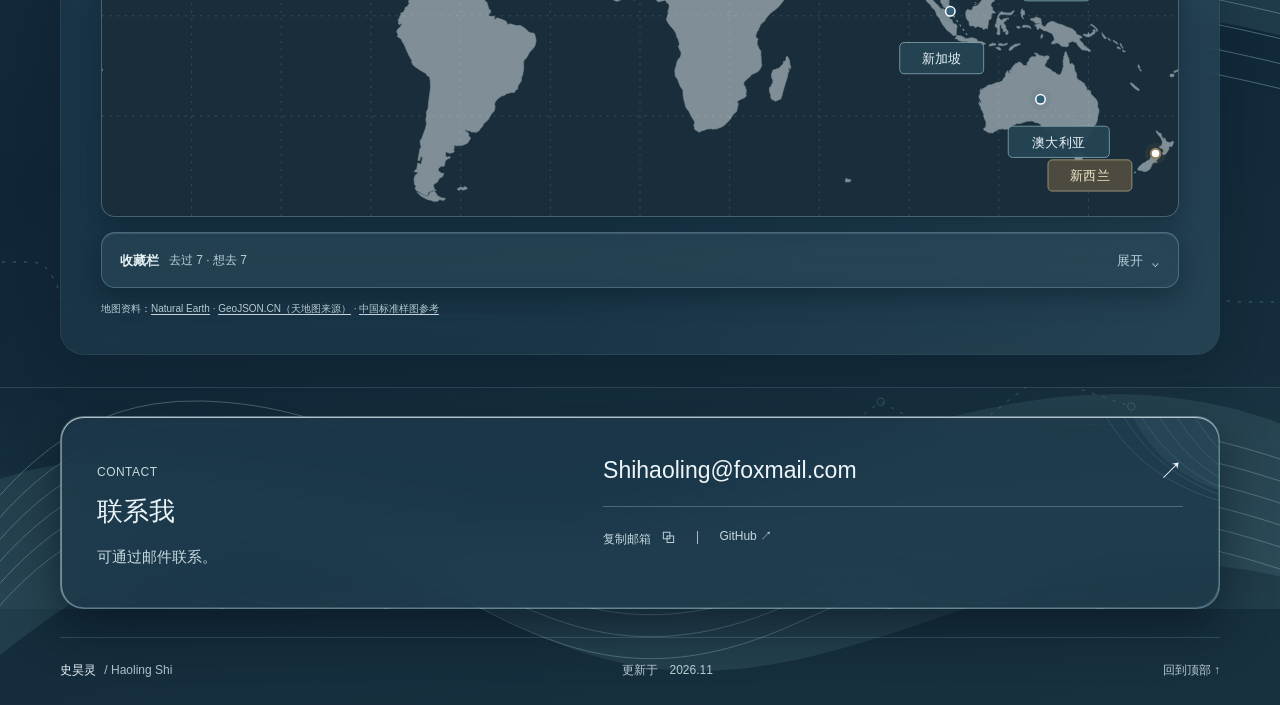
==== commit 60f7c93f: "Move shooting stars into the ambient night sky with finer faster trails" ====
--- a/index.html
+++ b/index.html
@@ -19,7 +19,7 @@
   <link rel="stylesheet" href="./styles/seaside.css?v=20261111-living-2">
   <link rel="stylesheet" href="./styles/backdrops.css?v=20261111-cycle">
   <link rel="stylesheet" href="./styles/theme-switch.css?v=20261111-compact">
-  <script type="module" src="./scripts/app.js?v=20261111-reflections"></script>
+  <script type="module" src="./scripts/app.js?v=20261111-ambient-meteors"></script>
 </head>
 <body>
   <div class="ocean-scene" aria-hidden="true"></div>
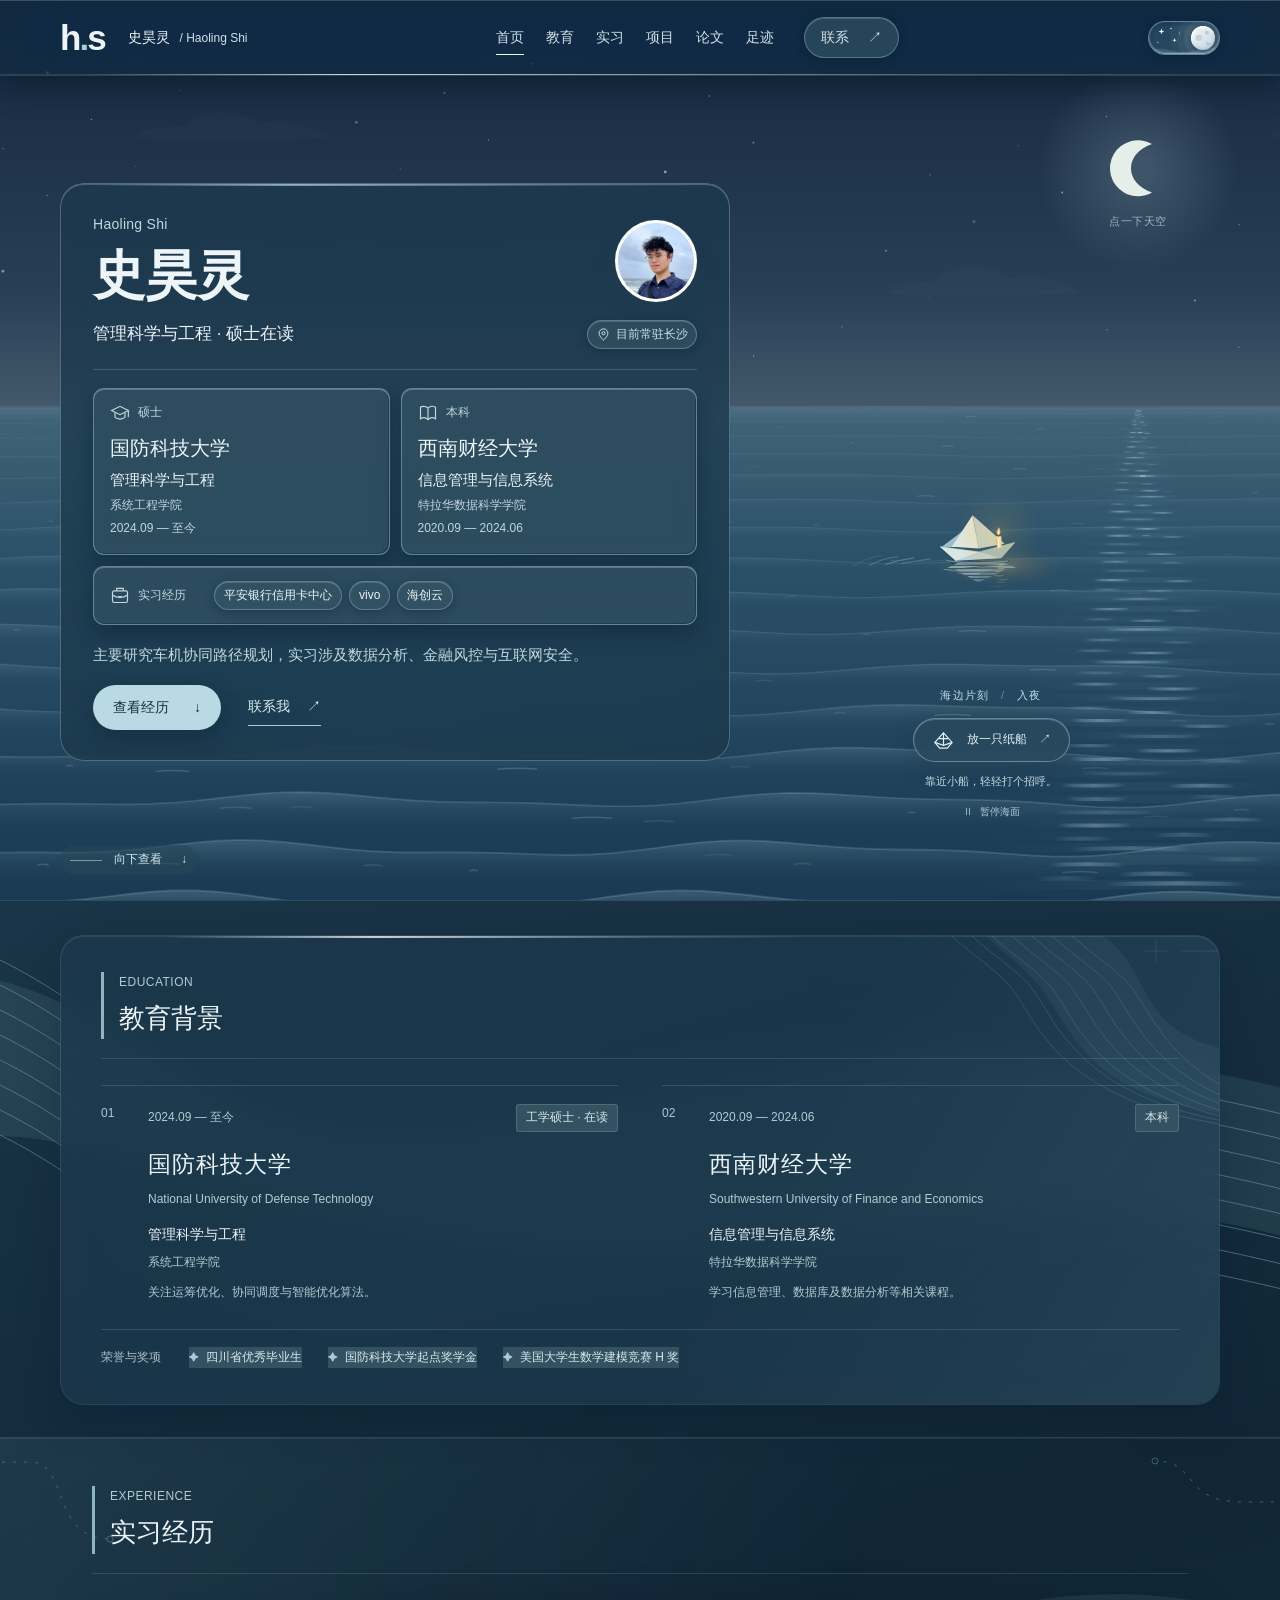
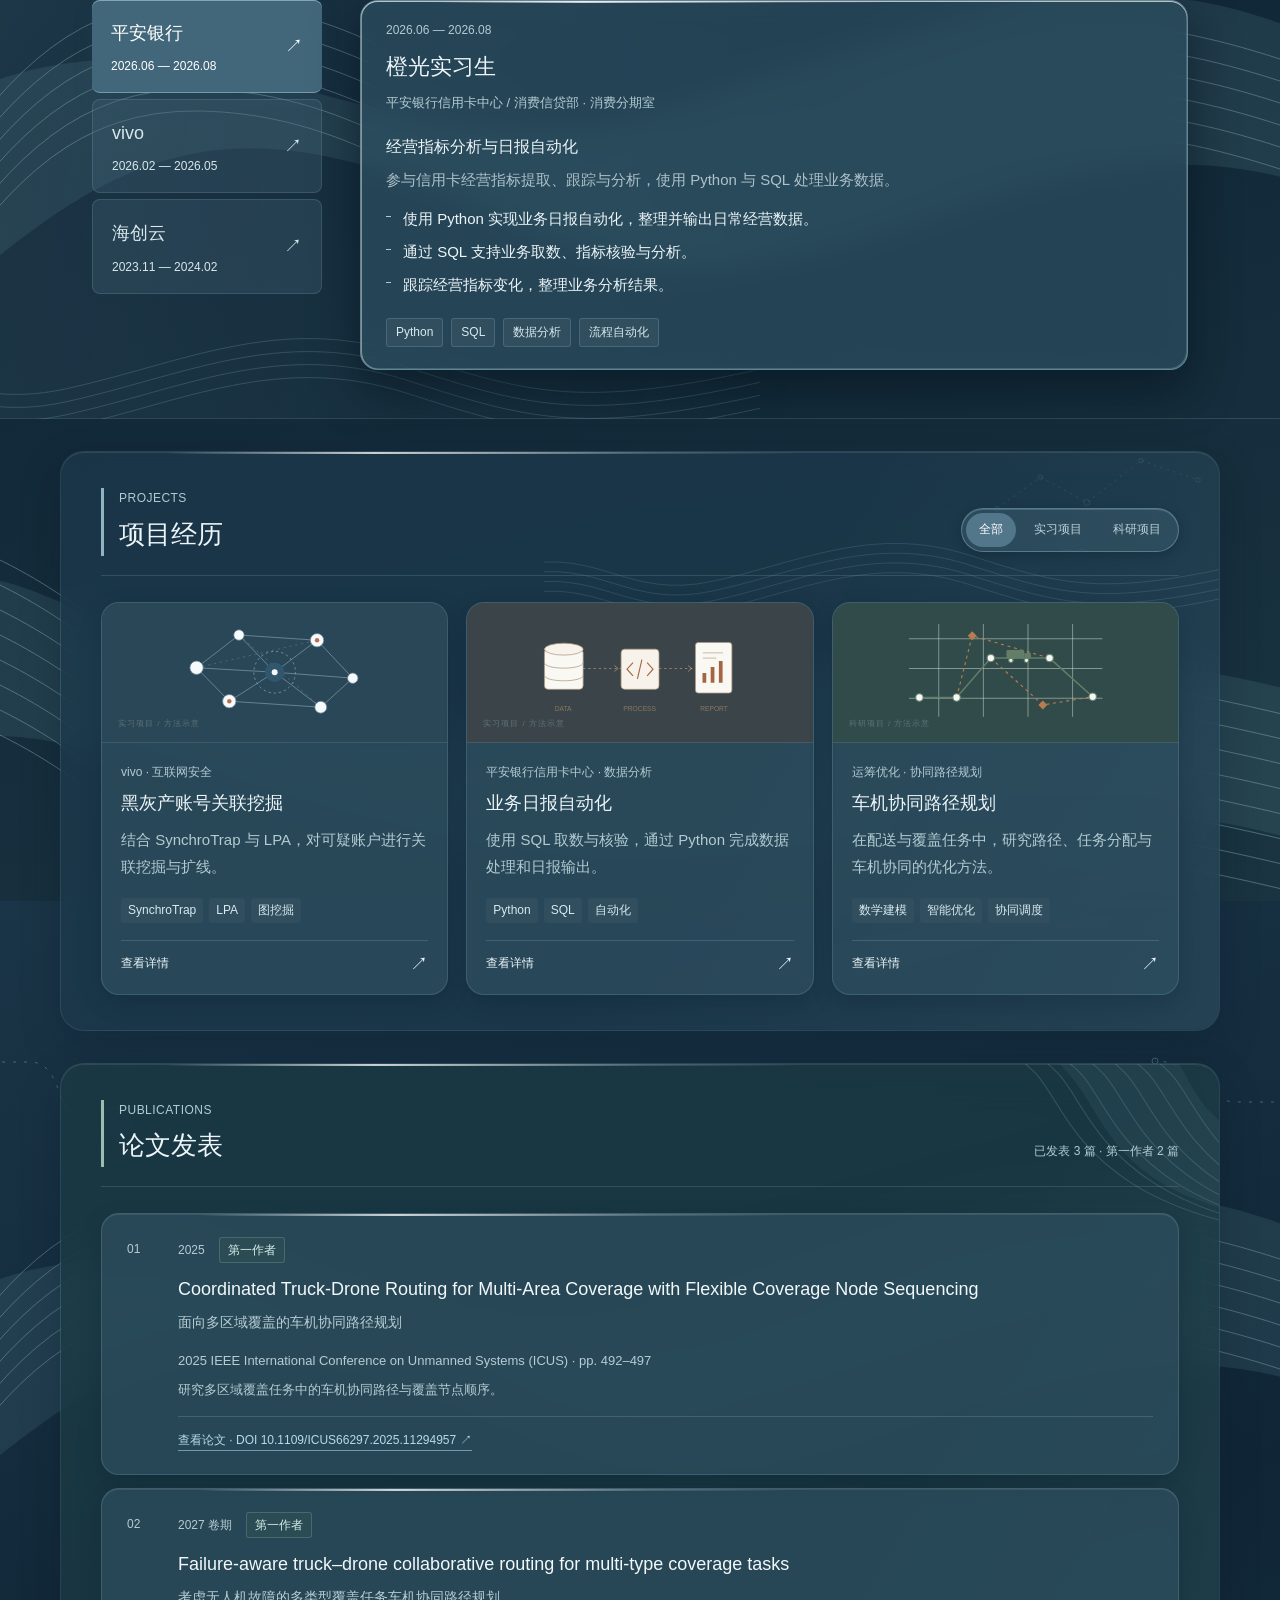
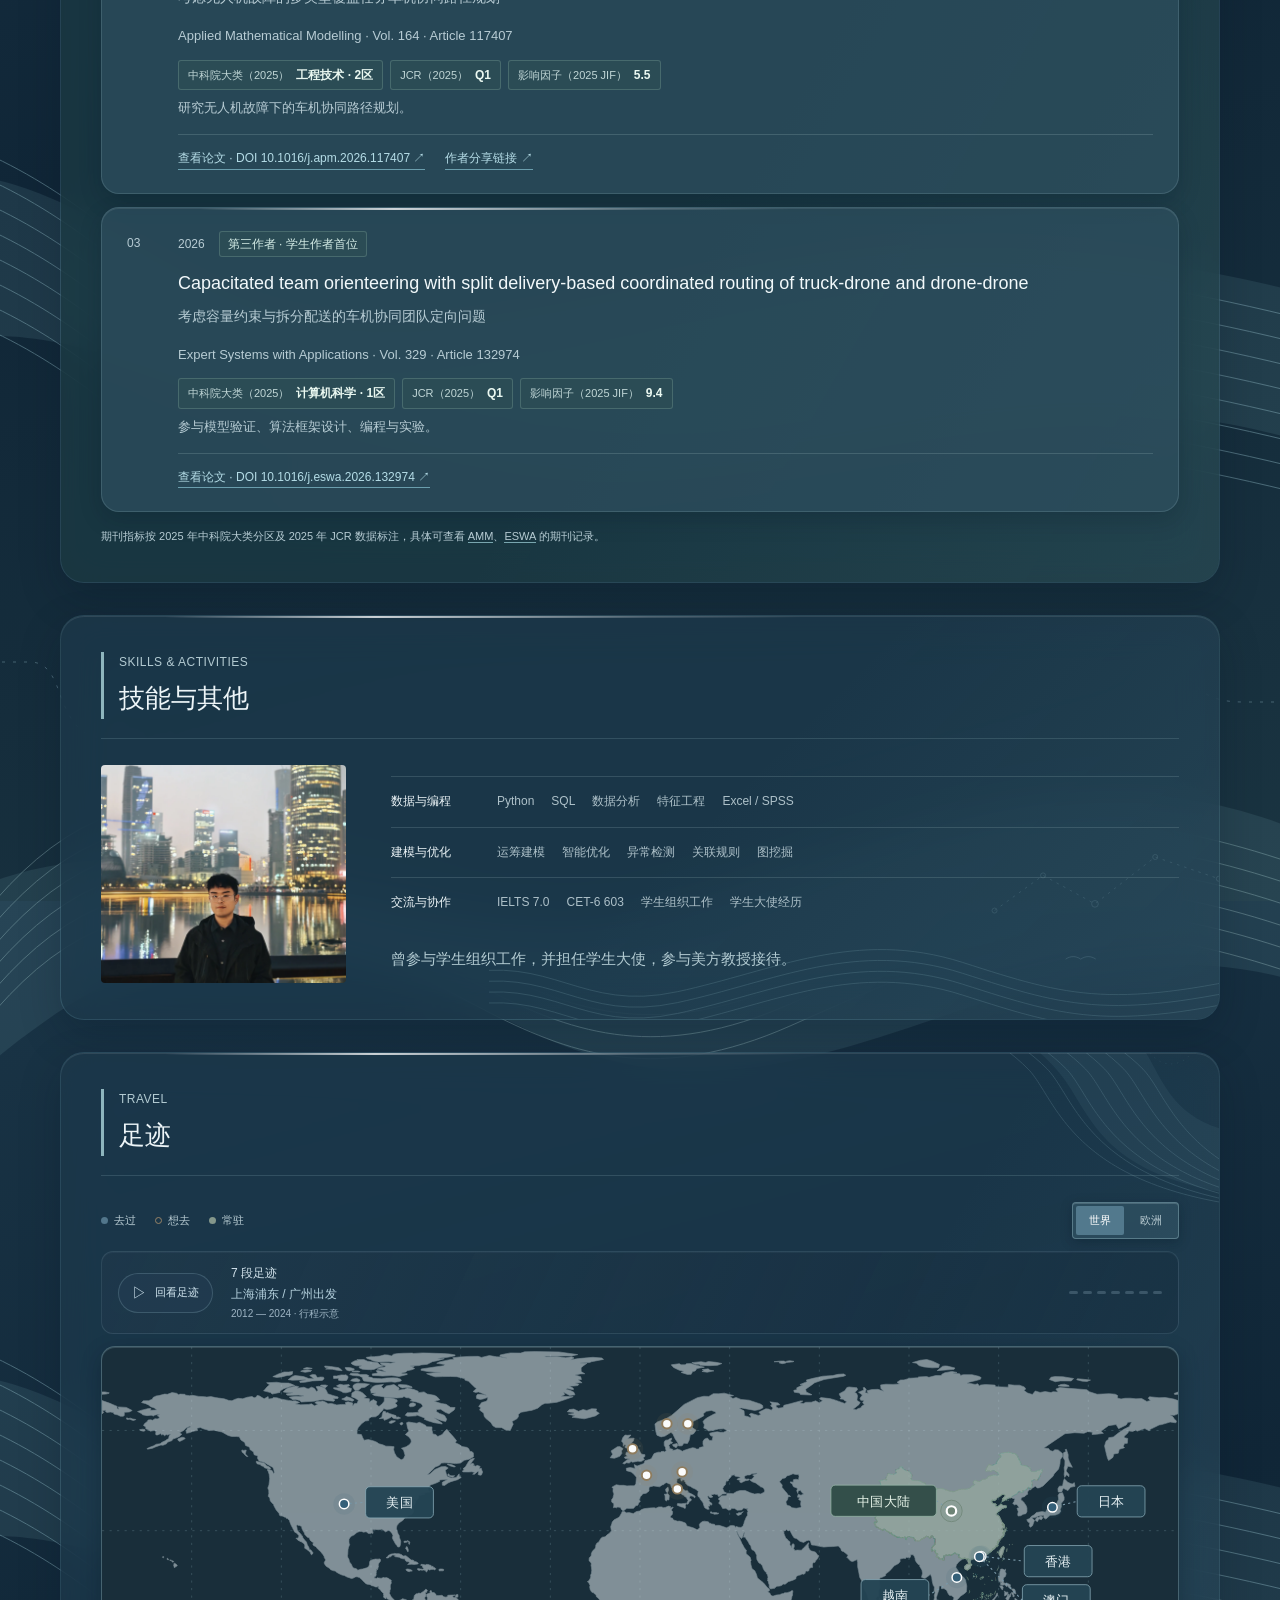
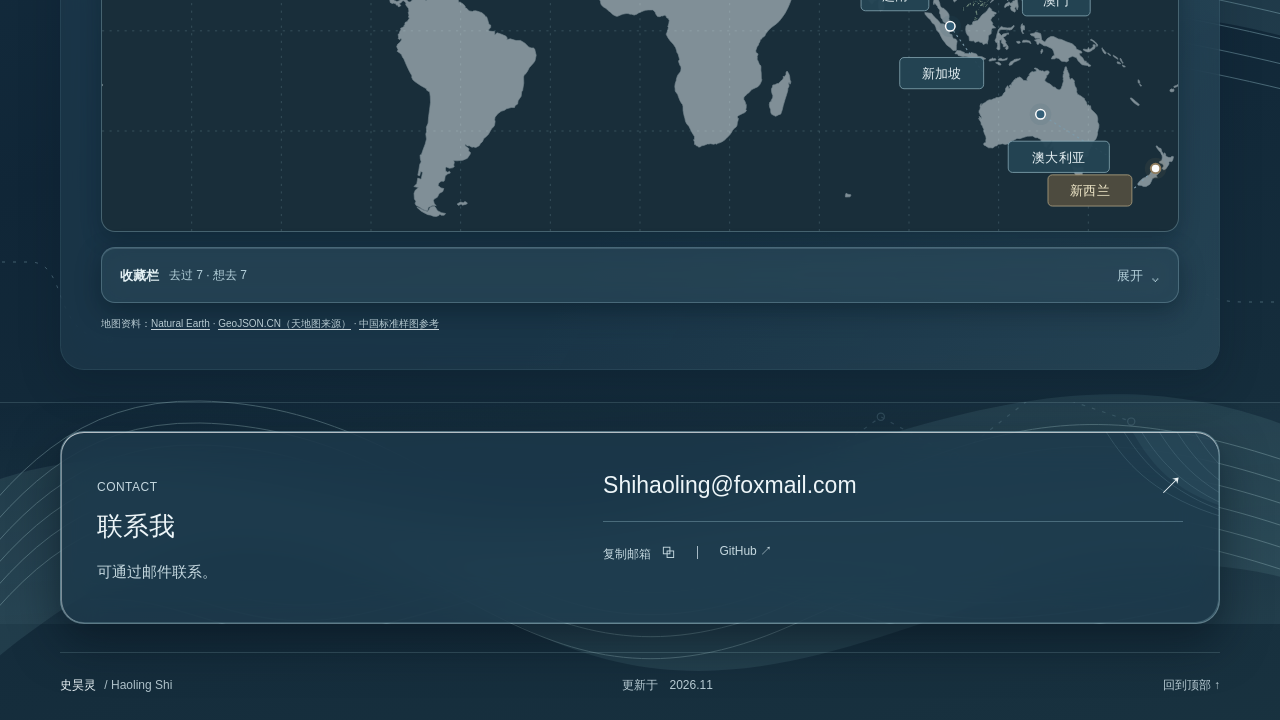
==== commit 500e7303: "Animate travel replay with city flights, fitted map camera and pause controls" ====
--- a/index.html
+++ b/index.html
@@ -11,7 +11,7 @@
   <link rel="icon" type="image/svg+xml" href="./assets/favicon.svg">
   <link rel="stylesheet" href="./styles/main.css">
   <link rel="stylesheet" href="./styles/ocean.css">
-  <link rel="stylesheet" href="./styles/footprints.css?v=20261110">
+  <link rel="stylesheet" href="./styles/footprints.css?v=20261111-flight-replay">
   <link rel="stylesheet" href="./styles/refinements.css">
   <link rel="stylesheet" href="./styles/sections.css">
   <link rel="stylesheet" href="./styles/theme.css?v=20261111-switch">
@@ -19,7 +19,7 @@
   <link rel="stylesheet" href="./styles/seaside.css?v=20261111-living-2">
   <link rel="stylesheet" href="./styles/backdrops.css?v=20261111-cycle">
   <link rel="stylesheet" href="./styles/theme-switch.css?v=20261111-compact">
-  <script type="module" src="./scripts/app.js?v=20261111-ambient-meteors"></script>
+  <script type="module" src="./scripts/app.js?v=20261111-flight-replay"></script>
 </head>
 <body>
   <div class="ocean-scene" aria-hidden="true"></div>
--- a/styles/footprints.css
+++ b/styles/footprints.css
@@ -111,3 +111,49 @@
  .map-mobile-hint{font-size:9px}
 }
 @media(prefers-reduced-motion:reduce){.travel-place,.map-country,.map-host.is-replaying .map-country,.map-replay-button,.map-replay-progress span{transition:none}}
+
+/* Flight replay keeps map, route and plane in one camera coordinate system. */
+.map-world-copy,.map-flight-layer{display:none;pointer-events:none}
+.map-host.is-replaying .map-world-copy,.map-host.is-replaying .map-flight-layer{display:block}
+.map-host.is-replaying .map-canvas{min-width:0}
+.map-host.is-replaying .map-markers{display:none}
+.map-host.is-replaying .map-country{pointer-events:none}
+.map-host.is-replaying .map-scroll{overflow:hidden;background:radial-gradient(ellipse at 50% 65%,#f9fcfd,#e9f1f4);border-radius:14px}
+.map-host.is-replaying .map-grid{stroke-width:.35;opacity:.45}
+.map-flight-guide{stroke:#7f9fac;opacity:.65;stroke-linecap:round}
+.map-flight-trail{stroke:#397c95;stroke-linecap:round;opacity:.9}
+.map-flight-plane-body{fill:#fff;stroke:#32647b;stroke-width:1.5;stroke-linejoin:round;filter:drop-shadow(0 3px 3px #183f5a33)}
+.map-flight-point{fill:#417f96;stroke:#fff;stroke-width:2}
+.map-flight-label-bg{fill:#ffffffec;stroke:#afc8d288;stroke-width:1}
+.map-flight-label{fill:#345a6e;font-family:var(--sans);font-weight:500}
+.map-flight-arrival{stroke:#5b94aa}
+.map-flight-caption{color:#416b80;font-size:12px;line-height:1.5;overflow-wrap:anywhere}
+.map-replay-caption{flex:1}
+.map-replay-date{white-space:normal;line-height:1.5}
+.map-replay-next{flex-shrink:0;min-height:40px;padding:6px 9px;border:1px solid #bccfd780;border-radius:8px;background:transparent;color:#557b8d;font:11px var(--sans);cursor:pointer;white-space:nowrap}
+.map-replay-next:hover{background:#fff8}
+.map-replay-next:focus-visible{outline:2px solid #9a805f;outline-offset:3px}
+.map-replay-next[hidden]{display:none}
+html[data-theme="dark"] .map-host.is-replaying .map-scroll{background:radial-gradient(ellipse at 50% 65%,#213d50,#142b3c)}
+html[data-theme="dark"] .map-flight-guide{stroke:#86aebd}
+html[data-theme="dark"] .map-flight-trail{stroke:#a6d2df}
+html[data-theme="dark"] .map-flight-plane-body{fill:#e4f2f5;stroke:#517f96}
+html[data-theme="dark"] .map-flight-point{fill:#b2d9e5;stroke:#30536a}
+html[data-theme="dark"] .map-flight-label-bg{fill:#203b4fee;stroke:#63899b80}
+html[data-theme="dark"] .map-flight-label{fill:#d5e8f0}
+html[data-theme="dark"] .map-flight-arrival{stroke:#b2d9e5}
+html[data-theme="dark"] .map-flight-caption,html[data-theme="dark"] .map-replay-next{color:#b5d2df}
+html[data-theme="dark"] .map-replay-next:hover{background:#54738533}
+@media(max-width:700px){
+ .map-replay{gap:8px 10px;align-items:center}
+ .map-replay-caption{order:-1;flex-basis:100%}
+ .map-replay-place{font-size:11px}
+ .map-flight-caption{font-size:12px}
+ .map-replay-next{margin-left:auto;min-height:40px}
+ .map-replay-progress{display:none}
+ .map-host.is-replaying .map-mobile-hint{display:block}
+}
+
+.map-world{--map-land-opacity:1;--map-grid-color:#dde7eb;--map-grid-opacity:1}
+.map-host.is-replaying .map-world{--map-grid-opacity:.45}
+html[data-theme="dark"] .map-world{--map-land-opacity:.54;--map-grid-color:#73949d77}
